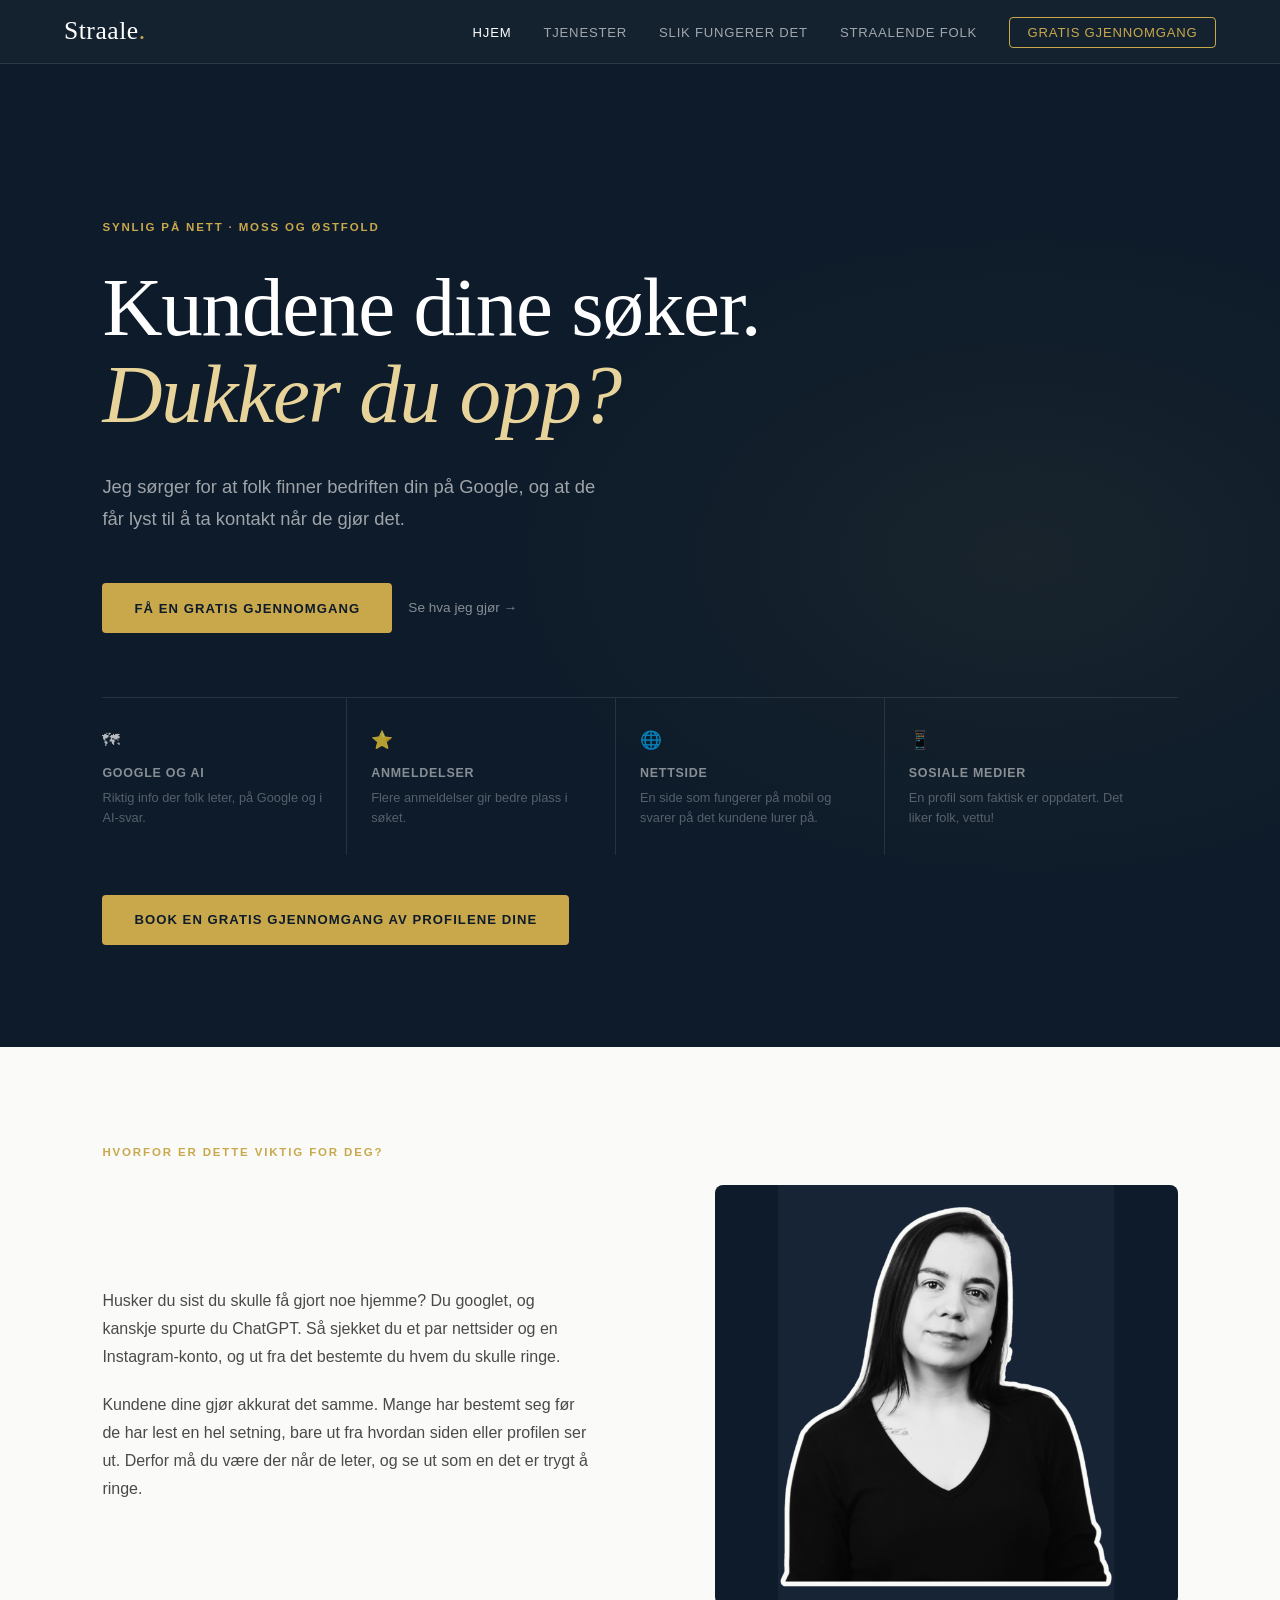
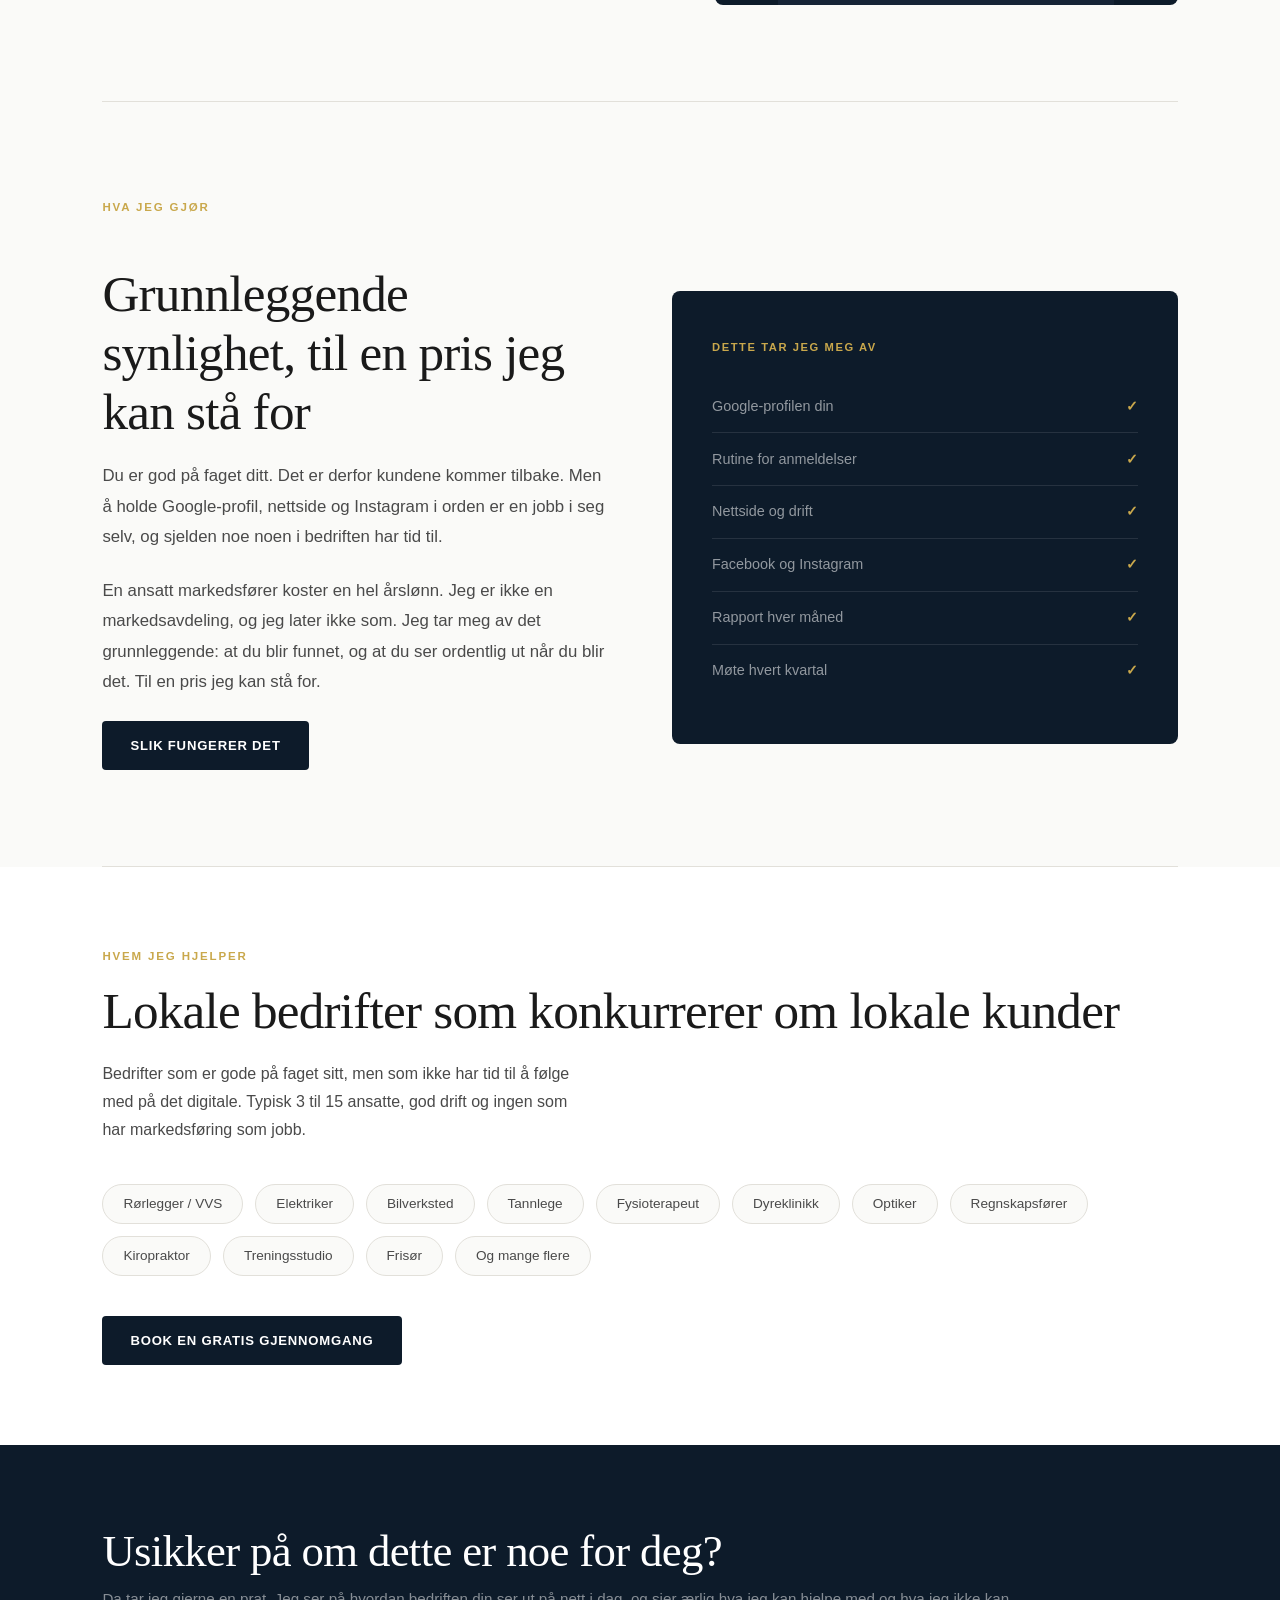
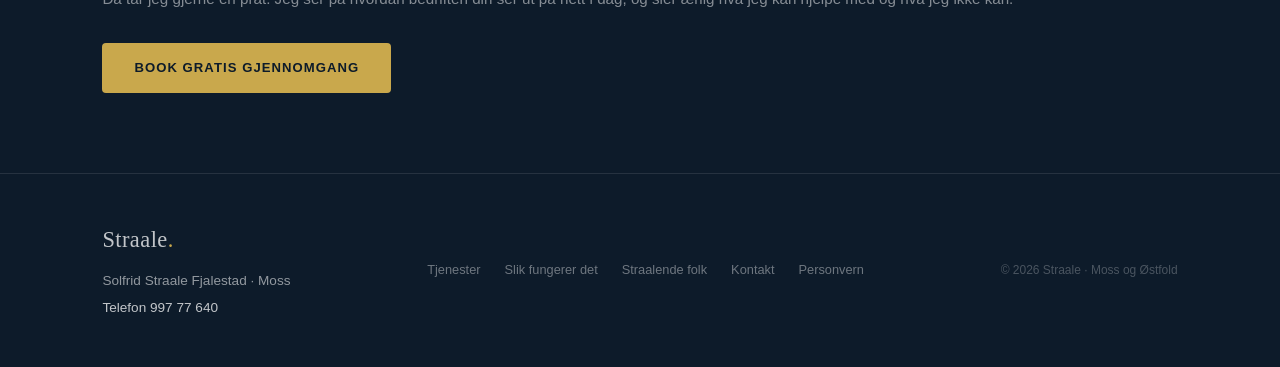
==== index.html @ 72c2cf80 "Ny tekst på hele nettsiden - Jeg-form, ingen tankestreker, klisjeer fjernet - Priser og pakker tatt " ====
<!DOCTYPE html>
<html lang="no">
<head>
  <meta charset="UTF-8" />
  <meta name="viewport" content="width=device-width, initial-scale=1.0" />
  <title>Straale | Google-profil, nettside og sosiale medier for bedrifter i Moss og Østfold</title>
  <meta name="description" content="Jeg hjelper lokale bedrifter i Moss og Østfold med å bli funnet på Google, få flere anmeldelser og se ordentlige ut på nett. Book en gratis gjennomgang." />
  <link rel="preconnect" href="https://fonts.googleapis.com" />
  <link rel="preconnect" href="https://fonts.gstatic.com" crossorigin />
  <link rel="stylesheet" href="css/styles.css" />
</head>
<body class="page-body">

  <nav class="site-nav">
    <a class="nav-logo" href="index.html">Straale<span class="dot">.</span></a>
    <ul class="nav-links" id="navLinks">
      <li><a href="index.html" class="active">Hjem</a></li>
      <li><a href="tjenester.html">Tjenester</a></li>
      <li><a href="slik-fungerer-det.html">Slik fungerer det</a></li>
      <li><a href="straalende-folk.html">Straalende folk</a></li>
      <li><a href="kontakt.html" class="nav-cta">Gratis gjennomgang</a></li>
    </ul>
    <button class="nav-hamburger" id="hamburger" aria-label="Meny">
      <span></span><span></span><span></span>
    </button>
  </nav>

  <!-- HERO -->
  <div class="dark-hero home-hero">
    <div class="hero-inner">
      <p class="hero-eyebrow">Synlig på nett · Moss og Østfold</p>
      <h1 class="hero-title">
        Kundene dine søker.<br><em>Dukker du opp?</em>
      </h1>
      <p class="hero-sub">Jeg sørger for at folk finner bedriften din på Google, og at de får lyst til å ta kontakt når de gjør det.</p>
      <div class="hero-actions">
        <a class="btn-gold" href="kontakt.html">Få en gratis gjennomgang</a>
        <a class="btn-ghost-light" href="tjenester.html">Se hva jeg gjør →</a>
      </div>

      <div class="services-strip">
        <div class="strip-item">
          <div class="strip-icon">🗺</div>
          <h3>Google og AI</h3>
          <p>Riktig info der folk leter, på Google og i AI-svar.</p>
        </div>
        <div class="strip-item">
          <div class="strip-icon">⭐</div>
          <h3>Anmeldelser</h3>
          <p>Flere anmeldelser gir bedre plass i søket.</p>
        </div>
        <div class="strip-item">
          <div class="strip-icon">🌐</div>
          <h3>Nettside</h3>
          <p>En side som fungerer på mobil og svarer på det kundene lurer på.</p>
        </div>
        <div class="strip-item">
          <div class="strip-icon">📱</div>
          <h3>Sosiale medier</h3>
          <p>En profil som faktisk er oppdatert. Det liker folk, vettu!</p>
        </div>
      </div>

      <div class="hero-actions" style="margin-top:2.5rem">
        <a class="btn-gold" href="kontakt.html">Book en gratis gjennomgang av profilene dine</a>
      </div>
    </div>
  </div>

  <!-- WHY -->
  <section class="light-section">
    <div class="light-section-inner">
      <p class="section-label">Hvorfor er dette viktig for deg?</p>
      <div class="why-grid">
        <div class="why-text">
          <p class="section-body">Husker du sist du skulle få gjort noe hjemme? Du googlet, og kanskje spurte du ChatGPT. Så sjekket du et par nettsider og en Instagram-konto, og ut fra det bestemte du hvem du skulle ringe.</p>
          <p class="section-body">Kundene dine gjør akkurat det samme. Mange har bestemt seg før de har lest en hel setning, bare ut fra hvordan siden eller profilen ser ut. Derfor må du være der når de leter, og se ut som en det er trygt å ringe.</p>
        </div>
        <div class="why-image">
          <img src="bilder/profilbilde-sticker.png" alt="Solfrid fra Straale ser opp med et smil" loading="lazy" />
        </div>
      </div>
    </div>
  </section>

  <hr class="divider" />

  <!-- PROMISE -->
  <section class="light-section">
    <div class="light-section-inner">
      <p class="section-label">Hva jeg gjør</p>
      <div class="promise-grid">
        <div class="promise-text">
          <h2 class="section-heading">Grunnleggende synlighet, til en pris jeg kan stå for</h2>
          <p>Du er god på faget ditt. Det er derfor kundene kommer tilbake. Men å holde Google-profil, nettside og Instagram i orden er en jobb i seg selv, og sjelden noe noen i bedriften har tid til.</p>
          <p>En ansatt markedsfører koster en hel årslønn. Jeg er ikke en markedsavdeling, og jeg later ikke som. Jeg tar meg av det grunnleggende: at du blir funnet, og at du ser ordentlig ut når du blir det. Til en pris jeg kan stå for.</p>
          <a class="btn-primary-dark" href="slik-fungerer-det.html">Slik fungerer det</a>
        </div>
        <div class="promise-visual">
          <p class="pv-label">Dette tar jeg meg av</p>
          <div class="pv-row"><span class="pv-item">Google-profilen din</span><span class="pv-check">✓</span></div>
          <div class="pv-row"><span class="pv-item">Rutine for anmeldelser</span><span class="pv-check">✓</span></div>
          <div class="pv-row"><span class="pv-item">Nettside og drift</span><span class="pv-check">✓</span></div>
          <div class="pv-row"><span class="pv-item">Facebook og Instagram</span><span class="pv-check">✓</span></div>
          <div class="pv-row"><span class="pv-item">Rapport hver måned</span><span class="pv-check">✓</span></div>
          <div class="pv-row"><span class="pv-item">Møte hvert kvartal</span><span class="pv-check">✓</span></div>
        </div>
      </div>
    </div>
  </section>

  <hr class="divider" />

  <!-- INDUSTRIES -->
  <div class="industries">
    <div class="industries-inner">
      <p class="section-label">Hvem jeg hjelper</p>
      <h2 class="section-heading">Lokale bedrifter som konkurrerer om lokale kunder</h2>
      <p class="section-body">Bedrifter som er gode på faget sitt, men som ikke har tid til å følge med på det digitale. Typisk 3 til 15 ansatte, god drift og ingen som har markedsføring som jobb.</p>
      <div class="industry-tags">
        <span class="tag">Rørlegger / VVS</span>
        <span class="tag">Elektriker</span>
        <span class="tag">Bilverksted</span>
        <span class="tag">Tannlege</span>
        <span class="tag">Fysioterapeut</span>
        <span class="tag">Dyreklinikk</span>
        <span class="tag">Optiker</span>
        <span class="tag">Regnskapsfører</span>
        <span class="tag">Kiropraktor</span>
        <span class="tag">Treningsstudio</span>
        <span class="tag">Frisør</span>
        <span class="tag">Og mange flere</span>
      </div>

      <div class="hero-actions" style="margin-top:2.5rem">
        <a class="btn-primary-dark" href="kontakt.html">Book en gratis gjennomgang</a>
      </div>
    </div>
  </div>

  <!-- PRISSEKSJON: legges inn igjen når pakkene er bygget om -->

  <!-- CTA -->
  <div class="cta-band">
    <div class="cta-band-inner">
      <div>
        <h2>Usikker på om dette er noe for deg?</h2>
        <p>Da tar jeg gjerne en prat. Jeg ser på hvordan bedriften din ser ut på nett i dag, og sier ærlig hva jeg kan hjelpe med og hva jeg ikke kan.</p>
      </div>
      <a class="btn-gold" href="kontakt.html">Book gratis gjennomgang</a>
    </div>
  </div>

  <footer class="site-footer">
    <div class="footer-inner">
      <div class="footer-contact">
        <a class="footer-logo" href="index.html">Straale<span class="dot">.</span></a>
        <p>Solfrid Straale Fjalestad · Moss</p>
        <p><a href="tel:+4799777640">Telefon 997 77 640</a></p>
        <!-- Straale-e-post legges inn her når den er satt opp -->
      </div>
      <nav class="footer-links">
        <a href="tjenester.html">Tjenester</a>
        <a href="slik-fungerer-det.html">Slik fungerer det</a>
        <a href="straalende-folk.html">Straalende folk</a>
        <a href="kontakt.html">Kontakt</a>
        <a href="personvern.html">Personvern</a>
      </nav>
      <p class="footer-copy">© 2026 Straale · Moss og Østfold</p>
    </div>
  </footer>
  <script src="js/nav.js"></script>
</body>
</html>
---- css/styles.css ----
*, *::before, *::after { box-sizing: border-box; margin: 0; padding: 0; }

@import url('https://fonts.googleapis.com/css2?family=Fraunces:opsz,wght@9..144,340;9..144,400;9..144,500&family=Schibsted+Grotesk:wght@400;500;600;700&display=swap');

/* ══════════════════════════════════════════════════════════════
   TILPASNING FOR NY KUNDE
   Dette er stedet du endrer farger og fonter når du bygger en
   nettside for en ny kunde. Resten av filen trenger du normalt
   ikke røre.
   ══════════════════════════════════════════════════════════════ */
:root {
  /* Merkevarefarger — bytt disse fire for ny kunde */
  --brand-dark: #0d1b2a;      /* Hovedfarge, mørk (hero, nav, footer) */
  --brand-dark-soft: #162436; /* Litt lysere variant av hovedfargen */
  --brand-accent: #c9a84c;    /* Aksentfarge (knapper, ikoner, detaljer) */
  --brand-accent-light: #e8d49a; /* Lysere aksent (uthevet tekst i overskrifter) */

  /* Fonter — bytt disse to for ny kunde (må også byttes i @import over) */
  --font-heading: 'Fraunces', serif;
  --font-body: 'Schibsted Grotesk', sans-serif;

  /* Nøytrale farger — disse fungerer som regel med de fleste paletter,
     men kan justeres om ny kundes merkevare krever det */
  --paper: #fafaf8;
  --white: #ffffff;
  --ink: #1a1a1a;
  --ink-soft: #4a4a4a;
  --ink-muted: #888;
  --rule: #e2e0da;
  --rule-dark: rgba(255,255,255,0.1);
  --green: #1a6b3c;
}
/* ══════════════════════ SLUTT PÅ TILPASNING ══════════════════════ */

html { scroll-behavior: smooth; }

body {
  font-family: var(--font-body);
  background: var(--paper);
  color: var(--ink);
  font-size: 16px;
  line-height: 1.6;
  -webkit-font-smoothing: antialiased;
}

/* ─── NAV ─── */
.site-nav {
  position: fixed;
  top: 0; left: 0; right: 0;
  z-index: 200;
  height: 64px;
  display: flex;
  align-items: center;
  justify-content: space-between;
  padding: 0 clamp(1.5rem, 5vw, 4rem);
  background: color-mix(in srgb, var(--brand-dark) 97%, transparent);
  backdrop-filter: blur(12px);
  border-bottom: 1px solid var(--rule-dark);
}

.nav-logo {
  font-family: var(--font-heading);
  font-size: 1.6rem;
  font-weight: 500;
  color: var(--white);
  text-decoration: none;
  letter-spacing: 0.02em;
}
.nav-logo .dot { color: var(--brand-accent); }

.nav-links {
  display: flex;
  align-items: center;
  gap: 2rem;
  list-style: none;
}

.nav-links a {
  font-family: var(--font-body);
  font-size: 0.82rem;
  font-weight: 500;
  letter-spacing: 0.06em;
  text-transform: uppercase;
  color: rgba(255,255,255,0.6);
  text-decoration: none;
  transition: color 0.15s;
}
.nav-links a:hover,
.nav-links a.active { color: var(--white); }

.nav-cta {
  font-size: 0.82rem;
  font-weight: 600;
  letter-spacing: 0.06em;
  text-transform: uppercase;
  color: var(--brand-accent) !important;
  border: 1px solid var(--brand-accent);
  padding: 0.45rem 1.1rem;
  border-radius: 4px;
  transition: background 0.15s, color 0.15s !important;
}
.nav-cta:hover {
  background: var(--brand-accent) !important;
  color: var(--brand-dark) !important;
}

.nav-hamburger {
  display: none;
  flex-direction: column;
  gap: 5px;
  cursor: pointer;
  background: none;
  border: none;
  padding: 4px;
}
.nav-hamburger span {
  display: block;
  width: 22px;
  height: 1.5px;
  background: rgba(255,255,255,0.7);
  border-radius: 2px;
  transition: opacity 0.15s;
}

@media (max-width: 720px) {
  .nav-links { display: none; }
  .nav-hamburger { display: flex; }
  .nav-links.open {
    display: flex;
    flex-direction: column;
    position: fixed;
    top: 64px; left: 0; right: 0;
    background: var(--brand-dark);
    padding: 2rem;
    gap: 1.5rem;
    border-bottom: 1px solid var(--rule-dark);
  }
}

/* ─── PAGE SHELL ─── */
.page-body { padding-top: 64px; }

/* ─── DARK HERO BASE ─── */
.dark-hero {
  background: var(--brand-dark);
  color: var(--white);
  padding: clamp(5rem, 12vw, 10rem) clamp(1.5rem, 8vw, 8rem) clamp(4rem, 8vw, 7rem);
  position: relative;
  overflow: hidden;
}

.dark-hero::before {
  content: '';
  position: absolute;
  inset: 0;
  background: radial-gradient(ellipse 60% 50% at 80% 50%, color-mix(in srgb, var(--brand-accent) 6%, transparent) 0%, transparent 70%);
  pointer-events: none;
}

.hero-inner { max-width: 1100px; margin: 0 auto; position: relative; }

.hero-eyebrow {
  font-family: var(--font-body);
  font-size: 0.72rem;
  font-weight: 600;
  letter-spacing: 0.16em;
  text-transform: uppercase;
  color: var(--brand-accent);
  margin-bottom: 1.75rem;
}

.hero-title {
  font-family: var(--font-heading);
  font-weight: 340;
  font-size: clamp(2.7rem, 6.5vw, 5.5rem);
  line-height: 1.05;
  letter-spacing: -0.015em;
  color: var(--white);
  margin-bottom: 2rem;
}

.hero-title em {
  font-style: italic;
  color: var(--brand-accent-light);
}

.hero-sub {
  font-family: var(--font-body);
  font-size: clamp(1rem, 1.5vw, 1.15rem);
  color: rgba(255,255,255,0.6);
  max-width: 50ch;
  line-height: 1.75;
  margin-bottom: 3rem;
}

.hero-actions { display: flex; gap: 1rem; flex-wrap: wrap; align-items: center; }

.btn-gold {
  background: var(--brand-accent);
  color: var(--brand-dark);
  font-family: var(--font-body);
  font-size: 0.82rem;
  font-weight: 600;
  letter-spacing: 0.08em;
  text-transform: uppercase;
  padding: 0.9rem 2rem;
  border-radius: 4px;
  text-decoration: none;
  transition: opacity 0.15s, transform 0.12s;
  display: inline-block;
  border: none;
}
.btn-gold:hover { opacity: 0.88; transform: translateY(-1px); }

.btn-ghost-light {
  font-family: var(--font-body);
  color: rgba(255,255,255,0.5);
  font-size: 0.85rem;
  text-decoration: none;
  transition: color 0.15s;
}
.btn-ghost-light:hover { color: var(--white); }

/* ─── LIGHT SECTIONS ─── */
.light-section {
  padding: 6rem clamp(1.5rem, 8vw, 8rem);
}
.light-section-inner { max-width: 1100px; margin: 0 auto; }

.section-label {
  font-family: var(--font-body);
  font-size: 0.72rem;
  font-weight: 600;
  letter-spacing: 0.16em;
  text-transform: uppercase;
  color: var(--brand-accent);
  margin-bottom: 1rem;
}

.section-heading {
  font-family: var(--font-heading);
  font-weight: 340;
  font-size: clamp(2rem, 4vw, 3.3rem);
  line-height: 1.15;
  letter-spacing: -0.015em;
  color: var(--ink);
  margin-bottom: 1.25rem;
}

.section-body {
  font-family: var(--font-body);
  font-size: 1rem;
  color: var(--ink-soft);
  max-width: 55ch;
  line-height: 1.75;
}
.section-body + .section-body { margin-top: 1.25rem; }

.why-grid {
  display: grid;
  grid-template-columns: 1.1fr 0.9fr;
  gap: 3rem;
  align-items: center;
  margin-top: 1.5rem;
}
@media (max-width: 700px) { .why-grid { grid-template-columns: 1fr; gap: 1.75rem; } }

.why-image {
  background: var(--brand-dark);
  border-radius: 8px;
  overflow: hidden;
  display: flex;
  justify-content: center;
}
.why-image img {
  width: 100%;
  height: 100%;
  max-height: 420px;
  object-fit: contain;
  display: block;
}
@media (max-width: 700px) { .why-image img { max-height: 320px; } }

hr.divider {
  border: none;
  border-top: 1px solid var(--rule);
  margin: 0 clamp(1.5rem, 8vw, 8rem);
}

/* ─── CARDS ─── */
.card {
  background: var(--white);
  border: 1px solid var(--rule);
  border-radius: 8px;
  padding: 2rem;
  transition: box-shadow 0.2s, transform 0.2s;
}
.card:hover {
  box-shadow: 0 8px 32px rgba(13,27,42,0.08);
  transform: translateY(-2px);
}

/* ─── GRID UTILITIES ─── */
.grid-2 { display: grid; grid-template-columns: 1fr 1fr; gap: 1.5rem; }
.grid-3 { display: grid; grid-template-columns: repeat(3,1fr); gap: 1.5rem; }

@media (max-width: 860px) { .grid-3 { grid-template-columns: 1fr 1fr; } }
@media (max-width: 600px) {
  .grid-2, .grid-3 { grid-template-columns: 1fr; }
}

/* ─── BUTTONS ─── */
.btn-primary-dark {
  background: var(--brand-dark);
  color: var(--white);
  font-family: var(--font-body);
  font-size: 0.82rem;
  font-weight: 600;
  letter-spacing: 0.06em;
  text-transform: uppercase;
  padding: 0.875rem 1.75rem;
  border-radius: 4px;
  text-decoration: none;
  display: inline-block;
  transition: background 0.15s, transform 0.12s;
}
.btn-primary-dark:hover { background: var(--brand-dark-soft); transform: translateY(-1px); }

.btn-outline-dark {
  border: 1px solid var(--ink);
  color: var(--ink);
  font-family: var(--font-body);
  font-size: 0.82rem;
  font-weight: 600;
  letter-spacing: 0.06em;
  text-transform: uppercase;
  padding: 0.875rem 1.75rem;
  border-radius: 4px;
  text-decoration: none;
  display: inline-block;
  transition: background 0.15s;
}
.btn-outline-dark:hover { background: rgba(13,27,42,0.05); }

/* ─── CTA BAND ─── */
.cta-band {
  background: var(--brand-dark);
  padding: 5rem clamp(1.5rem, 8vw, 8rem);
}
.cta-band-inner {
  max-width: 1100px;
  margin: 0 auto;
  display: flex;
  align-items: center;
  justify-content: space-between;
  gap: 2rem;
  flex-wrap: wrap;
}
.cta-band h2 {
  font-family: var(--font-heading);
  font-weight: 340;
  font-size: clamp(1.8rem, 3.5vw, 2.8rem);
  color: var(--white);
  letter-spacing: -0.015em;
  line-height: 1.2;
  margin-bottom: 0.5rem;
}
.cta-band p { font-family: var(--font-body); color: rgba(255,255,255,0.5); font-size: 0.95rem; }

/* ─── FOOTER ─── */
.site-footer {
  background: var(--brand-dark);
  border-top: 1px solid var(--rule-dark);
  padding: 3rem clamp(1.5rem, 8vw, 8rem);
}
.footer-inner {
  max-width: 1100px;
  margin: 0 auto;
  display: flex;
  align-items: center;
  justify-content: space-between;
  flex-wrap: wrap;
  gap: 1.5rem;
}
.footer-logo {
  font-family: var(--font-heading);
  font-size: 1.4rem;
  font-weight: 500;
  color: var(--white);
  text-decoration: none;
  letter-spacing: 0.02em;
}
.footer-logo .dot { color: var(--brand-accent); }
.footer-links { display: flex; gap: 1.5rem; flex-wrap: wrap; }
.footer-links a {
  font-family: var(--font-body);
  font-size: 0.8rem;
  color: rgba(255,255,255,0.4);
  text-decoration: none;
  transition: color 0.15s;
}
.footer-links a:hover { color: rgba(255,255,255,0.8); }
.footer-copy { font-family: var(--font-body); font-size: 0.75rem; color: rgba(255,255,255,0.25); }

/* ─── FORM ─── */
.form-group { display: flex; flex-direction: column; gap: 0.4rem; margin-bottom: 1rem; }
.form-group label { font-family: var(--font-body); font-size: 0.78rem; font-weight: 600; letter-spacing: 0.06em; text-transform: uppercase; color: var(--ink-muted); }
.form-group input,
.form-group select,
.form-group textarea {
  background: var(--white);
  border: 1px solid var(--rule);
  border-radius: 4px;
  padding: 0.8rem 1rem;
  font-size: 0.9rem;
  color: var(--ink);
  font-family: var(--font-body);
  outline: none;
  transition: border-color 0.15s, box-shadow 0.15s;
}
.form-group input:focus,
.form-group select:focus,
.form-group textarea:focus {
  border-color: var(--brand-accent);
  box-shadow: 0 0 0 3px color-mix(in srgb, var(--brand-accent) 12%, transparent);
}
.form-group textarea { resize: vertical; min-height: 110px; }
.form-row { display: grid; grid-template-columns: 1fr 1fr; gap: 1rem; }
@media (max-width: 500px) { .form-row { grid-template-columns: 1fr; } }

.btn-submit {
  background: var(--brand-accent);
  color: var(--brand-dark);
  border: none;
  border-radius: 4px;
  padding: 1rem 2rem;
  font-family: var(--font-body);
  font-size: 0.82rem;
  font-weight: 600;
  letter-spacing: 0.08em;
  text-transform: uppercase;
  cursor: pointer;
  transition: opacity 0.15s, transform 0.12s;
  width: 100%;
}
.btn-submit:hover { opacity: 0.88; transform: translateY(-1px); }

/* ─── STAT ROW ─── */
.stat-row {
  display: flex;
  gap: 3rem;
  flex-wrap: wrap;
  padding-top: 3rem;
  margin-top: 3rem;
  border-top: 1px solid var(--rule-dark);
}
.stat-num {
  font-family: var(--font-heading);
  font-size: 3rem;
  font-weight: 340;
  color: var(--white);
  line-height: 1;
  letter-spacing: -0.02em;
}
.stat-label { font-family: var(--font-body); font-size: 0.78rem; color: rgba(255,255,255,0.4); margin-top: 0.3rem; letter-spacing: 0.04em; }

/* ─── CHECK LIST ─── */
.check-list { list-style: none; display: flex; flex-direction: column; gap: 0.75rem; }
.check-list li { font-family: var(--font-body); display: flex; gap: 0.75rem; font-size: 0.9rem; color: var(--ink-soft); align-items: flex-start; }
.check-list li::before { content: '✓'; color: var(--green); font-weight: 700; flex-shrink: 0; margin-top: 1px; }

/* ═══ SIDE-SPESIFIKKE STILER ═══ */

/* Hjem: services strip */
.services-strip {
  display: grid;
  grid-template-columns: repeat(4, 1fr);
  border-top: 1px solid var(--rule-dark);
  margin-top: 4rem;
}
@media (max-width: 760px) { .services-strip { grid-template-columns: 1fr 1fr; } }
@media (max-width: 440px) { .services-strip { grid-template-columns: 1fr; } }

.strip-item {
  padding: 1.75rem 0;
  border-right: 1px solid var(--rule-dark);
  padding-right: 1.5rem;
  margin-right: 1.5rem;
}
.strip-item:last-child { border-right: none; }
.strip-item .strip-icon { font-size: 1.1rem; margin-bottom: 0.6rem; opacity: 0.7; }
.strip-item h3 { font-family: var(--font-body); font-size: 0.78rem; font-weight: 600; letter-spacing: 0.06em; text-transform: uppercase; color: rgba(255,255,255,0.5); margin-bottom: 0.3rem; }
.strip-item p { font-family: var(--font-body); font-size: 0.8rem; color: rgba(255,255,255,0.3); line-height: 1.5; }

.home-hero { min-height: 92vh; display: flex; flex-direction: column; justify-content: flex-end; }

.promise-grid {
  display: grid;
  grid-template-columns: 1fr 1fr;
  gap: 4rem;
  align-items: center;
  margin-top: 3rem;
}
@media (max-width: 700px) { .promise-grid { grid-template-columns: 1fr; gap: 2rem; } }

.promise-text p { font-family: var(--font-body); font-size: 1.05rem; color: var(--ink-soft); line-height: 1.8; margin-bottom: 1.5rem; }

.promise-visual {
  background: var(--brand-dark);
  border-radius: 8px;
  padding: 3rem 2.5rem;
  color: var(--white);
}
.promise-visual .pv-label {
  font-family: var(--font-body);
  font-size: 0.7rem;
  font-weight: 600;
  letter-spacing: 0.14em;
  text-transform: uppercase;
  color: var(--brand-accent);
  margin-bottom: 1.5rem;
}
.pv-row {
  display: flex;
  justify-content: space-between;
  align-items: baseline;
  padding: 0.9rem 0;
  border-bottom: 1px solid var(--rule-dark);
  font-family: var(--font-body);
  font-size: 0.9rem;
}
.pv-row:last-child { border-bottom: none; }
.pv-row .pv-item { color: rgba(255,255,255,0.55); }
.pv-row .pv-check { color: var(--brand-accent); font-weight: 600; }

.industries { background: var(--white); padding: 5rem clamp(1.5rem, 8vw, 8rem); }
.industries-inner { max-width: 1100px; margin: 0 auto; }
.industry-tags { display: flex; flex-wrap: wrap; gap: 0.75rem; margin-top: 2.5rem; }
.tag {
  font-family: var(--font-body);
  border: 1px solid var(--rule);
  border-radius: 100px;
  padding: 0.5rem 1.25rem;
  font-size: 0.85rem;
  color: var(--ink-soft);
  background: var(--paper);
  transition: border-color 0.15s, color 0.15s;
}
.tag:hover { border-color: var(--brand-accent); color: var(--ink); }

.price-preview { display: grid; grid-template-columns: 1fr 1fr; gap: 1.5rem; margin-top: 3rem; }
@media (max-width: 600px) { .price-preview { grid-template-columns: 1fr; } }

.price-card-sm { border: 1px solid var(--rule); border-radius: 8px; padding: 2rem; background: var(--white); }
.price-card-sm.gold-border { border-color: var(--brand-accent); }

.pc-label { font-family: var(--font-body); font-size: 0.7rem; font-weight: 600; letter-spacing: 0.12em; text-transform: uppercase; color: var(--ink-muted); margin-bottom: 0.75rem; }
.pc-amount {
  font-family: var(--font-heading);
  font-size: 2.8rem;
  font-weight: 340;
  color: var(--ink);
  letter-spacing: -0.02em;
  line-height: 1;
  margin-bottom: 0.3rem;
}
.pc-amount sub { font-size: 1rem; font-family: var(--font-body); font-weight: 400; color: var(--ink-muted); }
.pc-desc { font-family: var(--font-body); font-size: 0.82rem; color: var(--ink-muted); margin-bottom: 1.25rem; padding-bottom: 1.25rem; border-bottom: 1px solid var(--rule); }
.pc-link { font-family: var(--font-body); font-size: 0.82rem; font-weight: 600; color: var(--brand-dark); text-decoration: none; letter-spacing: 0.04em; }
.pc-link:hover { text-decoration: underline; }

.price-etablering {
  border: 1px solid var(--rule);
  border-radius: 8px;
  padding: 1.75rem 2rem;
  background: var(--white);
  margin-top: 3rem;
  display: flex;
  align-items: baseline;
  gap: 1.5rem;
  flex-wrap: wrap;
}
.price-etablering .pc-amount { font-size: 1.8rem; }
@media (max-width: 600px) { .price-etablering { flex-direction: column; align-items: flex-start; gap: 0.5rem; } }

.package-grid { display: grid; grid-template-columns: 1fr 1fr; gap: 1.5rem; margin-top: 1.5rem; }
@media (max-width: 600px) { .package-grid { grid-template-columns: 1fr; } }

.package-card { border: 1px solid var(--rule); border-radius: 8px; padding: 2rem; background: var(--white); }
.package-card.gold-border { border-color: var(--brand-accent); }
.package-pitch { font-family: var(--font-body); font-size: 0.95rem; color: var(--ink); font-weight: 500; margin: 1rem 0 1rem; }
.package-leveranse { font-family: var(--font-body); font-size: 0.85rem; color: var(--ink-soft); line-height: 1.7; margin-bottom: 1.5rem; padding-bottom: 1.5rem; border-bottom: 1px solid var(--rule); }

/* Tjenester */
.page-hero { padding: clamp(5rem, 10vw, 8rem) clamp(1.5rem, 8vw, 8rem) 4rem; background: var(--brand-dark); }
.page-hero-inner { max-width: 1100px; margin: 0 auto; }

.service-block {
  display: grid;
  grid-template-columns: 1fr 1.6fr;
  gap: 4rem;
  align-items: start;
  padding: 5rem 0;
  border-bottom: 1px solid var(--rule);
}
.service-block:last-child { border-bottom: none; }
@media (max-width: 700px) { .service-block { grid-template-columns: 1fr; gap: 2rem; padding: 3rem 0; } }

.sb-icon { font-size: 2rem; margin-bottom: 1rem; }
.sb-tag { font-family: var(--font-body); font-size: 0.7rem; font-weight: 600; letter-spacing: 0.12em; text-transform: uppercase; color: var(--brand-accent); margin-bottom: 0.75rem; }
.sb-title {
  font-family: var(--font-heading);
  font-weight: 340;
  font-size: 2rem;
  letter-spacing: -0.015em;
  line-height: 1.15;
  color: var(--ink);
  margin-bottom: 0.75rem;
}
.sb-why { font-family: var(--font-body); font-size: 0.82rem; color: var(--ink-muted); font-style: italic; line-height: 1.5; }

.sb-content p { font-family: var(--font-body); font-size: 0.95rem; color: var(--ink-soft); line-height: 1.75; margin-bottom: 1.5rem; }
.sb-content h4 { font-family: var(--font-body); font-size: 0.78rem; font-weight: 600; letter-spacing: 0.08em; text-transform: uppercase; color: var(--ink-muted); margin-bottom: 0.75rem; }

.pricing-full { background: var(--brand-dark); border-radius: 8px; padding: 3rem; margin-top: 2rem; }
.pf-title { font-family: var(--font-body); font-size: 0.7rem; font-weight: 600; letter-spacing: 0.14em; text-transform: uppercase; color: var(--brand-accent); margin-bottom: 2rem; }
.pf-row { display: flex; justify-content: space-between; align-items: flex-start; padding: 1rem 0; border-bottom: 1px solid var(--rule-dark); gap: 1rem; }
.pf-row:last-child { border-bottom: none; padding-bottom: 0; }
.pf-name { font-family: var(--font-body); font-size: 0.9rem; color: rgba(255,255,255,0.75); flex: 1; }
.pf-included { font-family: var(--font-body); font-size: 0.85rem; color: var(--brand-accent); font-weight: 600; white-space: nowrap; }

.addon-box { border: 1px solid var(--rule); border-radius: 8px; padding: 2rem; background: var(--white); margin-top: 3rem; }
.addon-box h3 { font-family: var(--font-heading); font-size: 1.5rem; font-weight: 340; margin-bottom: 0.5rem; letter-spacing: -0.01em; }
.addon-box .addon-price { font-family: var(--font-body); font-size: 1.1rem; font-weight: 600; color: var(--ink); margin-bottom: 0.5rem; }
.addon-box p { font-family: var(--font-body); font-size: 0.875rem; color: var(--ink-soft); line-height: 1.65; }

/* Slik fungerer det */
.timeline { position: relative; margin-top: 4rem; padding-left: 2.5rem; border-left: 1px solid var(--rule); }
.tl-item { position: relative; padding-bottom: 3.5rem; }
.tl-item:last-child { padding-bottom: 0; }
.tl-dot { position: absolute; left: -2.5rem; top: 0; width: 10px; height: 10px; border-radius: 50%; background: var(--brand-accent); transform: translateX(-4.5px); margin-top: 6px; }
.tl-meta { font-family: var(--font-body); font-size: 0.72rem; font-weight: 600; letter-spacing: 0.12em; text-transform: uppercase; color: var(--brand-accent); margin-bottom: 0.5rem; }
.tl-title { font-family: var(--font-heading); font-size: 1.6rem; font-weight: 340; letter-spacing: -0.015em; color: var(--ink); margin-bottom: 0.75rem; }
.tl-body { font-family: var(--font-body); font-size: 0.9rem; color: var(--ink-soft); line-height: 1.75; max-width: 55ch; }

.two-col { display: grid; grid-template-columns: 1fr 1fr; gap: 5rem; align-items: start; }
@media (max-width: 720px) { .two-col { grid-template-columns: 1fr; gap: 2.5rem; } }

.rhythm-grid { display: grid; grid-template-columns: repeat(2, 1fr); gap: 1.25rem; margin-top: 3rem; }
@media (max-width: 560px) { .rhythm-grid { grid-template-columns: 1fr; } }

.rhythm-card { background: var(--white); border: 1px solid var(--rule); border-radius: 8px; padding: 1.75rem; }
.rc-freq { font-family: var(--font-body); font-size: 0.68rem; font-weight: 700; letter-spacing: 0.14em; text-transform: uppercase; color: var(--brand-accent); margin-bottom: 0.5rem; }
.rc-title { font-family: var(--font-body); font-size: 0.95rem; font-weight: 600; color: var(--ink); margin-bottom: 0.5rem; }
.rc-body { font-family: var(--font-body); font-size: 0.82rem; color: var(--ink-soft); line-height: 1.6; }

.faq-list { margin-top: 3rem; }
.faq-item { border-bottom: 1px solid var(--rule); padding: 1.5rem 0; }
.faq-q {
  font-family: var(--font-body);
  font-size: 0.95rem;
  font-weight: 600;
  color: var(--ink);
  cursor: pointer;
  display: flex;
  justify-content: space-between;
  align-items: center;
  gap: 1rem;
  user-select: none;
}
.faq-q .faq-icon { color: var(--brand-accent); font-size: 1.2rem; flex-shrink: 0; transition: transform 0.2s; }
.faq-item.open .faq-icon { transform: rotate(45deg); }
.faq-a {
  font-family: var(--font-body);
  font-size: 0.88rem;
  color: var(--ink-soft);
  line-height: 1.75;
  max-height: 0;
  overflow: hidden;
  transition: max-height 0.3s ease, padding 0.2s;
}
.faq-item.open .faq-a { max-height: 300px; padding-top: 1rem; }

/* Om oss */
.about-intro { display: grid; grid-template-columns: 1.1fr 1fr; gap: 5rem; align-items: start; margin-top: 3rem; }
@media (max-width: 720px) { .about-intro { grid-template-columns: 1fr; gap: 2.5rem; } }

.about-text p { font-family: var(--font-body); font-size: 1.05rem; color: var(--ink-soft); line-height: 1.85; margin-bottom: 1.5rem; }
.about-text p strong { color: var(--ink); font-weight: 600; }

.profile-card {
  background: var(--brand-dark);
  border-radius: 8px;
  padding: 2.5rem;
  position: sticky;
  top: 88px;
  color: var(--white);
}
.profile-avatar {
  width: 72px;
  height: 72px;
  border-radius: 50%;
  background: linear-gradient(135deg, var(--brand-dark-soft) 0%, var(--brand-dark) 100%);
  border: 2px solid color-mix(in srgb, var(--brand-accent) 40%, transparent);
  display: flex;
  align-items: center;
  justify-content: center;
  font-family: var(--font-heading);
  font-size: 1.8rem;
  color: var(--brand-accent-light);
  margin-bottom: 1.25rem;
  font-weight: 400;
}
.profile-name {
  font-family: var(--font-heading);
  font-size: 1.5rem;
  font-weight: 340;
  color: var(--white);
  letter-spacing: -0.01em;
  margin-bottom: 0.25rem;
}
.profile-role {
  font-family: var(--font-body);
  font-size: 0.75rem;
  font-weight: 600;
  letter-spacing: 0.1em;
  text-transform: uppercase;
  color: var(--brand-accent);
  margin-bottom: 1.5rem;
}
.profile-bio {
  font-family: var(--font-body);
  font-size: 0.875rem;
  color: rgba(255,255,255,0.55);
  line-height: 1.7;
  margin-bottom: 1.75rem;
  padding-bottom: 1.75rem;
  border-bottom: 1px solid var(--rule-dark);
}
.profile-tags { display: flex; flex-wrap: wrap; gap: 0.5rem; }
.profile-tag {
  font-family: var(--font-body);
  font-size: 0.72rem;
  font-weight: 600;
  letter-spacing: 0.06em;
  border: 1px solid color-mix(in srgb, var(--brand-accent) 30%, transparent);
  color: color-mix(in srgb, var(--brand-accent) 80%, white);
  padding: 0.3rem 0.75rem;
  border-radius: 100px;
}

.values-grid { display: grid; grid-template-columns: repeat(3, 1fr); gap: 1.5rem; margin-top: 3rem; }
@media (max-width: 760px) { .values-grid { grid-template-columns: 1fr 1fr; } }
@media (max-width: 500px) { .values-grid { grid-template-columns: 1fr; } }

.value-card { border: 1px solid var(--rule); border-radius: 8px; padding: 1.75rem; background: var(--white); }
.value-num { font-family: var(--font-heading); font-size: 2.5rem; font-weight: 340; color: var(--rule); line-height: 1; margin-bottom: 0.75rem; }
.value-title { font-family: var(--font-body); font-size: 0.9rem; font-weight: 600; color: var(--ink); margin-bottom: 0.5rem; }
.value-body { font-family: var(--font-body); font-size: 0.82rem; color: var(--ink-soft); line-height: 1.65; }

/* Kontakt */
.contact-layout { display: grid; grid-template-columns: 1fr 1.3fr; gap: 6rem; align-items: start; margin-top: 4rem; }
@media (max-width: 760px) { .contact-layout { grid-template-columns: 1fr; gap: 3rem; } }

.contact-left p { font-family: var(--font-body); font-size: 0.95rem; color: var(--ink-soft); line-height: 1.8; margin-bottom: 1.25rem; }

.what-happens { background: var(--white); border: 1px solid var(--rule); border-radius: 8px; padding: 2rem; margin-top: 2.5rem; }
.wh-title { font-family: var(--font-body); font-size: 0.7rem; font-weight: 700; letter-spacing: 0.14em; text-transform: uppercase; color: var(--brand-accent); margin-bottom: 1.25rem; }
.wh-step { display: flex; gap: 1rem; padding: 0.75rem 0; border-bottom: 1px solid var(--rule); align-items: flex-start; }
.wh-step:last-child { border-bottom: none; padding-bottom: 0; }
.wh-step-num { font-family: var(--font-heading); font-size: 1.2rem; color: var(--rule); min-width: 1.5rem; line-height: 1.2; margin-top: 1px; }
.wh-step-text { font-family: var(--font-body); font-size: 0.85rem; color: var(--ink-soft); line-height: 1.6; }
.wh-step-text strong { color: var(--ink); font-weight: 600; }

.form-card { background: var(--white); border: 1px solid var(--rule); border-radius: 8px; padding: 2.5rem; }
.form-card-title { font-family: var(--font-heading); font-size: 1.6rem; font-weight: 340; letter-spacing: -0.01em; color: var(--ink); margin-bottom: 0.35rem; }
.form-card-sub { font-family: var(--font-body); font-size: 0.85rem; color: var(--ink-muted); margin-bottom: 2rem; padding-bottom: 2rem; border-bottom: 1px solid var(--rule); }

.success-state { display: none; text-align: center; padding: 2rem 0; }
.success-icon { font-size: 3rem; margin-bottom: 1rem; }
.success-title { font-family: var(--font-heading); font-size: 1.8rem; font-weight: 340; color: var(--ink); margin-bottom: 0.5rem; }
.success-body { font-family: var(--font-body); font-size: 0.9rem; color: var(--ink-soft); line-height: 1.7; }

@media (prefers-reduced-motion: reduce) {
  *, *::before, *::after { transition: none !important; animation: none !important; }
}

/* ─── KONTAKTINFO I FOOTER ─── */
.footer-contact { display: flex; flex-direction: column; gap: 0.35rem; }
.footer-contact p { font-family: var(--font-body); font-size: 0.85rem; color: rgba(255,255,255,0.55); }
.footer-contact a { color: rgba(255,255,255,0.75); text-decoration: none; }
.footer-contact a:hover { color: var(--brand-accent-light); }
.footer-contact .footer-logo { margin-bottom: 0.4rem; }

/* ─── PROFILBILDE ─── */
.profile-photo {
  display: block;
  width: 100%;
  height: auto;
  border-radius: 6px;
  margin-bottom: 1.5rem;
}

/* ─── DIREKTE KONTAKT PÅ KONTAKTSIDEN ─── */
.contact-direct { margin: 2rem 0; }
.contact-direct a {
  font-family: var(--font-heading);
  font-size: 1.4rem;
  color: var(--ink);
  text-decoration: none;
}
.contact-direct a:hover { color: var(--brand-accent); }
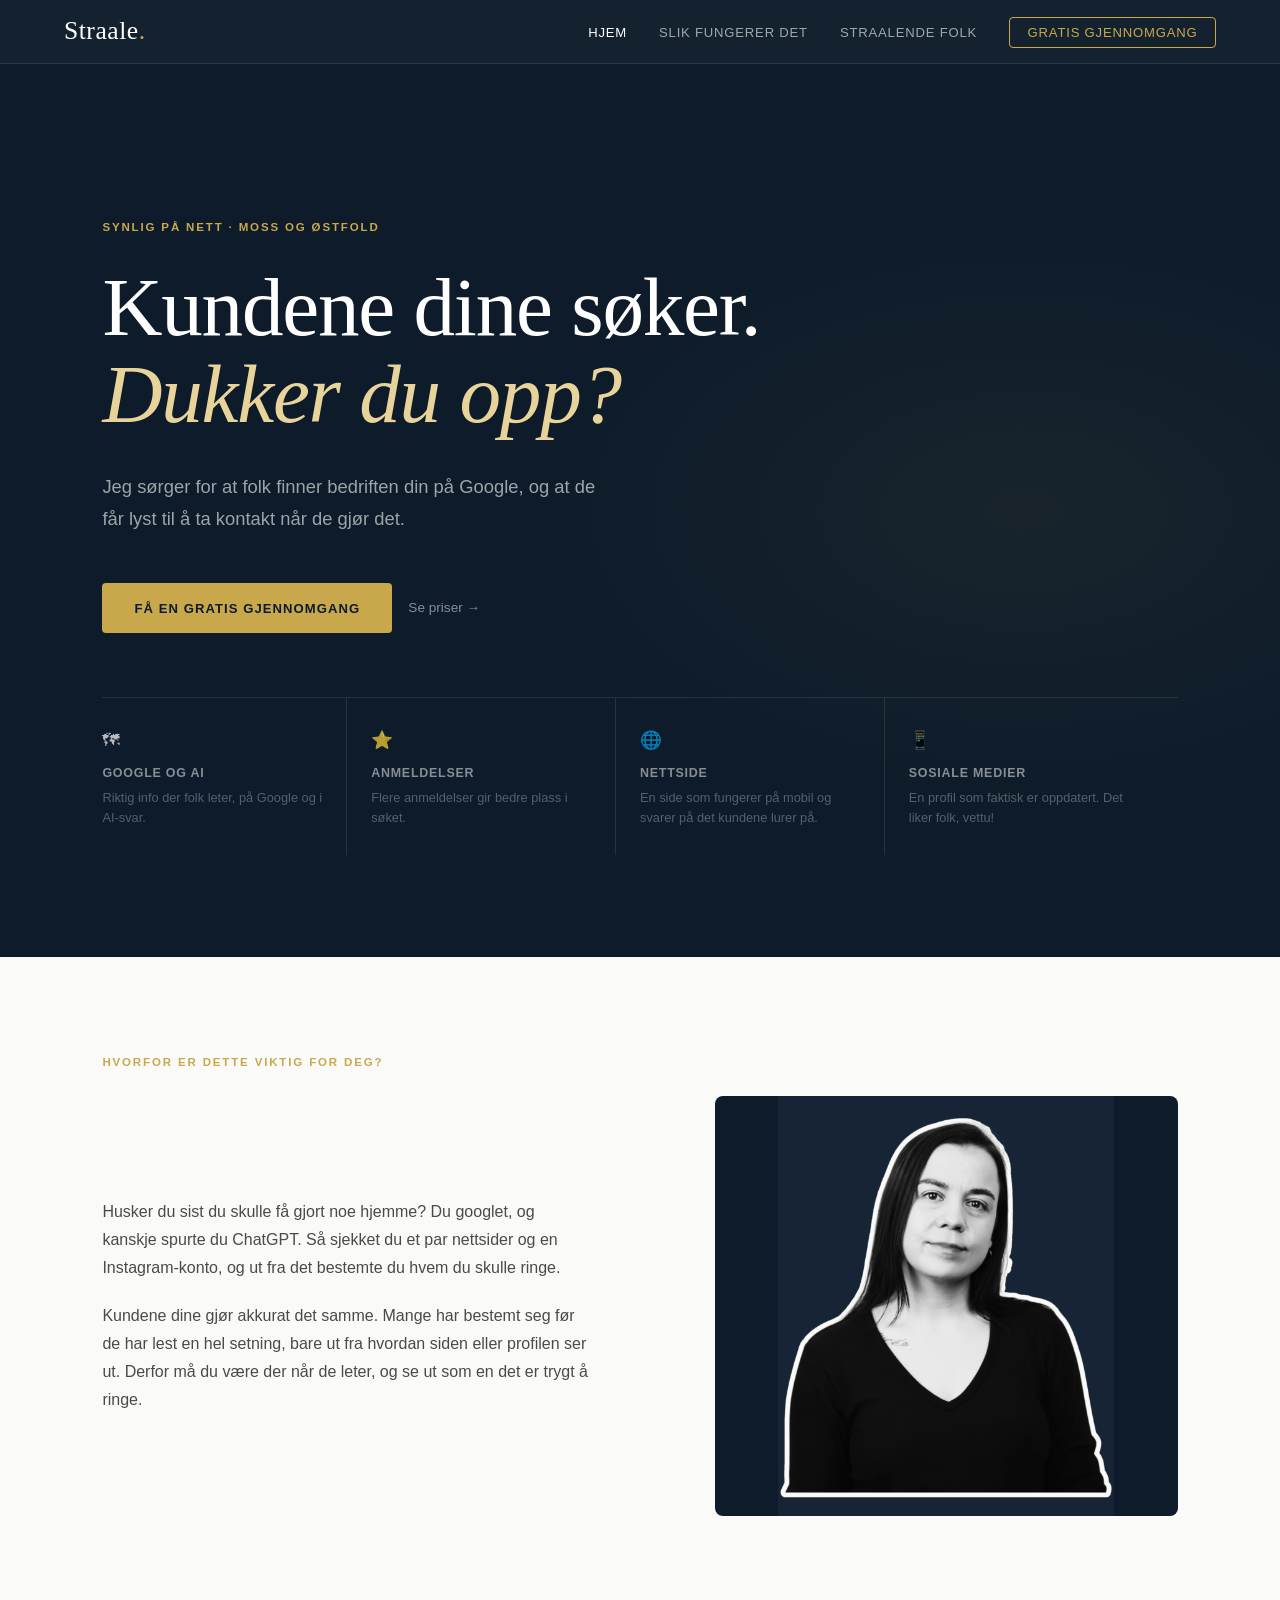
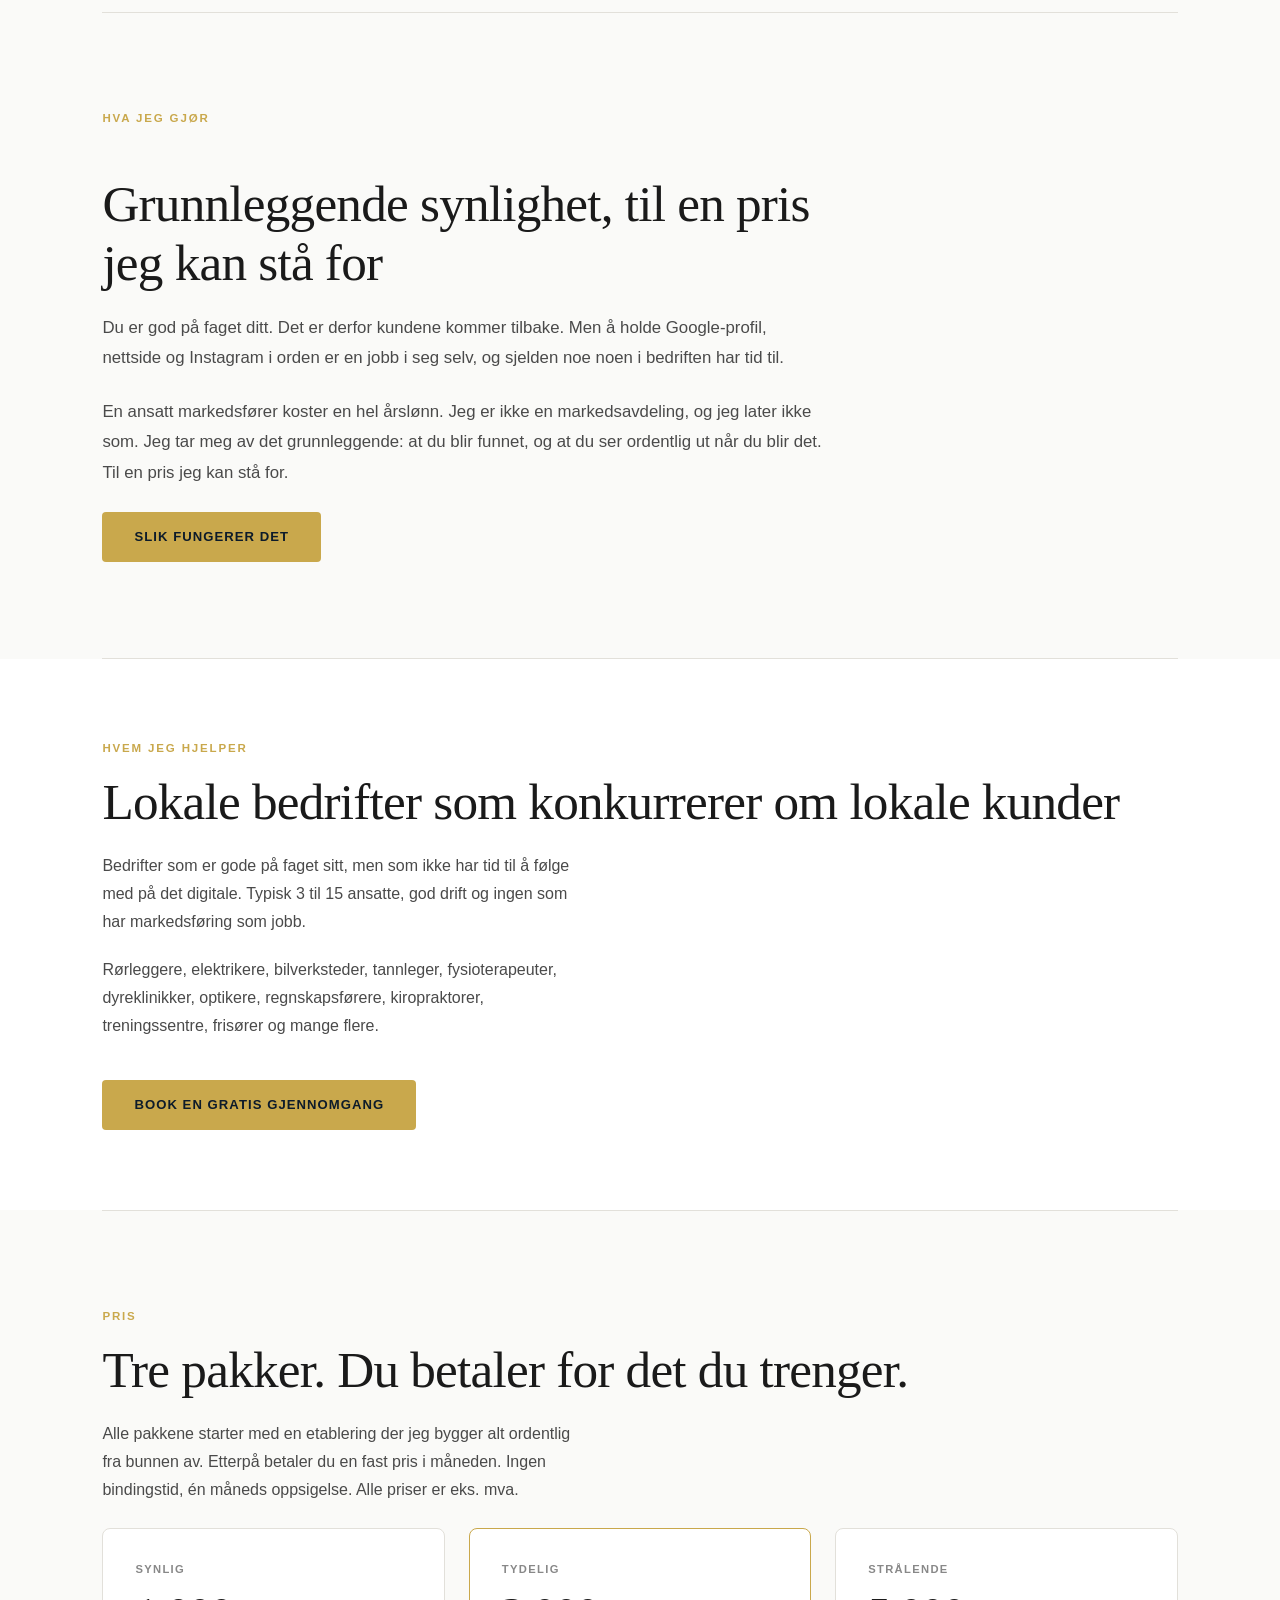
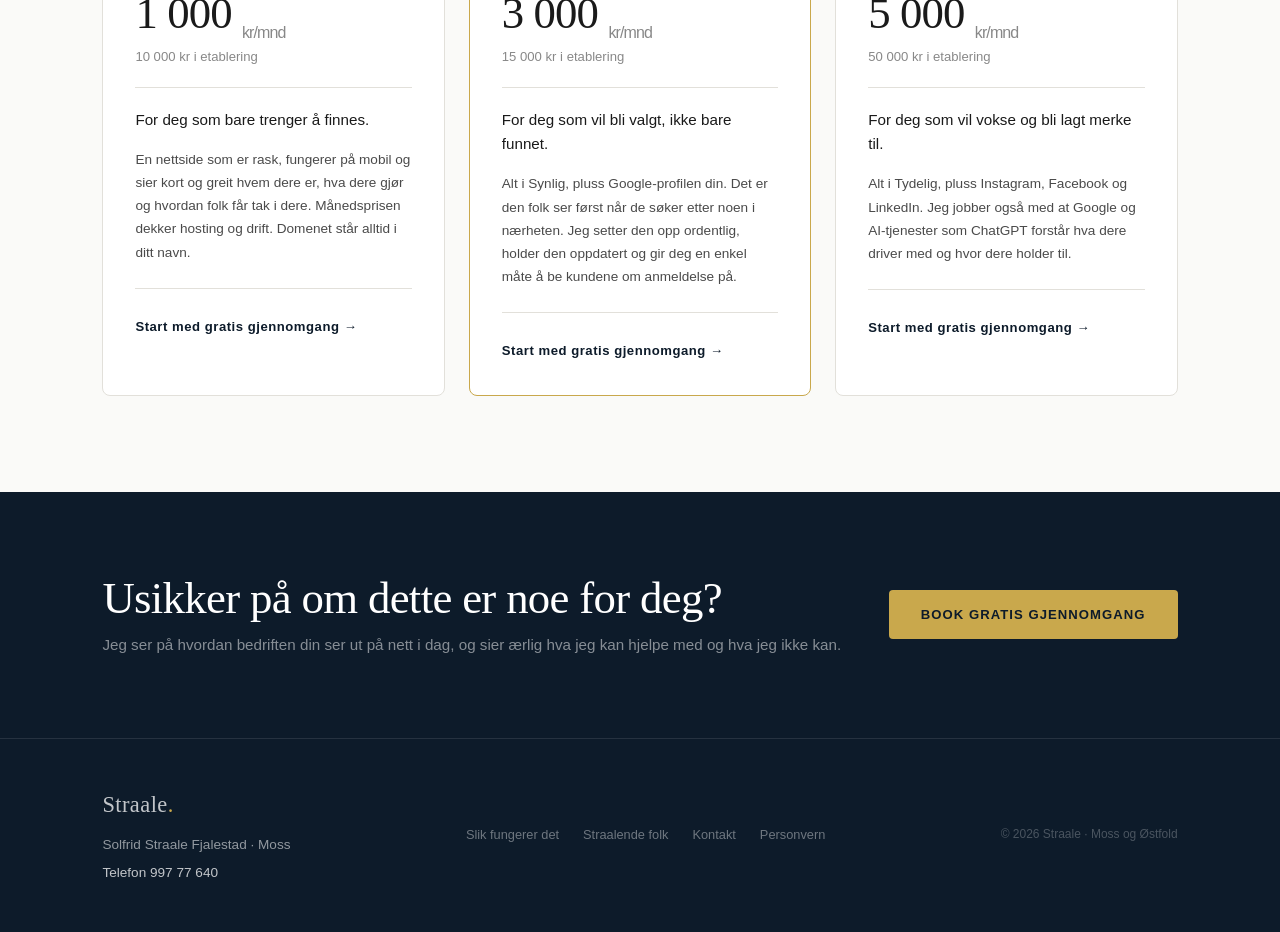
==== commit 9d8c4892: "Forside: priser fra Notion, Tjenester-siden fjernet - Tjenester-siden fjernet fra meny og footer, /t" ====
--- a/index.html
+++ b/index.html
@@ -15,7 +15,6 @@
     <a class="nav-logo" href="index.html">Straale<span class="dot">.</span></a>
     <ul class="nav-links" id="navLinks">
       <li><a href="index.html" class="active">Hjem</a></li>
-      <li><a href="tjenester.html">Tjenester</a></li>
       <li><a href="slik-fungerer-det.html">Slik fungerer det</a></li>
       <li><a href="straalende-folk.html">Straalende folk</a></li>
       <li><a href="kontakt.html" class="nav-cta">Gratis gjennomgang</a></li>
@@ -35,7 +34,7 @@
       <p class="hero-sub">Jeg sørger for at folk finner bedriften din på Google, og at de får lyst til å ta kontakt når de gjør det.</p>
       <div class="hero-actions">
         <a class="btn-gold" href="kontakt.html">Få en gratis gjennomgang</a>
-        <a class="btn-ghost-light" href="tjenester.html">Se hva jeg gjør →</a>
+        <a class="btn-ghost-light" href="#pris">Se priser →</a>
       </div>
 
       <div class="services-strip">
@@ -61,9 +60,6 @@
         </div>
       </div>
 
-      <div class="hero-actions" style="margin-top:2.5rem">
-        <a class="btn-gold" href="kontakt.html">Book en gratis gjennomgang av profilene dine</a>
-      </div>
     </div>
   </div>
 
@@ -89,21 +85,12 @@
   <section class="light-section">
     <div class="light-section-inner">
       <p class="section-label">Hva jeg gjør</p>
-      <div class="promise-grid">
+      <div class="promise-grid promise-single">
         <div class="promise-text">
           <h2 class="section-heading">Grunnleggende synlighet, til en pris jeg kan stå for</h2>
           <p>Du er god på faget ditt. Det er derfor kundene kommer tilbake. Men å holde Google-profil, nettside og Instagram i orden er en jobb i seg selv, og sjelden noe noen i bedriften har tid til.</p>
           <p>En ansatt markedsfører koster en hel årslønn. Jeg er ikke en markedsavdeling, og jeg later ikke som. Jeg tar meg av det grunnleggende: at du blir funnet, og at du ser ordentlig ut når du blir det. Til en pris jeg kan stå for.</p>
-          <a class="btn-primary-dark" href="slik-fungerer-det.html">Slik fungerer det</a>
-        </div>
-        <div class="promise-visual">
-          <p class="pv-label">Dette tar jeg meg av</p>
-          <div class="pv-row"><span class="pv-item">Google-profilen din</span><span class="pv-check">✓</span></div>
-          <div class="pv-row"><span class="pv-item">Rutine for anmeldelser</span><span class="pv-check">✓</span></div>
-          <div class="pv-row"><span class="pv-item">Nettside og drift</span><span class="pv-check">✓</span></div>
-          <div class="pv-row"><span class="pv-item">Facebook og Instagram</span><span class="pv-check">✓</span></div>
-          <div class="pv-row"><span class="pv-item">Rapport hver måned</span><span class="pv-check">✓</span></div>
-          <div class="pv-row"><span class="pv-item">Møte hvert kvartal</span><span class="pv-check">✓</span></div>
+          <a class="btn-gold" href="slik-fungerer-det.html">Slik fungerer det</a>
         </div>
       </div>
     </div>
@@ -117,35 +104,57 @@
       <p class="section-label">Hvem jeg hjelper</p>
       <h2 class="section-heading">Lokale bedrifter som konkurrerer om lokale kunder</h2>
       <p class="section-body">Bedrifter som er gode på faget sitt, men som ikke har tid til å følge med på det digitale. Typisk 3 til 15 ansatte, god drift og ingen som har markedsføring som jobb.</p>
-      <div class="industry-tags">
-        <span class="tag">Rørlegger / VVS</span>
-        <span class="tag">Elektriker</span>
-        <span class="tag">Bilverksted</span>
-        <span class="tag">Tannlege</span>
-        <span class="tag">Fysioterapeut</span>
-        <span class="tag">Dyreklinikk</span>
-        <span class="tag">Optiker</span>
-        <span class="tag">Regnskapsfører</span>
-        <span class="tag">Kiropraktor</span>
-        <span class="tag">Treningsstudio</span>
-        <span class="tag">Frisør</span>
-        <span class="tag">Og mange flere</span>
-      </div>
-
+      <p class="section-body">Rørleggere, elektrikere, bilverksteder, tannleger, fysioterapeuter, dyreklinikker, optikere, regnskapsførere, kiropraktorer, treningssentre, frisører og mange flere.</p>
       <div class="hero-actions" style="margin-top:2.5rem">
-        <a class="btn-primary-dark" href="kontakt.html">Book en gratis gjennomgang</a>
+        <a class="btn-gold" href="kontakt.html">Book en gratis gjennomgang</a>
       </div>
     </div>
   </div>
 
-  <!-- PRISSEKSJON: legges inn igjen når pakkene er bygget om -->
+  <hr class="divider" />
+
+  <!-- PRIS -->
+  <section class="light-section" id="pris">
+    <div class="light-section-inner">
+      <p class="section-label">Pris</p>
+      <h2 class="section-heading">Tre pakker. Du betaler for det du trenger.</h2>
+      <p class="section-body">Alle pakkene starter med en etablering der jeg bygger alt ordentlig fra bunnen av. Etterpå betaler du en fast pris i måneden. Ingen bindingstid, én måneds oppsigelse. Alle priser er eks. mva.</p>
+
+      <div class="package-grid package-grid-3">
+        <div class="package-card">
+          <p class="pc-label">Synlig</p>
+          <div class="pc-amount">1 000 <sub>kr/mnd</sub></div>
+          <p class="pc-desc">10 000 kr i etablering</p>
+          <p class="package-pitch">For deg som bare trenger å finnes.</p>
+          <p class="package-leveranse">En nettside som er rask, fungerer på mobil og sier kort og greit hvem dere er, hva dere gjør og hvordan folk får tak i dere. Månedsprisen dekker hosting og drift. Domenet står alltid i ditt navn.</p>
+          <a class="pc-link" href="kontakt.html">Start med gratis gjennomgang →</a>
+        </div>
+        <div class="package-card gold-border">
+          <p class="pc-label">Tydelig</p>
+          <div class="pc-amount">3 000 <sub>kr/mnd</sub></div>
+          <p class="pc-desc">15 000 kr i etablering</p>
+          <p class="package-pitch">For deg som vil bli valgt, ikke bare funnet.</p>
+          <p class="package-leveranse">Alt i Synlig, pluss Google-profilen din. Det er den folk ser først når de søker etter noen i nærheten. Jeg setter den opp ordentlig, holder den oppdatert og gir deg en enkel måte å be kundene om anmeldelse på.</p>
+          <a class="pc-link" href="kontakt.html">Start med gratis gjennomgang →</a>
+        </div>
+        <div class="package-card">
+          <p class="pc-label">Strålende</p>
+          <div class="pc-amount">5 000 <sub>kr/mnd</sub></div>
+          <p class="pc-desc">50 000 kr i etablering</p>
+          <p class="package-pitch">For deg som vil vokse og bli lagt merke til.</p>
+          <p class="package-leveranse">Alt i Tydelig, pluss Instagram, Facebook og LinkedIn. Jeg jobber også med at Google og AI-tjenester som ChatGPT forstår hva dere driver med og hvor dere holder til.</p>
+          <a class="pc-link" href="kontakt.html">Start med gratis gjennomgang →</a>
+        </div>
+      </div>
+    </div>
+  </section>
 
   <!-- CTA -->
   <div class="cta-band">
     <div class="cta-band-inner">
       <div>
         <h2>Usikker på om dette er noe for deg?</h2>
-        <p>Da tar jeg gjerne en prat. Jeg ser på hvordan bedriften din ser ut på nett i dag, og sier ærlig hva jeg kan hjelpe med og hva jeg ikke kan.</p>
+        <p>Jeg ser på hvordan bedriften din ser ut på nett i dag, og sier ærlig hva jeg kan hjelpe med og hva jeg ikke kan.</p>
       </div>
       <a class="btn-gold" href="kontakt.html">Book gratis gjennomgang</a>
     </div>
@@ -160,7 +169,6 @@
         <!-- Straale-e-post legges inn her når den er satt opp -->
       </div>
       <nav class="footer-links">
-        <a href="tjenester.html">Tjenester</a>
         <a href="slik-fungerer-det.html">Slik fungerer det</a>
         <a href="straalende-folk.html">Straalende folk</a>
         <a href="kontakt.html">Kontakt</a>
--- a/css/styles.css
+++ b/css/styles.css
@@ -810,3 +810,8 @@
   text-decoration: none;
 }
 .contact-direct a:hover { color: var(--brand-accent); }
+
+/* ─── FORSIDE: én kolonne i "Hva jeg gjør", tre pakker ─── */
+.promise-single { grid-template-columns: 1fr; max-width: 720px; }
+.package-grid-3 { grid-template-columns: repeat(3, 1fr); }
+@media (max-width: 900px) { .package-grid-3 { grid-template-columns: 1fr; } }
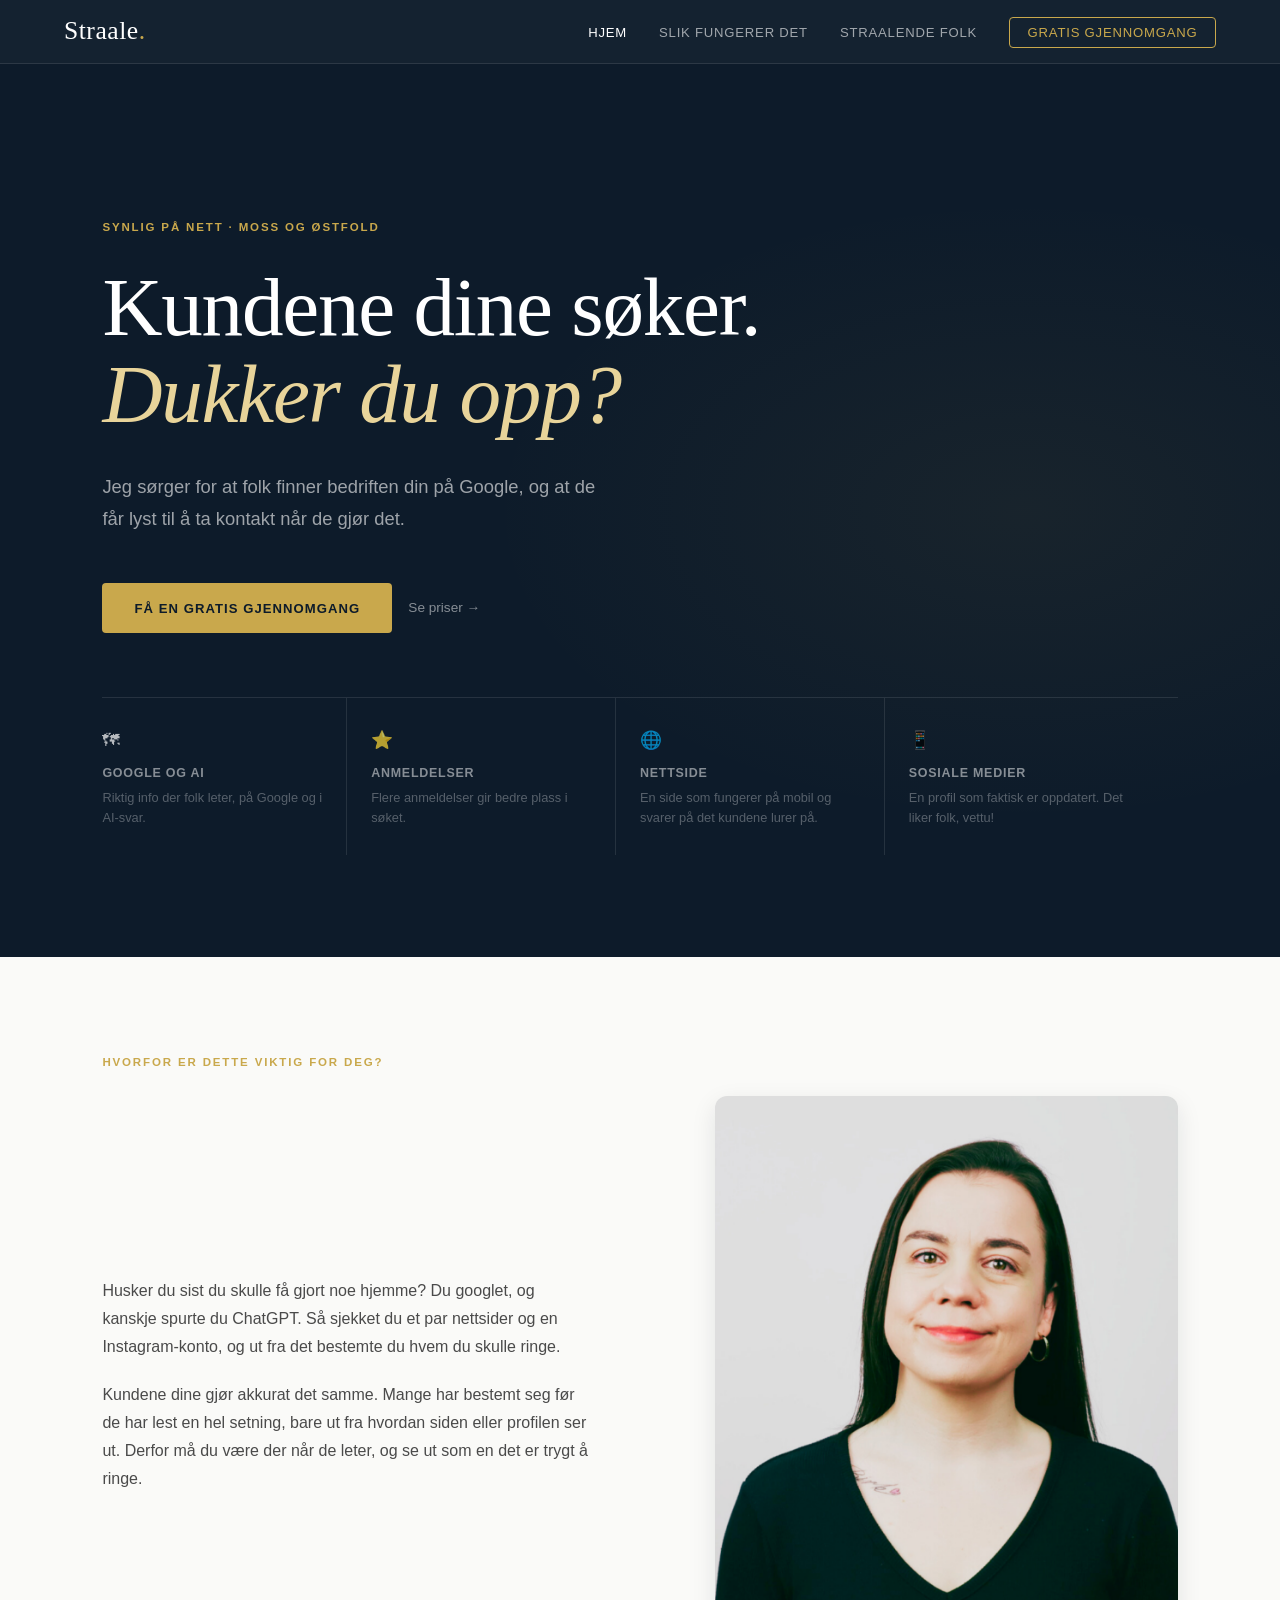
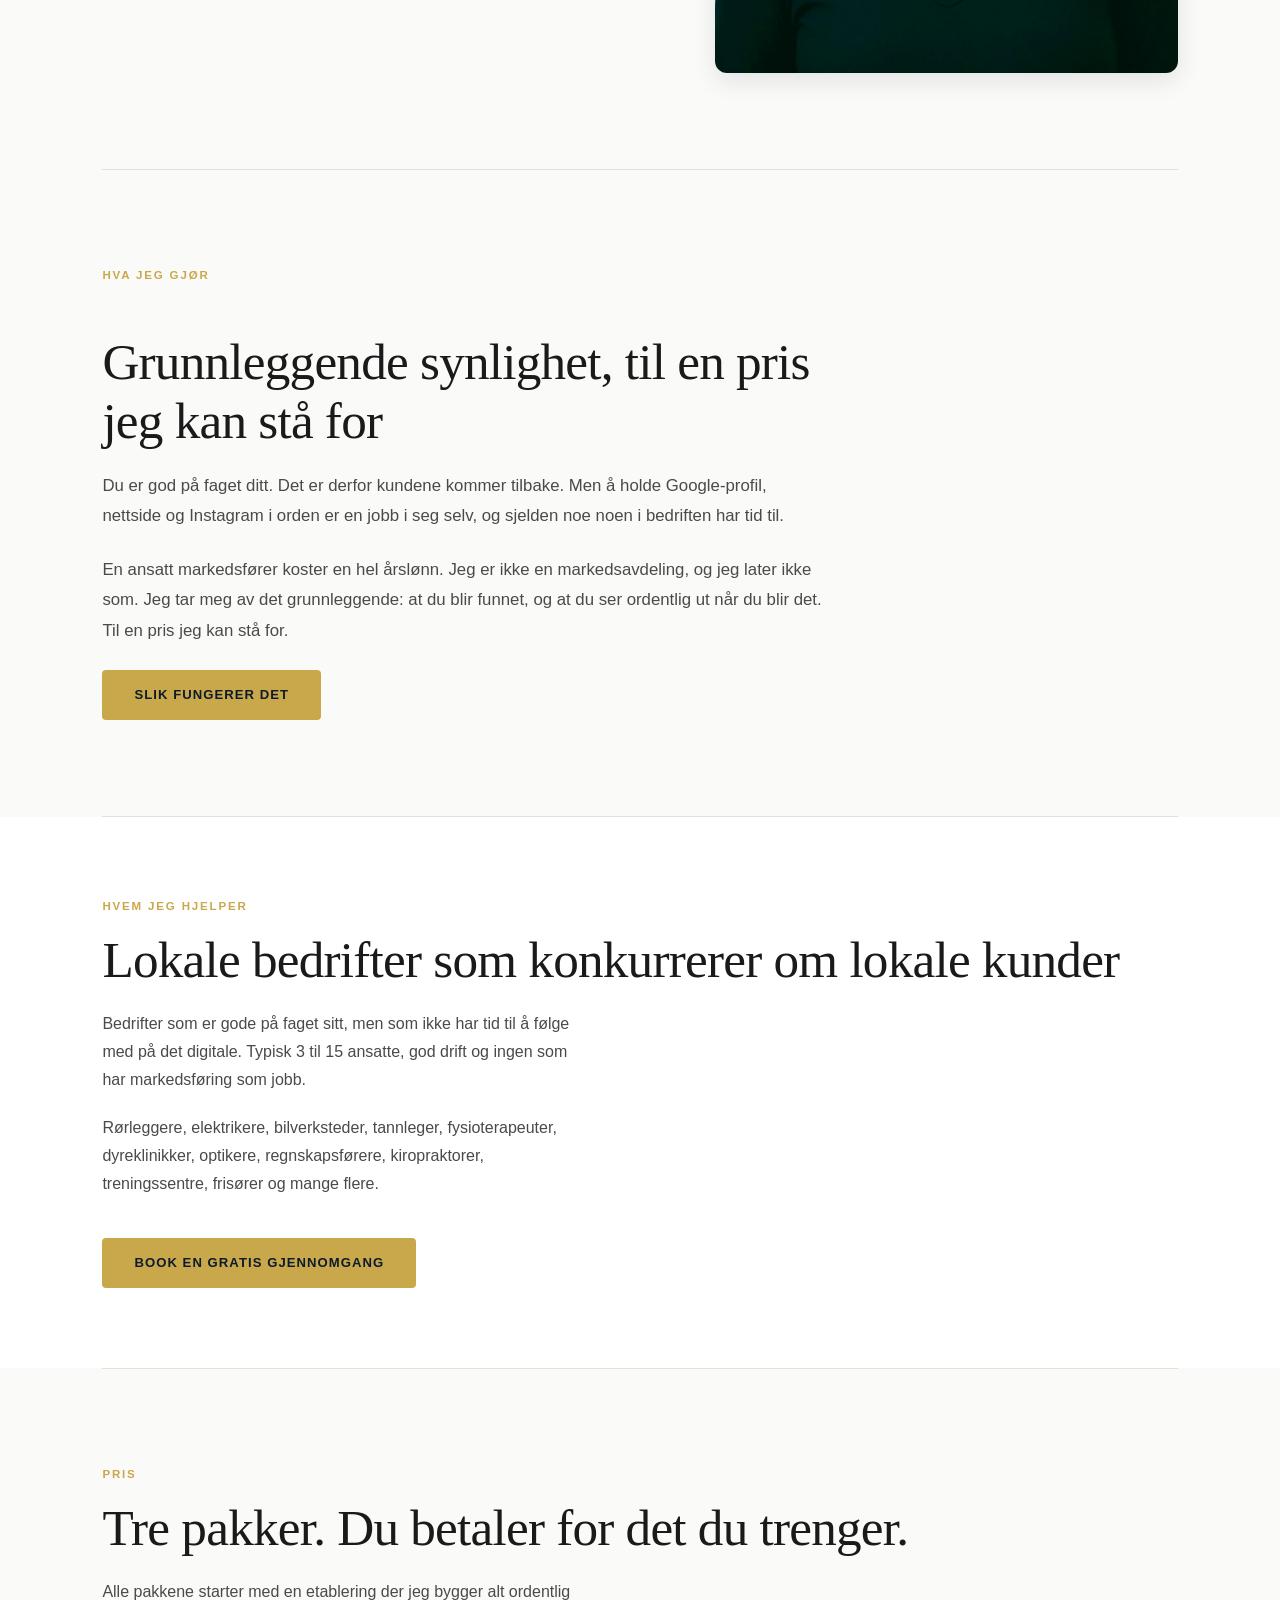
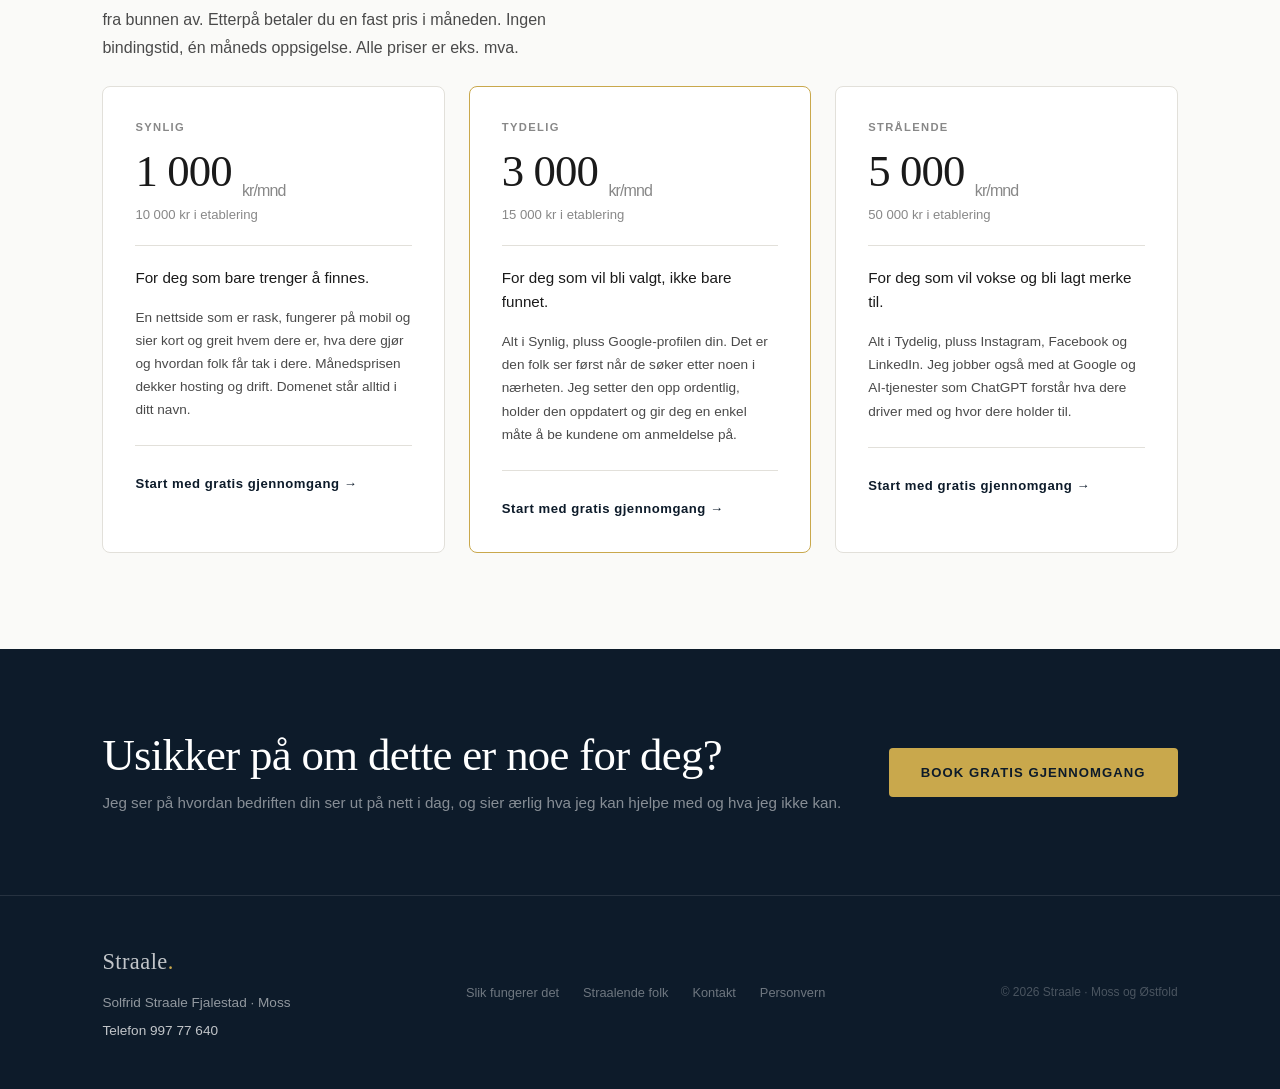
==== commit 22712d6d: "Merge branch 'ny-tekst-nettside'" ====
--- a/index.html
+++ b/index.html
@@ -73,7 +73,7 @@
           <p class="section-body">Kundene dine gjør akkurat det samme. Mange har bestemt seg før de har lest en hel setning, bare ut fra hvordan siden eller profilen ser ut. Derfor må du være der når de leter, og se ut som en det er trygt å ringe.</p>
         </div>
         <div class="why-image">
-          <img src="bilder/profilbilde-sticker.png" alt="Solfrid fra Straale ser opp med et smil" loading="lazy" />
+          <img src="bilder/valgbilde-1.png" alt="Solfrid fra Straale smiler" loading="lazy" />
         </div>
       </div>
     </div>
--- a/css/styles.css
+++ b/css/styles.css
@@ -266,20 +266,19 @@
 @media (max-width: 700px) { .why-grid { grid-template-columns: 1fr; gap: 1.75rem; } }
 
 .why-image {
-  background: var(--brand-dark);
-  border-radius: 8px;
+  border-radius: 12px;
   overflow: hidden;
-  display: flex;
-  justify-content: center;
+  aspect-ratio: 4 / 5;
+  box-shadow: 0 8px 24px rgba(13, 27, 42, 0.1);
 }
 .why-image img {
   width: 100%;
   height: 100%;
-  max-height: 420px;
-  object-fit: contain;
+  object-fit: cover;
+  object-position: top center;
   display: block;
 }
-@media (max-width: 700px) { .why-image img { max-height: 320px; } }
+@media (max-width: 700px) { .why-image { aspect-ratio: 3 / 2; } }
 
 hr.divider {
   border: none;
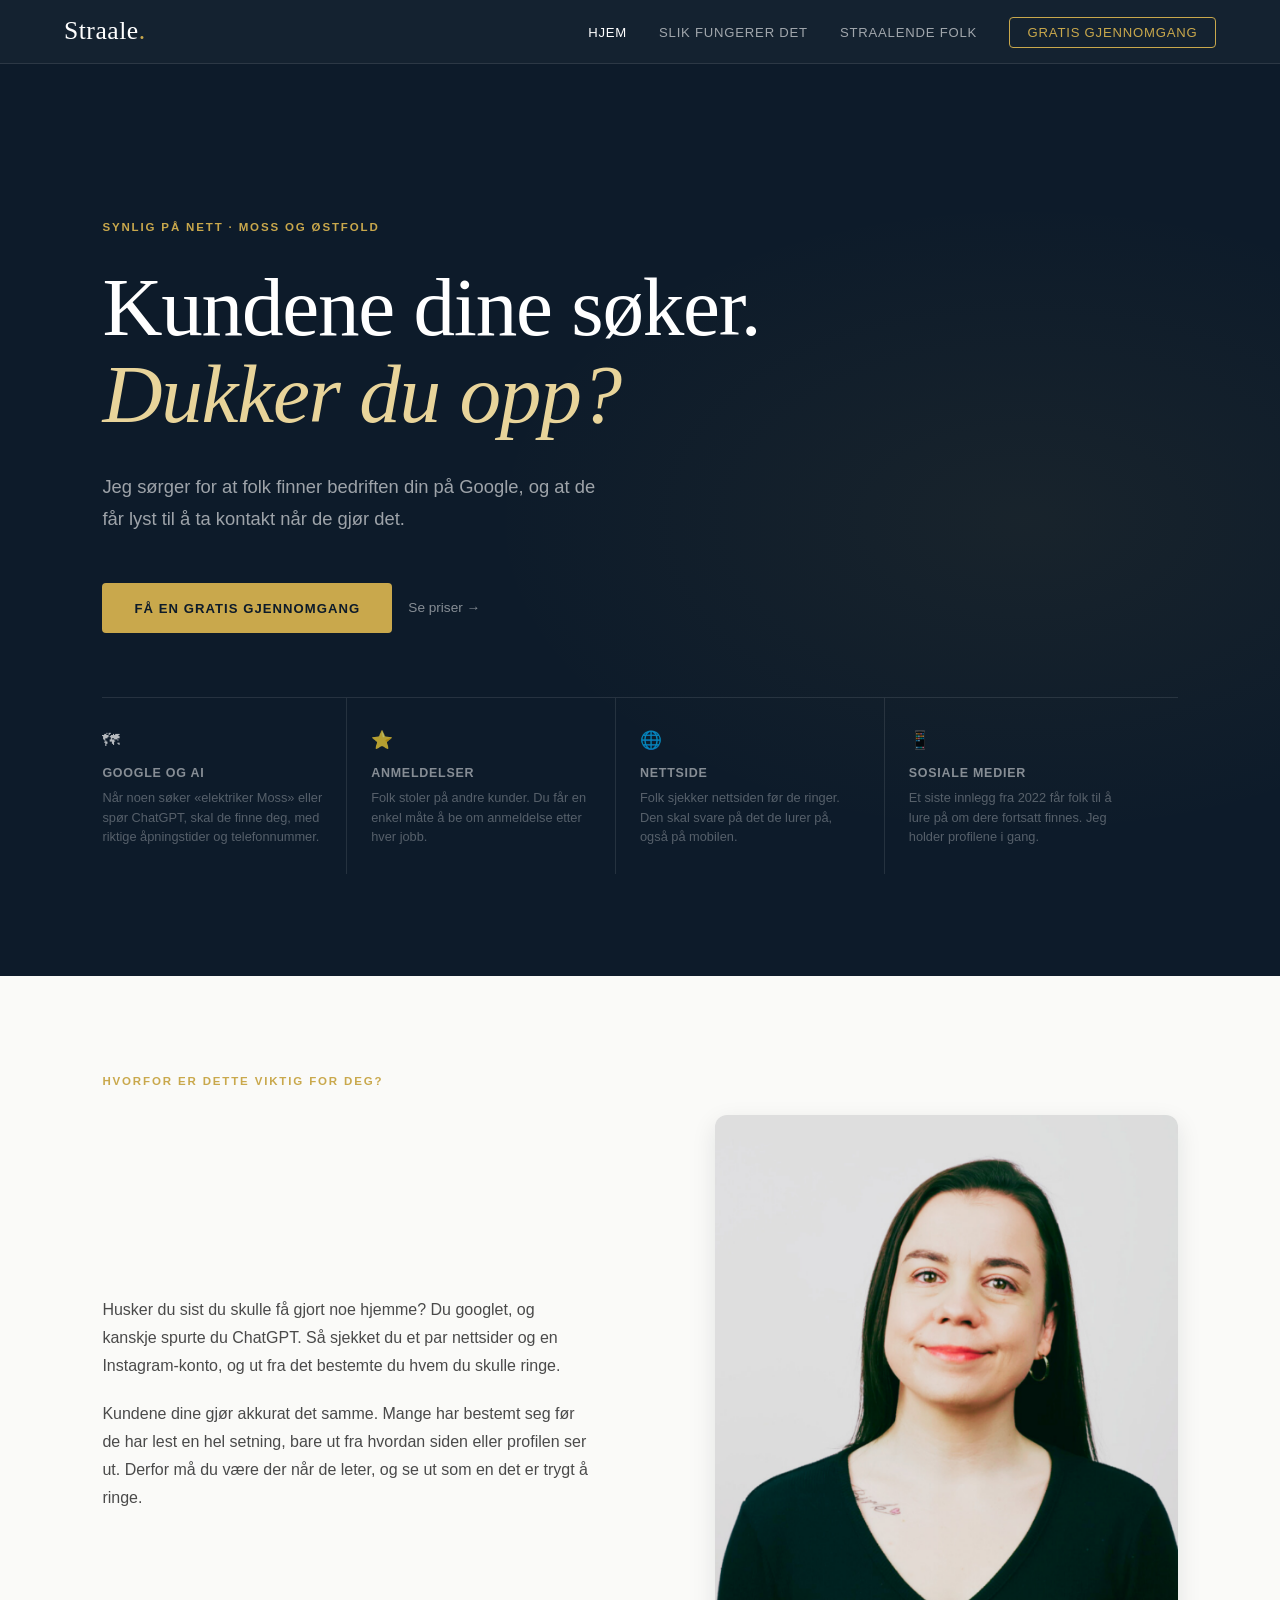
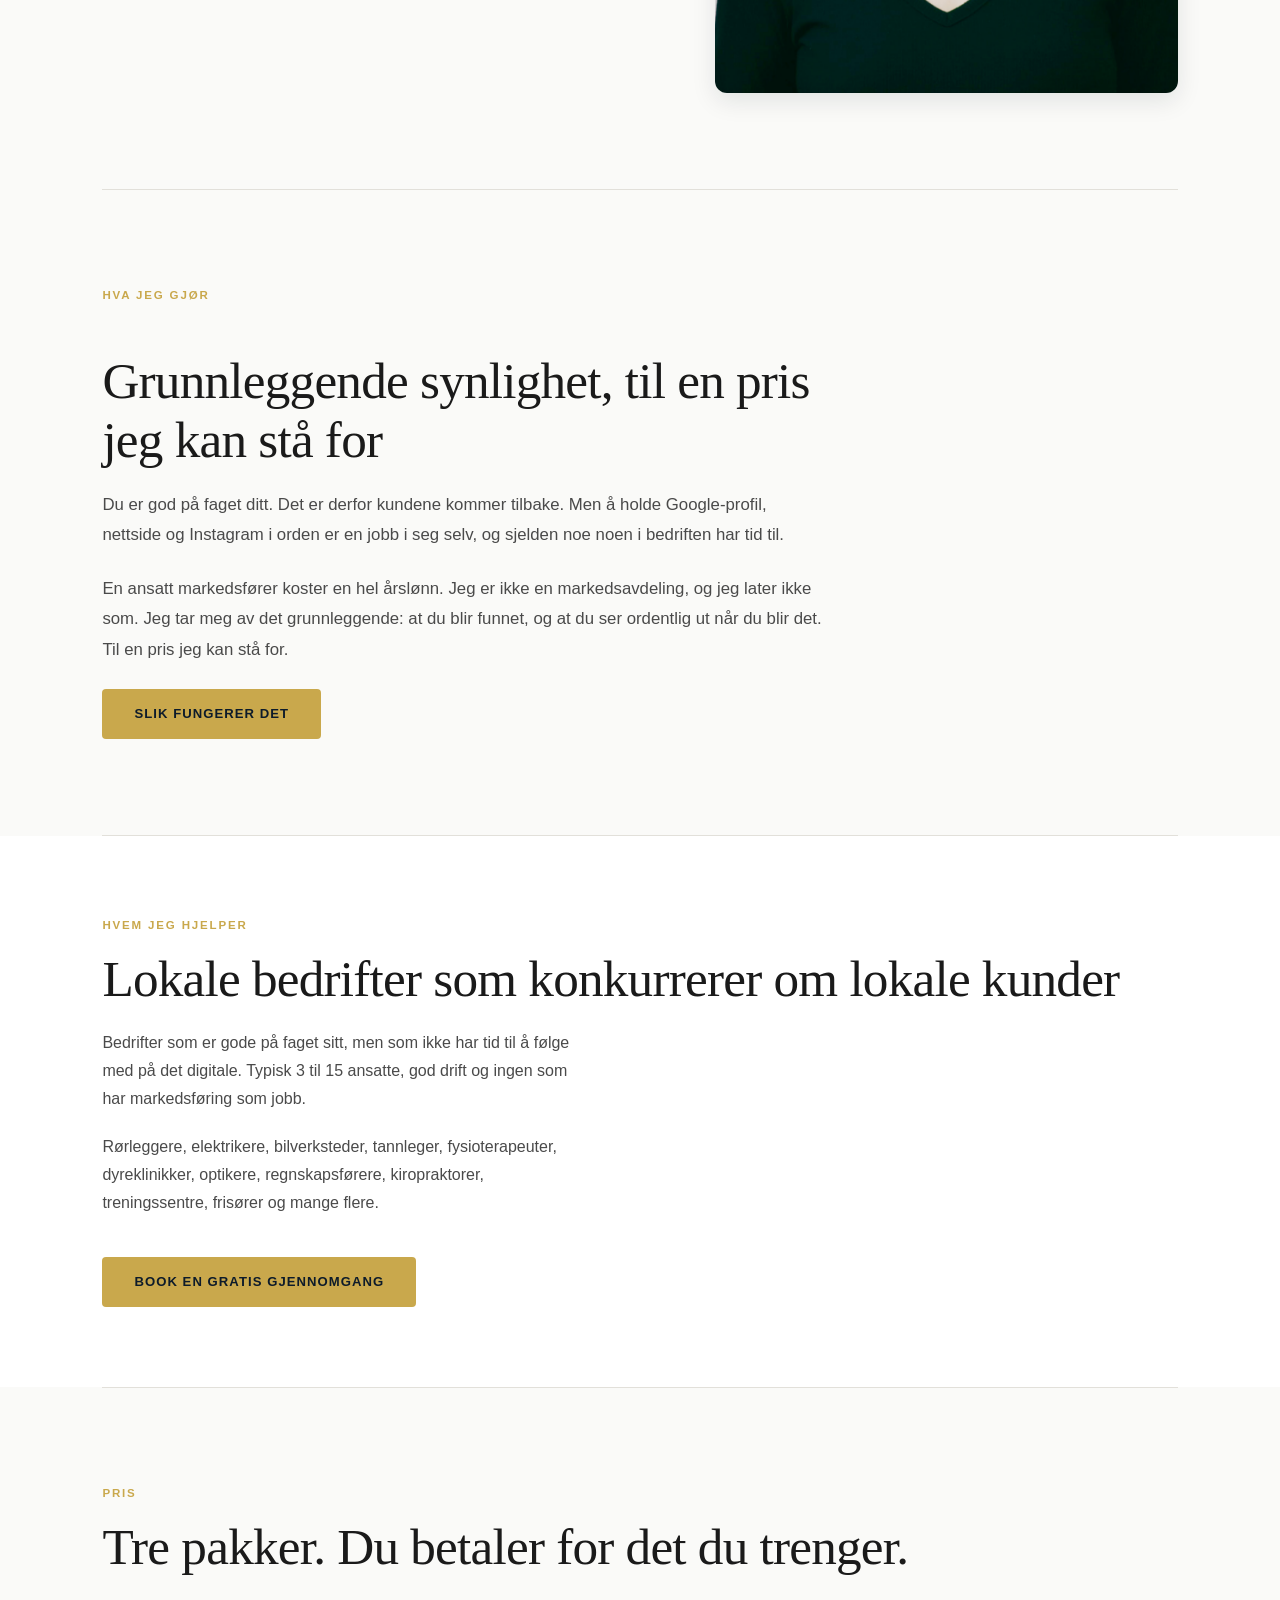
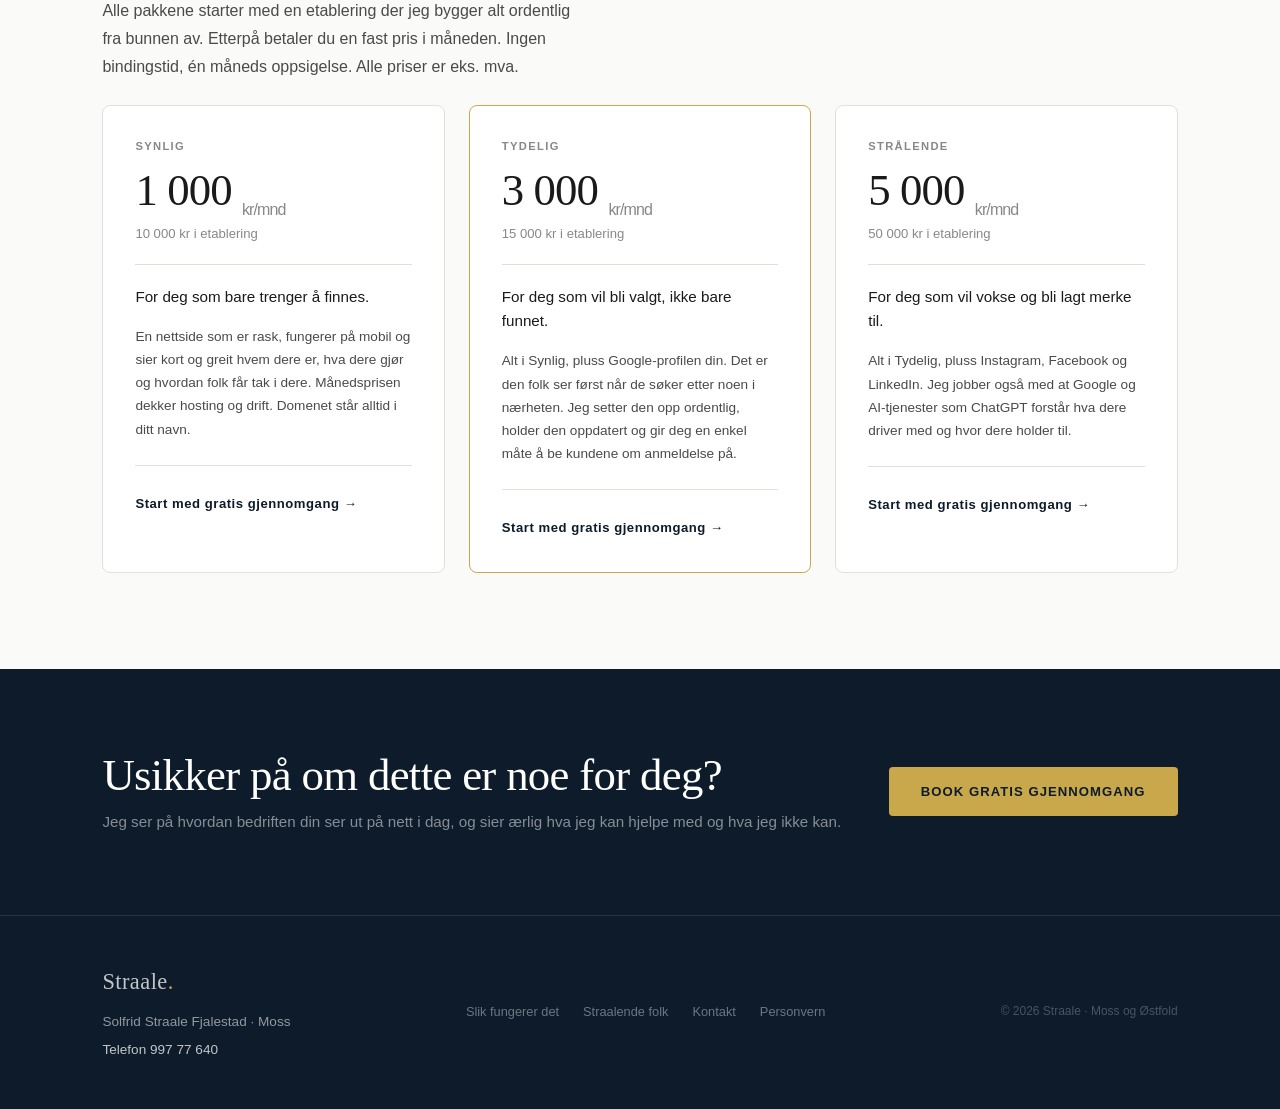
==== commit 21e43572: "Update index.html" ====
--- a/index.html
+++ b/index.html
@@ -41,22 +41,22 @@
         <div class="strip-item">
           <div class="strip-icon">🗺</div>
           <h3>Google og AI</h3>
-          <p>Riktig info der folk leter, på Google og i AI-svar.</p>
+          <p>Når noen søker «elektriker Moss» eller spør ChatGPT, skal de finne deg, med riktige åpningstider og telefonnummer.</p>
         </div>
         <div class="strip-item">
           <div class="strip-icon">⭐</div>
           <h3>Anmeldelser</h3>
-          <p>Flere anmeldelser gir bedre plass i søket.</p>
+          <p>Folk stoler på andre kunder. Du får en enkel måte å be om anmeldelse etter hver jobb.</p>
         </div>
         <div class="strip-item">
           <div class="strip-icon">🌐</div>
           <h3>Nettside</h3>
-          <p>En side som fungerer på mobil og svarer på det kundene lurer på.</p>
+          <p>Folk sjekker nettsiden før de ringer. Den skal svare på det de lurer på, også på mobilen.</p>
         </div>
         <div class="strip-item">
           <div class="strip-icon">📱</div>
           <h3>Sosiale medier</h3>
-          <p>En profil som faktisk er oppdatert. Det liker folk, vettu!</p>
+          <p>Et siste innlegg fra 2022 får folk til å lure på om dere fortsatt finnes. Jeg holder profilene i gang.</p>
         </div>
       </div>
 
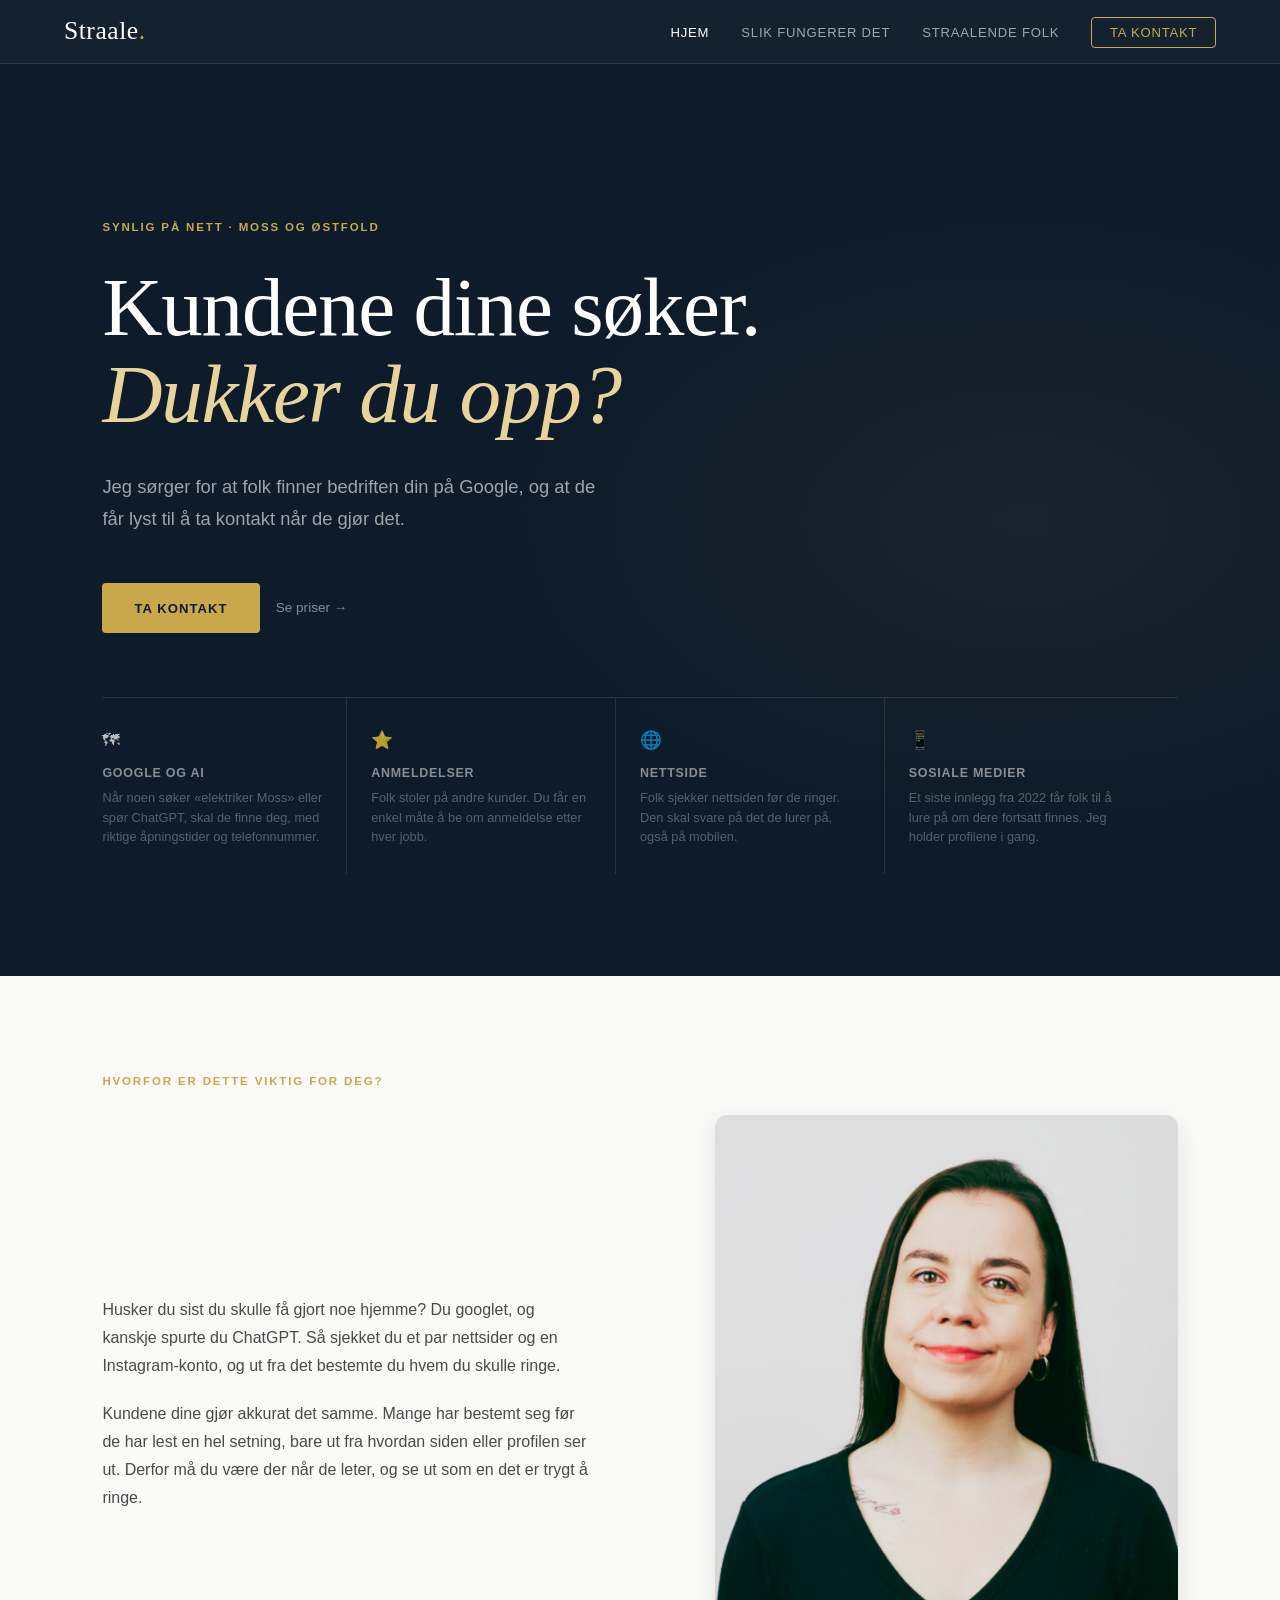
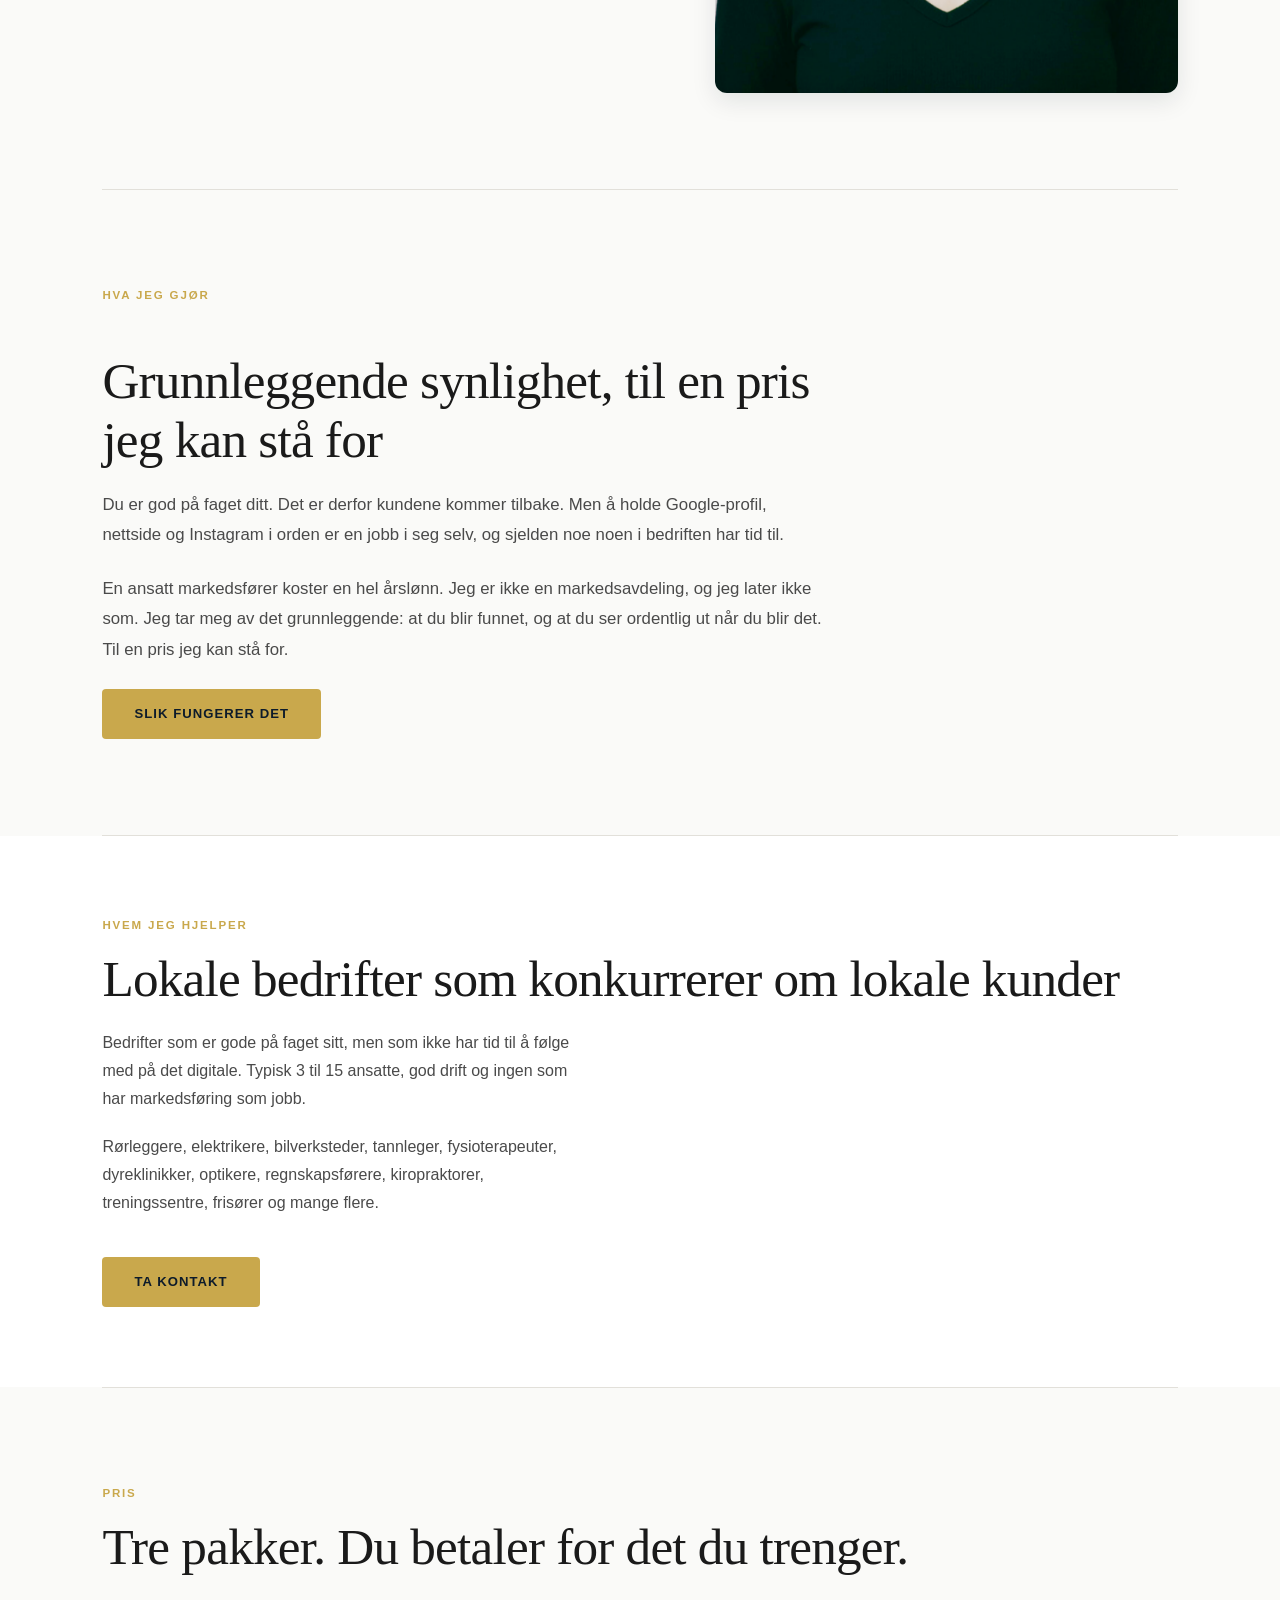
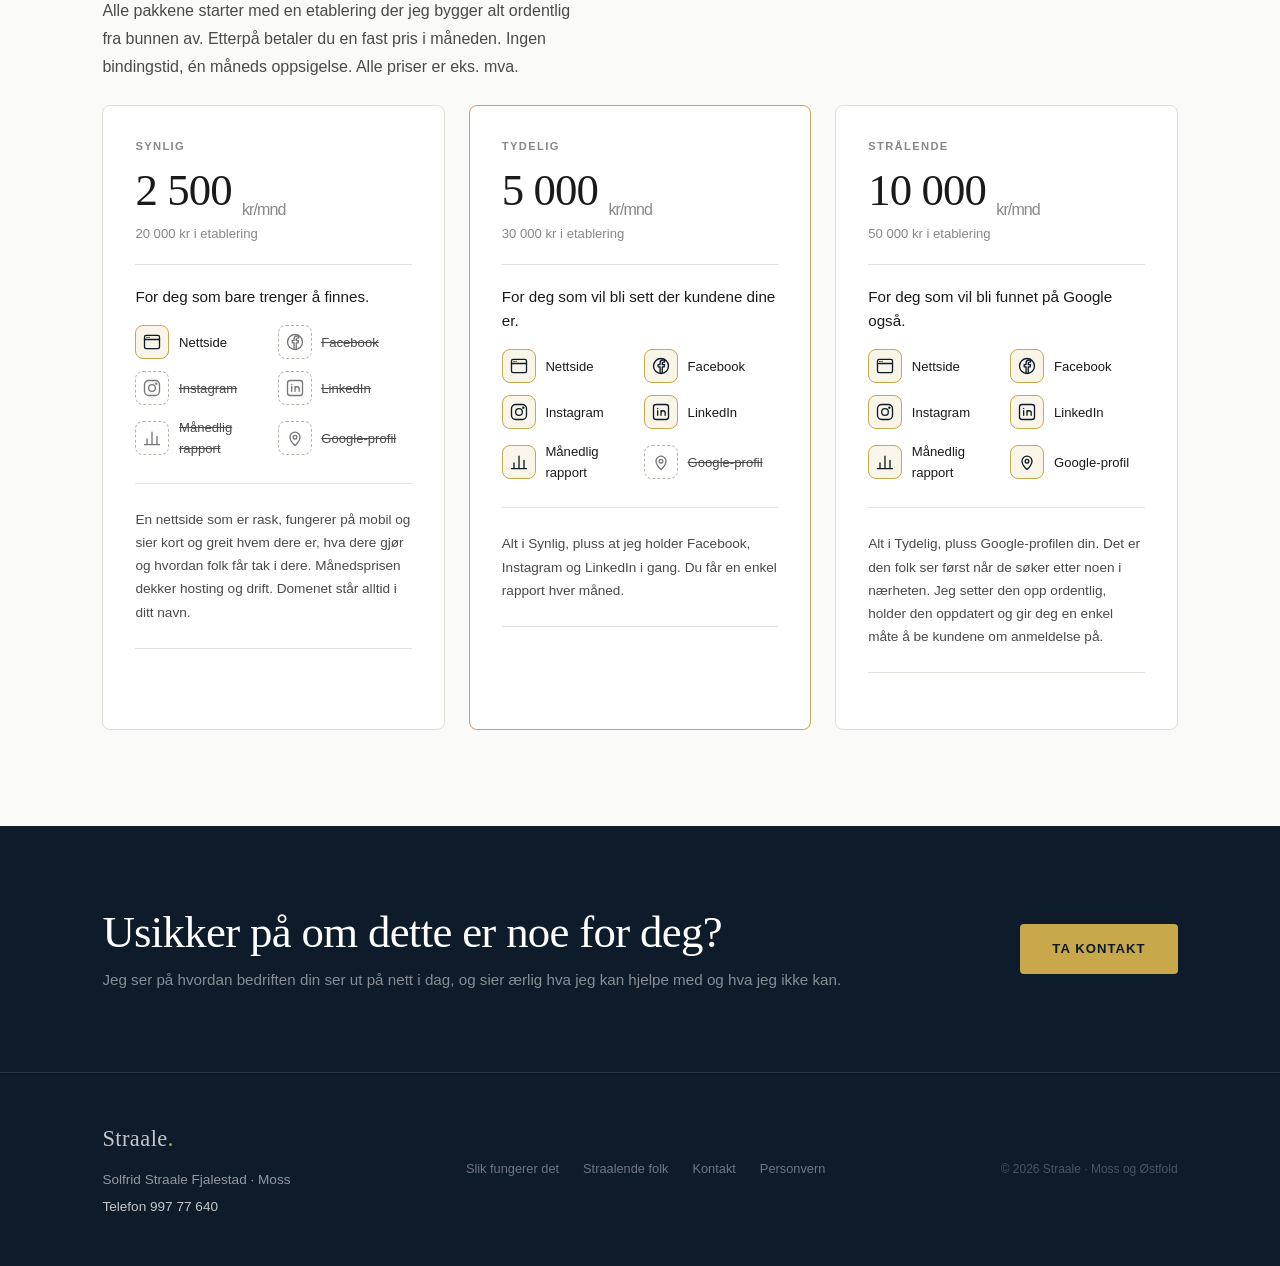
==== commit 74e67752: "pris pris" ====
--- a/index.html
+++ b/index.html
@@ -4,7 +4,7 @@
   <meta charset="UTF-8" />
   <meta name="viewport" content="width=device-width, initial-scale=1.0" />
   <title>Straale | Google-profil, nettside og sosiale medier for bedrifter i Moss og Østfold</title>
-  <meta name="description" content="Jeg hjelper lokale bedrifter i Moss og Østfold med å bli funnet på Google, få flere anmeldelser og se ordentlige ut på nett. Book en gratis gjennomgang." />
+  <meta name="description" content="Jeg hjelper lokale bedrifter i Moss og Østfold med å bli funnet på Google, få flere anmeldelser og se ordentlige ut på nett. Ta kontakt." />
   <link rel="preconnect" href="https://fonts.googleapis.com" />
   <link rel="preconnect" href="https://fonts.gstatic.com" crossorigin />
   <link rel="stylesheet" href="css/styles.css" />
@@ -17,7 +17,7 @@
       <li><a href="index.html" class="active">Hjem</a></li>
       <li><a href="slik-fungerer-det.html">Slik fungerer det</a></li>
       <li><a href="straalende-folk.html">Straalende folk</a></li>
-      <li><a href="kontakt.html" class="nav-cta">Gratis gjennomgang</a></li>
+      <li><a href="kontakt.html" class="nav-cta">Ta kontakt</a></li>
     </ul>
     <button class="nav-hamburger" id="hamburger" aria-label="Meny">
       <span></span><span></span><span></span>
@@ -33,7 +33,7 @@
       </h1>
       <p class="hero-sub">Jeg sørger for at folk finner bedriften din på Google, og at de får lyst til å ta kontakt når de gjør det.</p>
       <div class="hero-actions">
-        <a class="btn-gold" href="kontakt.html">Få en gratis gjennomgang</a>
+        <a class="btn-gold" href="kontakt.html">Ta kontakt</a>
         <a class="btn-ghost-light" href="#pris">Se priser →</a>
       </div>
 
@@ -106,7 +106,7 @@
       <p class="section-body">Bedrifter som er gode på faget sitt, men som ikke har tid til å følge med på det digitale. Typisk 3 til 15 ansatte, god drift og ingen som har markedsføring som jobb.</p>
       <p class="section-body">Rørleggere, elektrikere, bilverksteder, tannleger, fysioterapeuter, dyreklinikker, optikere, regnskapsførere, kiropraktorer, treningssentre, frisører og mange flere.</p>
       <div class="hero-actions" style="margin-top:2.5rem">
-        <a class="btn-gold" href="kontakt.html">Book en gratis gjennomgang</a>
+        <a class="btn-gold" href="kontakt.html">Ta kontakt</a>
       </div>
     </div>
   </div>
@@ -123,27 +123,48 @@
       <div class="package-grid package-grid-3">
         <div class="package-card">
           <p class="pc-label">Synlig</p>
-          <div class="pc-amount">1 000 <sub>kr/mnd</sub></div>
-          <p class="pc-desc">10 000 kr i etablering</p>
+          <div class="pc-amount">2 500 <sub>kr/mnd</sub></div>
+          <p class="pc-desc">20 000 kr i etablering</p>
           <p class="package-pitch">For deg som bare trenger å finnes.</p>
+          <ul class="pc-features" aria-label="Innhold i pakken">
+            <li class="pf-on"><svg viewBox="0 0 24 24" aria-hidden="true" focusable="false"><rect x="3" y="4" width="18" height="16" rx="2"/><path d="M3 9h18"/><path d="M6 6.5h.01M8.5 6.5h.01"/></svg><span>Nettside<span class="sr-only"> er med</span></span></li>
+            <li class="pf-off"><svg viewBox="0 0 24 24" aria-hidden="true" focusable="false"><circle cx="12" cy="12" r="9"/><path d="M13.5 20v-7h2.3l.4-2.7h-2.7V8.6c0-.8.3-1.3 1.4-1.3h1.4V4.9c-.3 0-1.1-.1-2-.1-2 0-3.4 1.2-3.4 3.4v2.1H8.6V13h2.3v7"/></svg><span>Facebook<span class="sr-only"> er ikke med</span></span></li>
+            <li class="pf-off"><svg viewBox="0 0 24 24" aria-hidden="true" focusable="false"><rect x="3" y="3" width="18" height="18" rx="5"/><circle cx="12" cy="12" r="4"/><circle cx="17.2" cy="6.8" r=".6" fill="currentColor"/></svg><span>Instagram<span class="sr-only"> er ikke med</span></span></li>
+            <li class="pf-off"><svg viewBox="0 0 24 24" aria-hidden="true" focusable="false"><rect x="3" y="3" width="18" height="18" rx="3"/><path d="M8 10.5V16M8 7.8h.01M12 16v-5.5M12 13c0-1.5 1-2.5 2.4-2.5S17 11.5 17 13v3"/></svg><span>LinkedIn<span class="sr-only"> er ikke med</span></span></li>
+            <li class="pf-off"><svg viewBox="0 0 24 24" aria-hidden="true" focusable="false"><path d="M3 20h18M6 20v-7M12 20V5M18 20v-10"/></svg><span>Månedlig rapport<span class="sr-only"> er ikke med</span></span></li>
+            <li class="pf-off"><svg viewBox="0 0 24 24" aria-hidden="true" focusable="false"><path d="M12 21s-6-5.6-6-10a6 6 0 1 1 12 0c0 4.4-6 10-6 10z"/><circle cx="12" cy="11" r="2.2"/></svg><span>Google-profil<span class="sr-only"> er ikke med</span></span></li>
+          </ul>
           <p class="package-leveranse">En nettside som er rask, fungerer på mobil og sier kort og greit hvem dere er, hva dere gjør og hvordan folk får tak i dere. Månedsprisen dekker hosting og drift. Domenet står alltid i ditt navn.</p>
-          <a class="pc-link" href="kontakt.html">Start med gratis gjennomgang →</a>
         </div>
         <div class="package-card gold-border">
           <p class="pc-label">Tydelig</p>
-          <div class="pc-amount">3 000 <sub>kr/mnd</sub></div>
-          <p class="pc-desc">15 000 kr i etablering</p>
-          <p class="package-pitch">For deg som vil bli valgt, ikke bare funnet.</p>
-          <p class="package-leveranse">Alt i Synlig, pluss Google-profilen din. Det er den folk ser først når de søker etter noen i nærheten. Jeg setter den opp ordentlig, holder den oppdatert og gir deg en enkel måte å be kundene om anmeldelse på.</p>
-          <a class="pc-link" href="kontakt.html">Start med gratis gjennomgang →</a>
+          <div class="pc-amount">5 000 <sub>kr/mnd</sub></div>
+          <p class="pc-desc">30 000 kr i etablering</p>
+          <p class="package-pitch">For deg som vil bli sett der kundene dine er.</p>
+          <ul class="pc-features" aria-label="Innhold i pakken">
+            <li class="pf-on"><svg viewBox="0 0 24 24" aria-hidden="true" focusable="false"><rect x="3" y="4" width="18" height="16" rx="2"/><path d="M3 9h18"/><path d="M6 6.5h.01M8.5 6.5h.01"/></svg><span>Nettside<span class="sr-only"> er med</span></span></li>
+            <li class="pf-on"><svg viewBox="0 0 24 24" aria-hidden="true" focusable="false"><circle cx="12" cy="12" r="9"/><path d="M13.5 20v-7h2.3l.4-2.7h-2.7V8.6c0-.8.3-1.3 1.4-1.3h1.4V4.9c-.3 0-1.1-.1-2-.1-2 0-3.4 1.2-3.4 3.4v2.1H8.6V13h2.3v7"/></svg><span>Facebook<span class="sr-only"> er med</span></span></li>
+            <li class="pf-on"><svg viewBox="0 0 24 24" aria-hidden="true" focusable="false"><rect x="3" y="3" width="18" height="18" rx="5"/><circle cx="12" cy="12" r="4"/><circle cx="17.2" cy="6.8" r=".6" fill="currentColor"/></svg><span>Instagram<span class="sr-only"> er med</span></span></li>
+            <li class="pf-on"><svg viewBox="0 0 24 24" aria-hidden="true" focusable="false"><rect x="3" y="3" width="18" height="18" rx="3"/><path d="M8 10.5V16M8 7.8h.01M12 16v-5.5M12 13c0-1.5 1-2.5 2.4-2.5S17 11.5 17 13v3"/></svg><span>LinkedIn<span class="sr-only"> er med</span></span></li>
+            <li class="pf-on"><svg viewBox="0 0 24 24" aria-hidden="true" focusable="false"><path d="M3 20h18M6 20v-7M12 20V5M18 20v-10"/></svg><span>Månedlig rapport<span class="sr-only"> er med</span></span></li>
+            <li class="pf-off"><svg viewBox="0 0 24 24" aria-hidden="true" focusable="false"><path d="M12 21s-6-5.6-6-10a6 6 0 1 1 12 0c0 4.4-6 10-6 10z"/><circle cx="12" cy="11" r="2.2"/></svg><span>Google-profil<span class="sr-only"> er ikke med</span></span></li>
+          </ul>
+          <p class="package-leveranse">Alt i Synlig, pluss at jeg holder Facebook, Instagram og LinkedIn i gang. Du får en enkel rapport hver måned.</p>
         </div>
         <div class="package-card">
           <p class="pc-label">Strålende</p>
-          <div class="pc-amount">5 000 <sub>kr/mnd</sub></div>
+          <div class="pc-amount">10 000 <sub>kr/mnd</sub></div>
           <p class="pc-desc">50 000 kr i etablering</p>
-          <p class="package-pitch">For deg som vil vokse og bli lagt merke til.</p>
-          <p class="package-leveranse">Alt i Tydelig, pluss Instagram, Facebook og LinkedIn. Jeg jobber også med at Google og AI-tjenester som ChatGPT forstår hva dere driver med og hvor dere holder til.</p>
-          <a class="pc-link" href="kontakt.html">Start med gratis gjennomgang →</a>
+          <p class="package-pitch">For deg som vil bli funnet på Google også.</p>
+          <ul class="pc-features" aria-label="Innhold i pakken">
+            <li class="pf-on"><svg viewBox="0 0 24 24" aria-hidden="true" focusable="false"><rect x="3" y="4" width="18" height="16" rx="2"/><path d="M3 9h18"/><path d="M6 6.5h.01M8.5 6.5h.01"/></svg><span>Nettside<span class="sr-only"> er med</span></span></li>
+            <li class="pf-on"><svg viewBox="0 0 24 24" aria-hidden="true" focusable="false"><circle cx="12" cy="12" r="9"/><path d="M13.5 20v-7h2.3l.4-2.7h-2.7V8.6c0-.8.3-1.3 1.4-1.3h1.4V4.9c-.3 0-1.1-.1-2-.1-2 0-3.4 1.2-3.4 3.4v2.1H8.6V13h2.3v7"/></svg><span>Facebook<span class="sr-only"> er med</span></span></li>
+            <li class="pf-on"><svg viewBox="0 0 24 24" aria-hidden="true" focusable="false"><rect x="3" y="3" width="18" height="18" rx="5"/><circle cx="12" cy="12" r="4"/><circle cx="17.2" cy="6.8" r=".6" fill="currentColor"/></svg><span>Instagram<span class="sr-only"> er med</span></span></li>
+            <li class="pf-on"><svg viewBox="0 0 24 24" aria-hidden="true" focusable="false"><rect x="3" y="3" width="18" height="18" rx="3"/><path d="M8 10.5V16M8 7.8h.01M12 16v-5.5M12 13c0-1.5 1-2.5 2.4-2.5S17 11.5 17 13v3"/></svg><span>LinkedIn<span class="sr-only"> er med</span></span></li>
+            <li class="pf-on"><svg viewBox="0 0 24 24" aria-hidden="true" focusable="false"><path d="M3 20h18M6 20v-7M12 20V5M18 20v-10"/></svg><span>Månedlig rapport<span class="sr-only"> er med</span></span></li>
+            <li class="pf-on"><svg viewBox="0 0 24 24" aria-hidden="true" focusable="false"><path d="M12 21s-6-5.6-6-10a6 6 0 1 1 12 0c0 4.4-6 10-6 10z"/><circle cx="12" cy="11" r="2.2"/></svg><span>Google-profil<span class="sr-only"> er med</span></span></li>
+          </ul>
+          <p class="package-leveranse">Alt i Tydelig, pluss Google-profilen din. Det er den folk ser først når de søker etter noen i nærheten. Jeg setter den opp ordentlig, holder den oppdatert og gir deg en enkel måte å be kundene om anmeldelse på.</p>
         </div>
       </div>
     </div>
@@ -156,7 +177,7 @@
         <h2>Usikker på om dette er noe for deg?</h2>
         <p>Jeg ser på hvordan bedriften din ser ut på nett i dag, og sier ærlig hva jeg kan hjelpe med og hva jeg ikke kan.</p>
       </div>
-      <a class="btn-gold" href="kontakt.html">Book gratis gjennomgang</a>
+      <a class="btn-gold" href="kontakt.html">Ta kontakt</a>
     </div>
   </div>
 
--- a/css/styles.css
+++ b/css/styles.css
@@ -814,3 +814,11 @@
 .promise-single { grid-template-columns: 1fr; max-width: 720px; }
 .package-grid-3 { grid-template-columns: repeat(3, 1fr); }
 @media (max-width: 900px) { .package-grid-3 { grid-template-columns: 1fr; } }
+
+/* Pakkeikoner */
+.sr-only { position: absolute; width: 1px; height: 1px; padding: 0; margin: -1px; overflow: hidden; clip: rect(0,0,0,0); white-space: nowrap; border: 0; }
+.pc-features { list-style: none; display: grid; grid-template-columns: 1fr 1fr; gap: 0.75rem 0.5rem; margin: 0 0 1.5rem; padding: 0 0 1.5rem; border-bottom: 1px solid var(--rule); }
+.pc-features li { display: flex; align-items: center; gap: 0.6rem; font-family: var(--font-body); font-size: 0.82rem; color: var(--ink); }
+.pc-features svg { width: 34px; height: 34px; flex: none; padding: 6px; border-radius: 8px; border: 1px solid var(--brand-accent); background: rgba(201,168,76,0.12); color: var(--brand-dark); fill: none; stroke: currentColor; stroke-width: 1.6; stroke-linecap: round; stroke-linejoin: round; }
+.pc-features .pf-off { color: var(--ink-soft); text-decoration: line-through; }
+.pc-features .pf-off svg { border: 1px dashed #b5b2a8; background: none; color: #767676; }
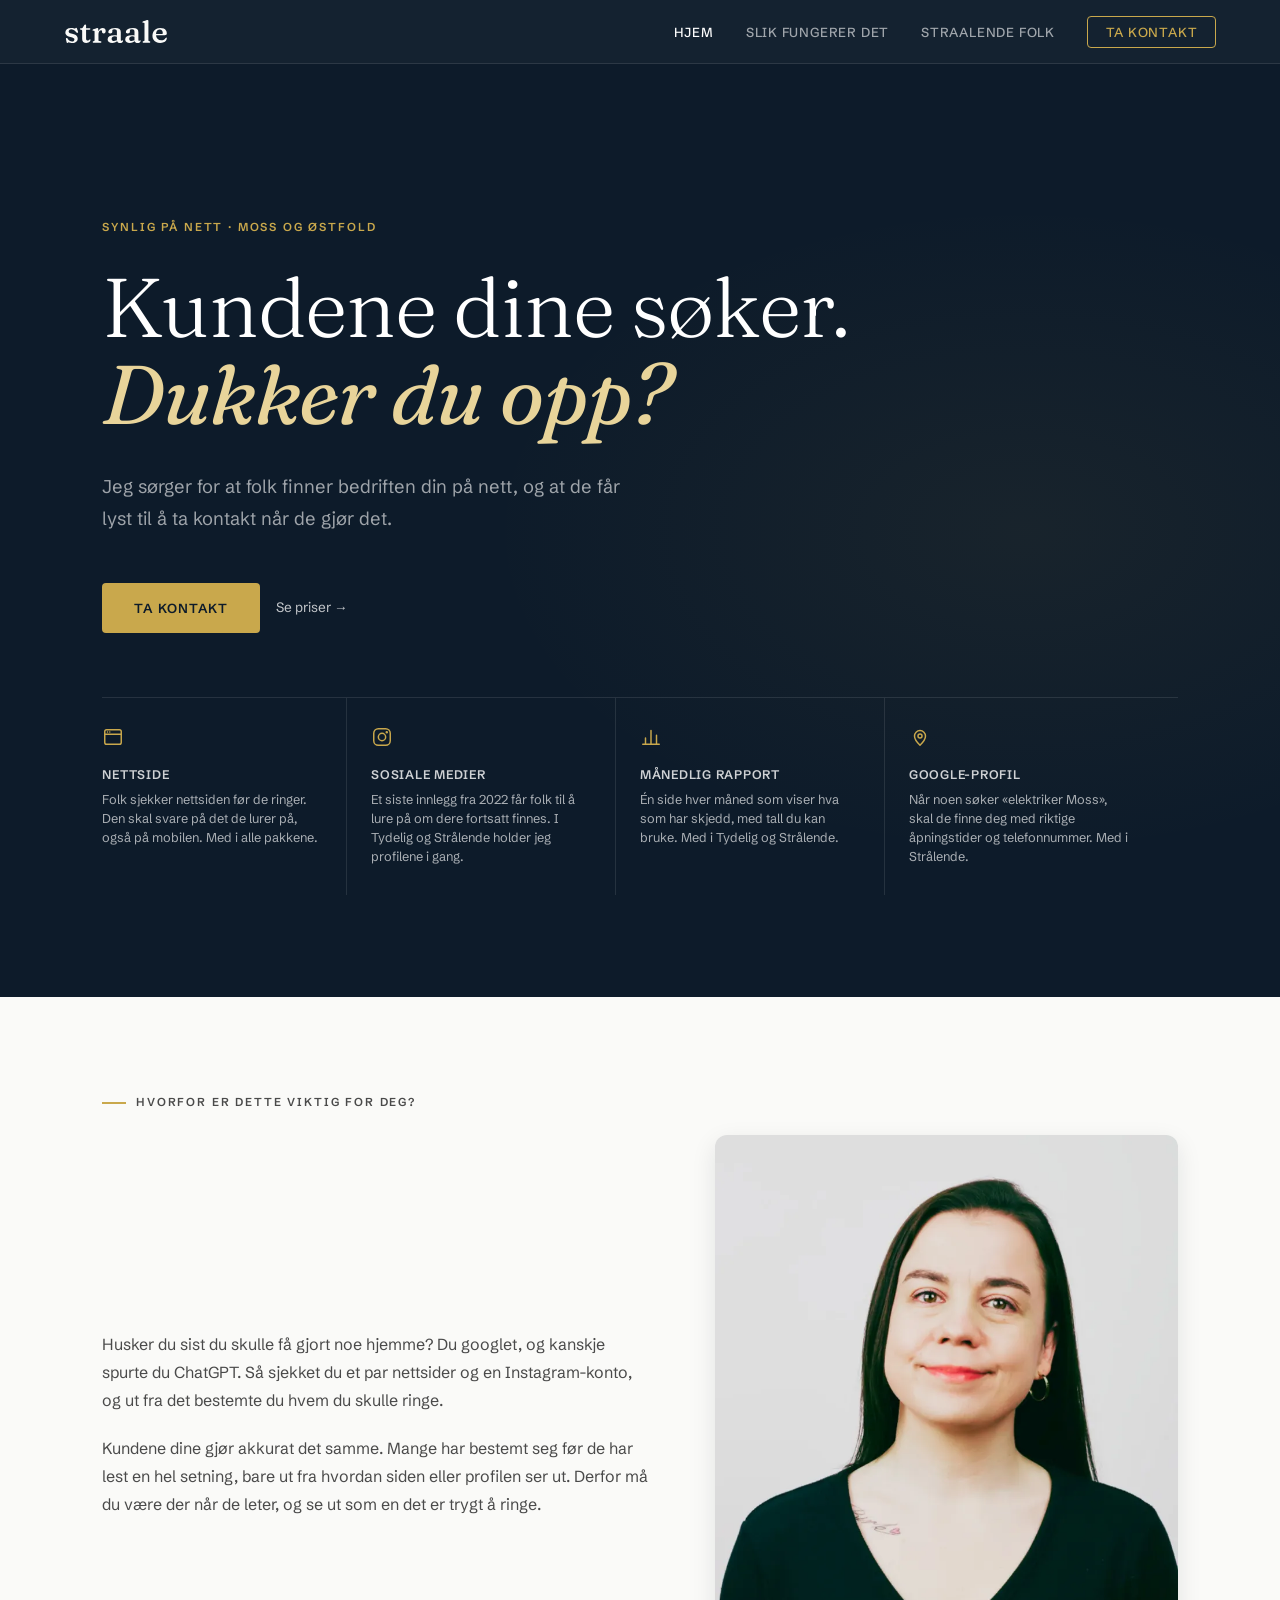
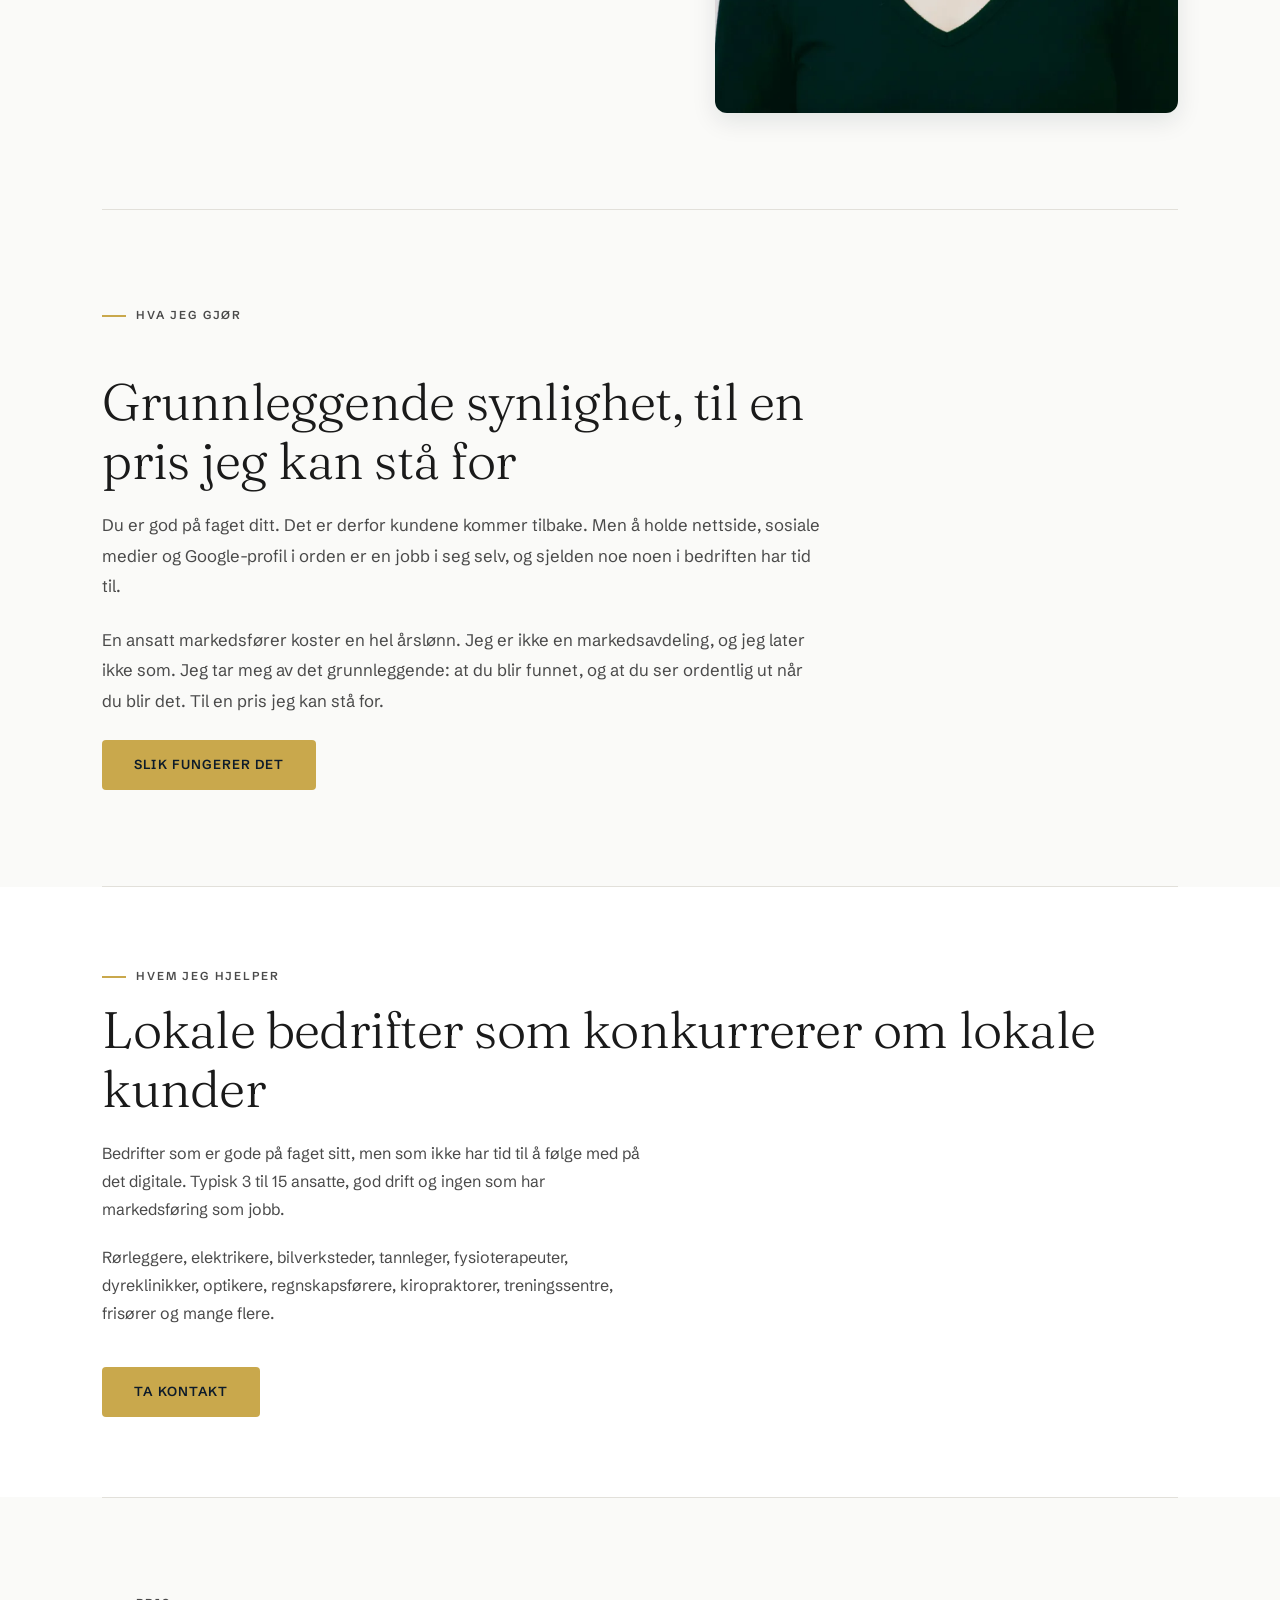
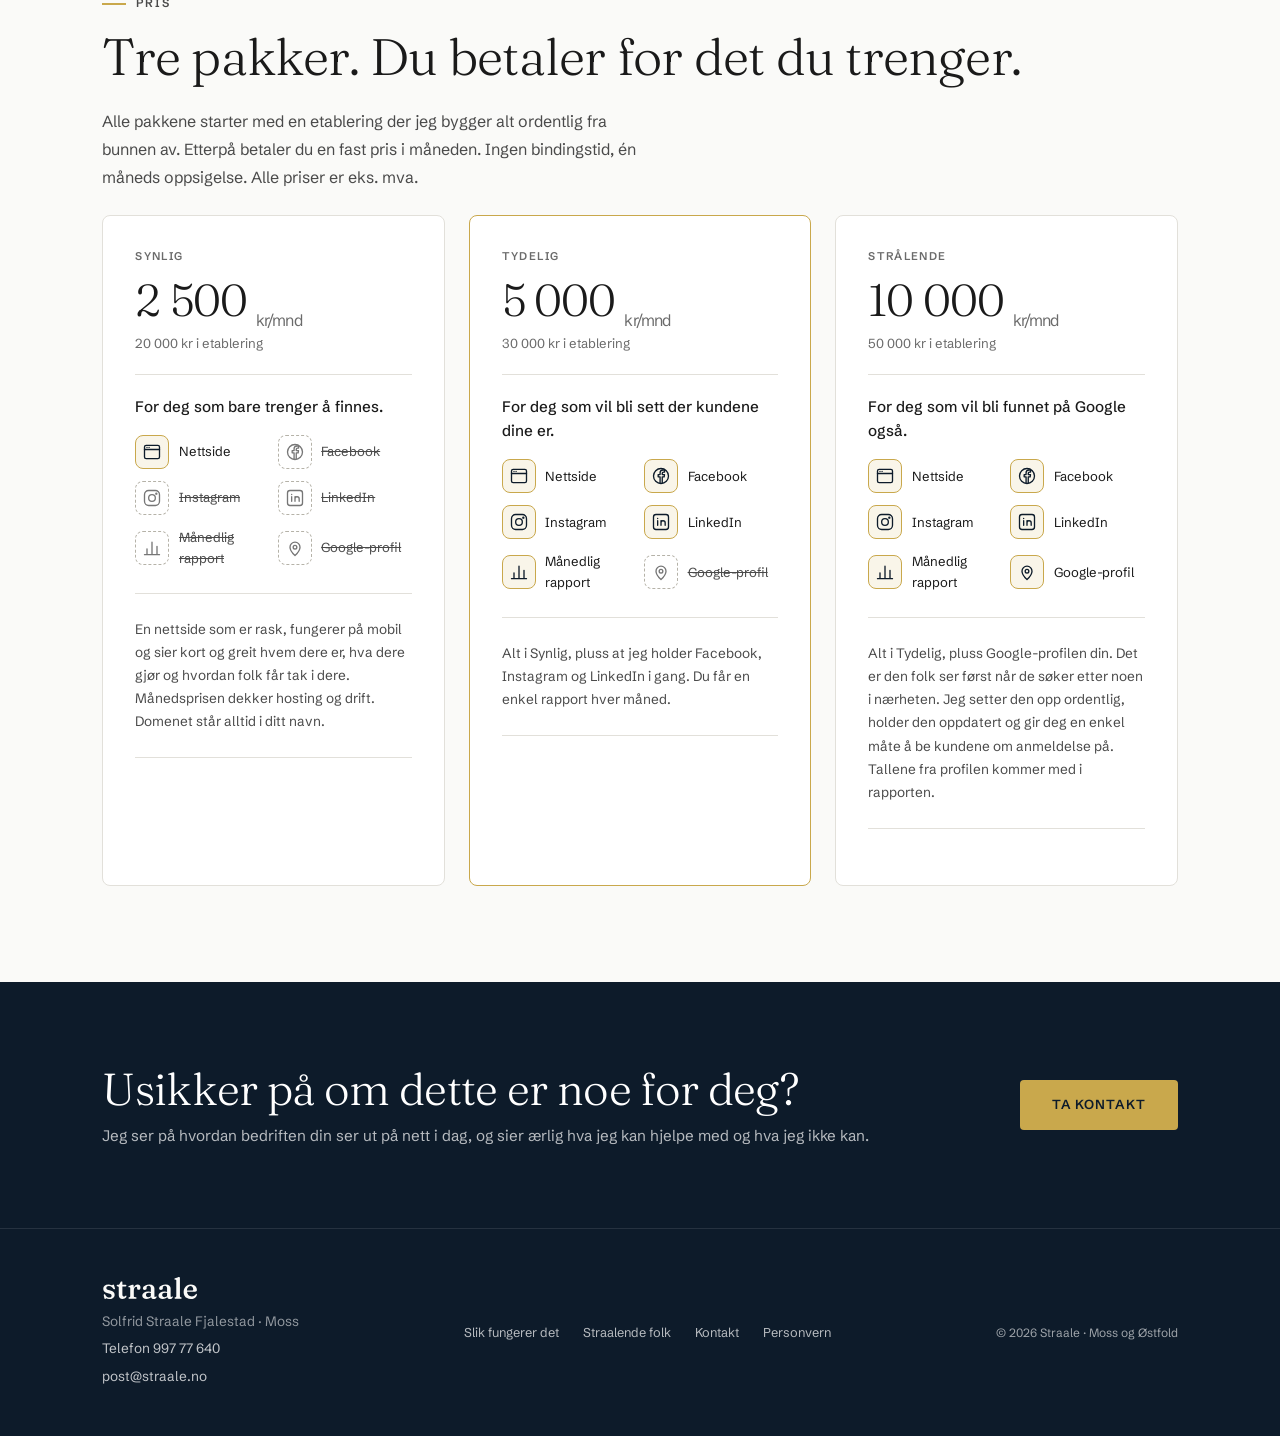
==== commit f3a7a5ef: "stor oppdatering med Wibeke Web stor oppdatering med Wibeke Web" ====
--- a/index.html
+++ b/index.html
@@ -1,28 +1,228 @@
 <!DOCTYPE html>
-<html lang="no">
+<html lang="nb">
 <head>
   <meta charset="UTF-8" />
   <meta name="viewport" content="width=device-width, initial-scale=1.0" />
-  <title>Straale | Google-profil, nettside og sosiale medier for bedrifter i Moss og Østfold</title>
-  <meta name="description" content="Jeg hjelper lokale bedrifter i Moss og Østfold med å bli funnet på Google, få flere anmeldelser og se ordentlige ut på nett. Ta kontakt." />
-  <link rel="preconnect" href="https://fonts.googleapis.com" />
-  <link rel="preconnect" href="https://fonts.gstatic.com" crossorigin />
-  <link rel="stylesheet" href="css/styles.css" />
+  <title>Straale | Nettside, sosiale medier og Google-profil for bedrifter i Moss og Østfold</title>
+  <meta name="description" content="Nettside, sosiale medier og Google-profil for lokale bedrifter i Moss og Østfold. Tre pakker med fast månedspris og ingen bindingstid." />
+  <link rel="canonical" href="https://straale.no/" />
+  <meta name="theme-color" content="#0D1B2A" />
+  <link rel="icon" href="/favicon.ico" sizes="48x48" />
+  <link rel="icon" href="/favicon.svg" type="image/svg+xml" />
+  <link rel="apple-touch-icon" href="/apple-touch-icon.png" />
+  <link rel="manifest" href="/site.webmanifest" />
+  <meta property="og:type" content="website" />
+  <meta property="og:locale" content="nb_NO" />
+  <meta property="og:site_name" content="Straale" />
+  <meta property="og:title" content="Straale | Nettside, sosiale medier og Google-profil for bedrifter i Moss og Østfold" />
+  <meta property="og:description" content="Nettside, sosiale medier og Google-profil for lokale bedrifter i Moss og Østfold. Tre pakker med fast månedspris og ingen bindingstid." />
+  <meta property="og:url" content="https://straale.no/" />
+  <meta property="og:image" content="https://straale.no/bilder/og-straale.jpg" />
+  <meta property="og:image:width" content="1200" />
+  <meta property="og:image:height" content="630" />
+  <meta property="og:image:alt" content="Ordmerket straale på midnattsblå bakgrunn" />
+  <meta name="twitter:card" content="summary_large_image" />
+  <link rel="preload" href="/css/fonter/schibsted-grotesk-latin-400-normal.woff2" as="font" type="font/woff2" crossorigin />
+  <link rel="preload" href="/css/fonter/fraunces-latin-300-normal.woff2" as="font" type="font/woff2" crossorigin />
+  <link rel="stylesheet" href="/css/styles.css" />
+  <script type="application/ld+json">
+  {
+    "@context": "https://schema.org",
+    "@graph": [
+      {
+        "@type": [
+          "ProfessionalService",
+          "Organization"
+        ],
+        "@id": "https://straale.no/#bedrift",
+        "name": "Straale",
+        "url": "https://straale.no/",
+        "logo": "https://straale.no/bilder/logo/android-512.png",
+        "image": "https://straale.no/bilder/og-straale.jpg",
+        "description": "Straale lager og drifter nettside, sosiale medier og Google-profil for etablerte lokale bedrifter i Moss og Østfold. Fast månedspris, ingen bindingstid.",
+        "telephone": "+47 997 77 640",
+        "email": "post@straale.no",
+        "address": {
+          "@type": "PostalAddress",
+          "addressLocality": "Moss",
+          "addressRegion": "Østfold",
+          "addressCountry": "NO"
+        },
+        "areaServed": [
+          {
+            "@type": "City",
+            "name": "Moss"
+          },
+          {
+            "@type": "AdministrativeArea",
+            "name": "Østfold"
+          }
+        ],
+        "founder": {
+          "@id": "https://straale.no/straalende-folk#solfrid"
+        },
+        "knowsLanguage": "nb",
+        "priceRange": "2 500 til 10 000 kr per måned eks. mva.",
+        "hasOfferCatalog": {
+          "@type": "OfferCatalog",
+          "name": "Pakker",
+          "itemListElement": [
+            {
+              "@type": "Offer",
+              "name": "Synlig",
+              "description": "Nettside med hosting og drift.",
+              "url": "https://straale.no/#pris",
+              "priceCurrency": "NOK",
+              "price": 2500,
+              "priceSpecification": [
+                {
+                  "@type": "UnitPriceSpecification",
+                  "price": 2500,
+                  "priceCurrency": "NOK",
+                  "unitText": "per måned",
+                  "unitCode": "MON",
+                  "valueAddedTaxIncluded": false
+                },
+                {
+                  "@type": "UnitPriceSpecification",
+                  "price": 20000,
+                  "priceCurrency": "NOK",
+                  "name": "Etablering, engangsbeløp",
+                  "valueAddedTaxIncluded": false
+                }
+              ],
+              "itemOffered": {
+                "@type": "Service",
+                "name": "Synlig",
+                "provider": {
+                  "@id": "https://straale.no/#bedrift"
+                },
+                "areaServed": {
+                  "@type": "AdministrativeArea",
+                  "name": "Østfold"
+                }
+              }
+            },
+            {
+              "@type": "Offer",
+              "name": "Tydelig",
+              "description": "Nettside, Facebook, Instagram, LinkedIn og månedlig rapport.",
+              "url": "https://straale.no/#pris",
+              "priceCurrency": "NOK",
+              "price": 5000,
+              "priceSpecification": [
+                {
+                  "@type": "UnitPriceSpecification",
+                  "price": 5000,
+                  "priceCurrency": "NOK",
+                  "unitText": "per måned",
+                  "unitCode": "MON",
+                  "valueAddedTaxIncluded": false
+                },
+                {
+                  "@type": "UnitPriceSpecification",
+                  "price": 30000,
+                  "priceCurrency": "NOK",
+                  "name": "Etablering, engangsbeløp",
+                  "valueAddedTaxIncluded": false
+                }
+              ],
+              "itemOffered": {
+                "@type": "Service",
+                "name": "Tydelig",
+                "provider": {
+                  "@id": "https://straale.no/#bedrift"
+                },
+                "areaServed": {
+                  "@type": "AdministrativeArea",
+                  "name": "Østfold"
+                }
+              }
+            },
+            {
+              "@type": "Offer",
+              "name": "Strålende",
+              "description": "Alt i Tydelig, pluss Google-profil (Google Business Profile).",
+              "url": "https://straale.no/#pris",
+              "priceCurrency": "NOK",
+              "price": 10000,
+              "priceSpecification": [
+                {
+                  "@type": "UnitPriceSpecification",
+                  "price": 10000,
+                  "priceCurrency": "NOK",
+                  "unitText": "per måned",
+                  "unitCode": "MON",
+                  "valueAddedTaxIncluded": false
+                },
+                {
+                  "@type": "UnitPriceSpecification",
+                  "price": 50000,
+                  "priceCurrency": "NOK",
+                  "name": "Etablering, engangsbeløp",
+                  "valueAddedTaxIncluded": false
+                }
+              ],
+              "itemOffered": {
+                "@type": "Service",
+                "name": "Strålende",
+                "provider": {
+                  "@id": "https://straale.no/#bedrift"
+                },
+                "areaServed": {
+                  "@type": "AdministrativeArea",
+                  "name": "Østfold"
+                }
+              }
+            }
+          ]
+        }
+      },
+      {
+        "@type": "WebSite",
+        "@id": "https://straale.no/#nettsted",
+        "url": "https://straale.no/",
+        "name": "Straale",
+        "inLanguage": "nb",
+        "publisher": {
+          "@id": "https://straale.no/#bedrift"
+        }
+      },
+      {
+        "@type": "WebPage",
+        "@id": "https://straale.no/#side",
+        "url": "https://straale.no/",
+        "name": "Straale | Nettside, sosiale medier og Google-profil for bedrifter i Moss og Østfold",
+        "description": "Nettside, sosiale medier og Google-profil for lokale bedrifter i Moss og Østfold. Tre pakker med fast månedspris og ingen bindingstid.",
+        "inLanguage": "nb",
+        "isPartOf": {
+          "@id": "https://straale.no/#nettsted"
+        },
+        "about": {
+          "@id": "https://straale.no/#bedrift"
+        }
+      }
+    ]
+  }
+  </script>
 </head>
 <body class="page-body">
-
-  <nav class="site-nav">
-    <a class="nav-logo" href="index.html">Straale<span class="dot">.</span></a>
+  <a class="skip-link" href="#innhold">Hopp til innholdet</a>
+
+  <nav class="site-nav" aria-label="Hovedmeny">
+    <a class="nav-logo" href="/"><img src="/bilder/logo/straale-ordmerke-negativ.svg" alt="Straale, til forsiden" width="104" height="24" /></a>
     <ul class="nav-links" id="navLinks">
-      <li><a href="index.html" class="active">Hjem</a></li>
-      <li><a href="slik-fungerer-det.html">Slik fungerer det</a></li>
-      <li><a href="straalende-folk.html">Straalende folk</a></li>
-      <li><a href="kontakt.html" class="nav-cta">Ta kontakt</a></li>
+      <li><a href="/" class="active" aria-current="page">Hjem</a></li>
+      <li><a href="/slik-fungerer-det">Slik fungerer det</a></li>
+      <li><a href="/straalende-folk">Straalende folk</a></li>
+      <li><a href="/kontakt" class="nav-cta">Ta kontakt</a></li>
     </ul>
-    <button class="nav-hamburger" id="hamburger" aria-label="Meny">
-      <span></span><span></span><span></span>
+    <button class="nav-hamburger" id="hamburger" type="button" aria-label="Meny" aria-expanded="false" aria-controls="navLinks">
+      <span aria-hidden="true"></span><span aria-hidden="true"></span><span aria-hidden="true"></span>
     </button>
   </nav>
+
+  <main id="innhold" tabindex="-1">
 
   <!-- HERO -->
   <div class="dark-hero home-hero">
@@ -31,34 +231,34 @@
       <h1 class="hero-title">
         Kundene dine søker.<br><em>Dukker du opp?</em>
       </h1>
-      <p class="hero-sub">Jeg sørger for at folk finner bedriften din på Google, og at de får lyst til å ta kontakt når de gjør det.</p>
+      <p class="hero-sub">Jeg sørger for at folk finner bedriften din på nett, og at de får lyst til å ta kontakt når de gjør det.</p>
       <div class="hero-actions">
-        <a class="btn-gold" href="kontakt.html">Ta kontakt</a>
-        <a class="btn-ghost-light" href="#pris">Se priser →</a>
-      </div>
-
-      <div class="services-strip">
-        <div class="strip-item">
-          <div class="strip-icon">🗺</div>
-          <h3>Google og AI</h3>
-          <p>Når noen søker «elektriker Moss» eller spør ChatGPT, skal de finne deg, med riktige åpningstider og telefonnummer.</p>
-        </div>
-        <div class="strip-item">
-          <div class="strip-icon">⭐</div>
-          <h3>Anmeldelser</h3>
-          <p>Folk stoler på andre kunder. Du får en enkel måte å be om anmeldelse etter hver jobb.</p>
-        </div>
-        <div class="strip-item">
-          <div class="strip-icon">🌐</div>
-          <h3>Nettside</h3>
-          <p>Folk sjekker nettsiden før de ringer. Den skal svare på det de lurer på, også på mobilen.</p>
-        </div>
-        <div class="strip-item">
-          <div class="strip-icon">📱</div>
-          <h3>Sosiale medier</h3>
-          <p>Et siste innlegg fra 2022 får folk til å lure på om dere fortsatt finnes. Jeg holder profilene i gang.</p>
-        </div>
-      </div>
+        <a class="btn-gold" href="/kontakt">Ta kontakt</a>
+        <a class="btn-ghost-light" href="#pris">Se priser <span aria-hidden="true">→</span></a>
+      </div>
+
+      <ul class="services-strip" aria-label="Det jeg tar meg av">
+        <li class="strip-item">
+          <svg class="strip-icon" viewBox="0 0 24 24" aria-hidden="true" focusable="false"><rect x="3" y="4" width="18" height="16" rx="2"/><path d="M3 9h18"/><path d="M6 6.5h.01M8.5 6.5h.01"/></svg>
+          <h2>Nettside</h2>
+          <p>Folk sjekker nettsiden før de ringer. Den skal svare på det de lurer på, også på mobilen. Med i alle pakkene.</p>
+        </li>
+        <li class="strip-item">
+          <svg class="strip-icon" viewBox="0 0 24 24" aria-hidden="true" focusable="false"><rect x="3" y="3" width="18" height="18" rx="5"/><circle cx="12" cy="12" r="4"/><circle cx="17.2" cy="6.8" r=".6" fill="currentColor"/></svg>
+          <h2>Sosiale medier</h2>
+          <p>Et siste innlegg fra 2022 får folk til å lure på om dere fortsatt finnes. I Tydelig og Strålende holder jeg profilene i gang.</p>
+        </li>
+        <li class="strip-item">
+          <svg class="strip-icon" viewBox="0 0 24 24" aria-hidden="true" focusable="false"><path d="M3 20h18M6 20v-7M12 20V5M18 20v-10"/></svg>
+          <h2>Månedlig rapport</h2>
+          <p>Én side hver måned som viser hva som har skjedd, med tall du kan bruke. Med i Tydelig og Strålende.</p>
+        </li>
+        <li class="strip-item">
+          <svg class="strip-icon" viewBox="0 0 24 24" aria-hidden="true" focusable="false"><path d="M12 21s-6-5.6-6-10a6 6 0 1 1 12 0c0 4.4-6 10-6 10z"/><circle cx="12" cy="11" r="2.2"/></svg>
+          <h2>Google-profil</h2>
+          <p>Når noen søker «elektriker Moss», skal de finne deg med riktige åpningstider og telefonnummer. Med i Strålende.</p>
+        </li>
+      </ul>
 
     </div>
   </div>
@@ -73,7 +273,7 @@
           <p class="section-body">Kundene dine gjør akkurat det samme. Mange har bestemt seg før de har lest en hel setning, bare ut fra hvordan siden eller profilen ser ut. Derfor må du være der når de leter, og se ut som en det er trygt å ringe.</p>
         </div>
         <div class="why-image">
-          <img src="bilder/valgbilde-1.png" alt="Solfrid fra Straale smiler" loading="lazy" />
+          <img src="/bilder/valgbilde-1-800.webp" srcset="/bilder/valgbilde-1-400.webp 400w, /bilder/valgbilde-1-800.webp 800w, /bilder/valgbilde-1-1080.webp 1080w" sizes="(max-width: 700px) 90vw, 45vw" width="1080" height="1350" alt="Solfrid Straale Fjalestad, som driver Straale, smiler til kamera" loading="lazy" decoding="async" />
         </div>
       </div>
     </div>
@@ -88,9 +288,9 @@
       <div class="promise-grid promise-single">
         <div class="promise-text">
           <h2 class="section-heading">Grunnleggende synlighet, til en pris jeg kan stå for</h2>
-          <p>Du er god på faget ditt. Det er derfor kundene kommer tilbake. Men å holde Google-profil, nettside og Instagram i orden er en jobb i seg selv, og sjelden noe noen i bedriften har tid til.</p>
+          <p>Du er god på faget ditt. Det er derfor kundene kommer tilbake. Men å holde nettside, sosiale medier og Google-profil i orden er en jobb i seg selv, og sjelden noe noen i bedriften har tid til.</p>
           <p>En ansatt markedsfører koster en hel årslønn. Jeg er ikke en markedsavdeling, og jeg later ikke som. Jeg tar meg av det grunnleggende: at du blir funnet, og at du ser ordentlig ut når du blir det. Til en pris jeg kan stå for.</p>
-          <a class="btn-gold" href="slik-fungerer-det.html">Slik fungerer det</a>
+          <a class="btn-gold" href="/slik-fungerer-det">Slik fungerer det</a>
         </div>
       </div>
     </div>
@@ -106,7 +306,7 @@
       <p class="section-body">Bedrifter som er gode på faget sitt, men som ikke har tid til å følge med på det digitale. Typisk 3 til 15 ansatte, god drift og ingen som har markedsføring som jobb.</p>
       <p class="section-body">Rørleggere, elektrikere, bilverksteder, tannleger, fysioterapeuter, dyreklinikker, optikere, regnskapsførere, kiropraktorer, treningssentre, frisører og mange flere.</p>
       <div class="hero-actions" style="margin-top:2.5rem">
-        <a class="btn-gold" href="kontakt.html">Ta kontakt</a>
+        <a class="btn-gold" href="/kontakt">Ta kontakt</a>
       </div>
     </div>
   </div>
@@ -164,7 +364,7 @@
             <li class="pf-on"><svg viewBox="0 0 24 24" aria-hidden="true" focusable="false"><path d="M3 20h18M6 20v-7M12 20V5M18 20v-10"/></svg><span>Månedlig rapport<span class="sr-only"> er med</span></span></li>
             <li class="pf-on"><svg viewBox="0 0 24 24" aria-hidden="true" focusable="false"><path d="M12 21s-6-5.6-6-10a6 6 0 1 1 12 0c0 4.4-6 10-6 10z"/><circle cx="12" cy="11" r="2.2"/></svg><span>Google-profil<span class="sr-only"> er med</span></span></li>
           </ul>
-          <p class="package-leveranse">Alt i Tydelig, pluss Google-profilen din. Det er den folk ser først når de søker etter noen i nærheten. Jeg setter den opp ordentlig, holder den oppdatert og gir deg en enkel måte å be kundene om anmeldelse på.</p>
+          <p class="package-leveranse">Alt i Tydelig, pluss Google-profilen din. Det er den folk ser først når de søker etter noen i nærheten. Jeg setter den opp ordentlig, holder den oppdatert og gir deg en enkel måte å be kundene om anmeldelse på. Tallene fra profilen kommer med i rapporten.</p>
         </div>
       </div>
     </div>
@@ -177,23 +377,25 @@
         <h2>Usikker på om dette er noe for deg?</h2>
         <p>Jeg ser på hvordan bedriften din ser ut på nett i dag, og sier ærlig hva jeg kan hjelpe med og hva jeg ikke kan.</p>
       </div>
-      <a class="btn-gold" href="kontakt.html">Ta kontakt</a>
+      <a class="btn-gold" href="/kontakt">Ta kontakt</a>
     </div>
   </div>
+
+  </main>
 
   <footer class="site-footer">
     <div class="footer-inner">
       <div class="footer-contact">
-        <a class="footer-logo" href="index.html">Straale<span class="dot">.</span></a>
+        <a class="footer-logo" href="/"><img src="/bilder/logo/straale-ordmerke-negativ.svg" alt="Straale, til forsiden" width="96" height="22" loading="lazy" /></a>
         <p>Solfrid Straale Fjalestad · Moss</p>
         <p><a href="tel:+4799777640">Telefon 997 77 640</a></p>
-        <!-- Straale-e-post legges inn her når den er satt opp -->
-      </div>
-      <nav class="footer-links">
-        <a href="slik-fungerer-det.html">Slik fungerer det</a>
-        <a href="straalende-folk.html">Straalende folk</a>
-        <a href="kontakt.html">Kontakt</a>
-        <a href="personvern.html">Personvern</a>
+        <p><a href="mailto:post@straale.no">post@straale.no</a></p>
+      </div>
+      <nav class="footer-links" aria-label="Bunnmeny">
+        <a href="/slik-fungerer-det">Slik fungerer det</a>
+        <a href="/straalende-folk">Straalende folk</a>
+        <a href="/kontakt">Kontakt</a>
+        <a href="/personvern">Personvern</a>
       </nav>
       <p class="footer-copy">© 2026 Straale · Moss og Østfold</p>
     </div>
--- a/css/styles.css
+++ b/css/styles.css
@@ -1,6 +1,15 @@
 *, *::before, *::after { box-sizing: border-box; margin: 0; padding: 0; }
 
-@import url('https://fonts.googleapis.com/css2?family=Fraunces:opsz,wght@9..144,340;9..144,400;9..144,500&family=Schibsted+Grotesk:wght@400;500;600;700&display=swap');
+/* ─── FONTER (selvhostet, ingen kall til Google) ───
+   Filene ligger i css/fonter/. Lisens: SIL Open Font License, se LISENS-filene. */
+@font-face { font-family: 'Fraunces'; font-style: normal; font-weight: 300; font-display: swap; src: url('fonter/fraunces-latin-300-normal.woff2') format('woff2'); }
+@font-face { font-family: 'Fraunces'; font-style: normal; font-weight: 400; font-display: swap; src: url('fonter/fraunces-latin-400-normal.woff2') format('woff2'); }
+@font-face { font-family: 'Fraunces'; font-style: normal; font-weight: 500; font-display: swap; src: url('fonter/fraunces-latin-500-normal.woff2') format('woff2'); }
+@font-face { font-family: 'Fraunces'; font-style: italic; font-weight: 400; font-display: swap; src: url('fonter/fraunces-latin-400-italic.woff2') format('woff2'); }
+@font-face { font-family: 'Schibsted Grotesk'; font-style: normal; font-weight: 400; font-display: swap; src: url('fonter/schibsted-grotesk-latin-400-normal.woff2') format('woff2'); }
+@font-face { font-family: 'Schibsted Grotesk'; font-style: normal; font-weight: 500; font-display: swap; src: url('fonter/schibsted-grotesk-latin-500-normal.woff2') format('woff2'); }
+@font-face { font-family: 'Schibsted Grotesk'; font-style: normal; font-weight: 600; font-display: swap; src: url('fonter/schibsted-grotesk-latin-600-normal.woff2') format('woff2'); }
+@font-face { font-family: 'Schibsted Grotesk'; font-style: normal; font-weight: 700; font-display: swap; src: url('fonter/schibsted-grotesk-latin-700-normal.woff2') format('woff2'); }
 
 /* ══════════════════════════════════════════════════════════════
    TILPASNING FOR NY KUNDE
@@ -9,23 +18,23 @@
    ikke røre.
    ══════════════════════════════════════════════════════════════ */
 :root {
-  /* Merkevarefarger — bytt disse fire for ny kunde */
+  /* Merkevarefarger: bytt disse fire for ny kunde */
   --brand-dark: #0d1b2a;      /* Hovedfarge, mørk (hero, nav, footer) */
   --brand-dark-soft: #162436; /* Litt lysere variant av hovedfargen */
   --brand-accent: #c9a84c;    /* Aksentfarge (knapper, ikoner, detaljer) */
   --brand-accent-light: #e8d49a; /* Lysere aksent (uthevet tekst i overskrifter) */
 
-  /* Fonter — bytt disse to for ny kunde (må også byttes i @import over) */
+  /* Fonter: bytt disse to for ny kunde (må også byttes i @font-face-blokken over) */
   --font-heading: 'Fraunces', serif;
   --font-body: 'Schibsted Grotesk', sans-serif;
 
-  /* Nøytrale farger — disse fungerer som regel med de fleste paletter,
+  /* Nøytrale farger: disse fungerer som regel med de fleste paletter,
      men kan justeres om ny kundes merkevare krever det */
   --paper: #fafaf8;
   --white: #ffffff;
   --ink: #1a1a1a;
   --ink-soft: #4a4a4a;
-  --ink-muted: #888;
+  --ink-muted: #6b6b6b;      /* 5,1:1 mot off-white, holder WCAG AA */
   --rule: #e2e0da;
   --rule-dark: rgba(255,255,255,0.1);
   --green: #1a6b3c;
@@ -58,15 +67,8 @@
   border-bottom: 1px solid var(--rule-dark);
 }
 
-.nav-logo {
-  font-family: var(--font-heading);
-  font-size: 1.6rem;
-  font-weight: 500;
-  color: var(--white);
-  text-decoration: none;
-  letter-spacing: 0.02em;
-}
-.nav-logo .dot { color: var(--brand-accent); }
+.nav-logo { display: inline-flex; align-items: center; padding: 8px 0; }
+.nav-logo img { display: block; width: 104px; height: auto; }
 
 .nav-links {
   display: flex;
@@ -214,7 +216,7 @@
 
 .btn-ghost-light {
   font-family: var(--font-body);
-  color: rgba(255,255,255,0.5);
+  color: rgba(255,255,255,0.75);
   font-size: 0.85rem;
   text-decoration: none;
   transition: color 0.15s;
@@ -364,7 +366,7 @@
   line-height: 1.2;
   margin-bottom: 0.5rem;
 }
-.cta-band p { font-family: var(--font-body); color: rgba(255,255,255,0.5); font-size: 0.95rem; }
+.cta-band p { font-family: var(--font-body); color: rgba(255,255,255,0.7); font-size: 0.95rem; }
 
 /* ─── FOOTER ─── */
 .site-footer {
@@ -381,25 +383,18 @@
   flex-wrap: wrap;
   gap: 1.5rem;
 }
-.footer-logo {
-  font-family: var(--font-heading);
-  font-size: 1.4rem;
-  font-weight: 500;
-  color: var(--white);
-  text-decoration: none;
-  letter-spacing: 0.02em;
-}
-.footer-logo .dot { color: var(--brand-accent); }
+.footer-logo { display: inline-block; }
+.footer-logo img { display: block; width: 96px; height: auto; }
 .footer-links { display: flex; gap: 1.5rem; flex-wrap: wrap; }
 .footer-links a {
   font-family: var(--font-body);
   font-size: 0.8rem;
-  color: rgba(255,255,255,0.4);
+  color: rgba(255,255,255,0.7);
   text-decoration: none;
   transition: color 0.15s;
 }
 .footer-links a:hover { color: rgba(255,255,255,0.8); }
-.footer-copy { font-family: var(--font-body); font-size: 0.75rem; color: rgba(255,255,255,0.25); }
+.footer-copy { font-family: var(--font-body); font-size: 0.75rem; color: rgba(255,255,255,0.6); }
 
 /* ─── FORM ─── */
 .form-group { display: flex; flex-direction: column; gap: 0.4rem; margin-bottom: 1rem; }
@@ -487,9 +482,10 @@
   margin-right: 1.5rem;
 }
 .strip-item:last-child { border-right: none; }
-.strip-item .strip-icon { font-size: 1.1rem; margin-bottom: 0.6rem; opacity: 0.7; }
-.strip-item h3 { font-family: var(--font-body); font-size: 0.78rem; font-weight: 600; letter-spacing: 0.06em; text-transform: uppercase; color: rgba(255,255,255,0.5); margin-bottom: 0.3rem; }
-.strip-item p { font-family: var(--font-body); font-size: 0.8rem; color: rgba(255,255,255,0.3); line-height: 1.5; }
+.services-strip { list-style: none; }
+.strip-item .strip-icon { width: 22px; height: 22px; margin-bottom: 0.6rem; fill: none; stroke: var(--brand-accent); stroke-width: 1.6; stroke-linecap: round; stroke-linejoin: round; }
+.strip-item h2 { font-family: var(--font-body); font-size: 0.78rem; font-weight: 600; letter-spacing: 0.06em; text-transform: uppercase; color: rgba(255,255,255,0.8); margin-bottom: 0.3rem; }
+.strip-item p { font-family: var(--font-body); font-size: 0.8rem; color: rgba(255,255,255,0.65); line-height: 1.5; }
 
 .home-hero { min-height: 92vh; display: flex; flex-direction: column; justify-content: flex-end; }
 
@@ -667,18 +663,19 @@
   gap: 1rem;
   user-select: none;
 }
-.faq-q .faq-icon { color: var(--brand-accent); font-size: 1.2rem; flex-shrink: 0; transition: transform 0.2s; }
-.faq-item.open .faq-icon { transform: rotate(45deg); }
+.faq-q .faq-icon { color: var(--ink); font-size: 1.2rem; flex-shrink: 0; transition: transform 0.2s; }
+.faq-item[open] .faq-icon { transform: rotate(45deg); }
 .faq-a {
   font-family: var(--font-body);
   font-size: 0.88rem;
   color: var(--ink-soft);
   line-height: 1.75;
-  max-height: 0;
-  overflow: hidden;
-  transition: max-height 0.3s ease, padding 0.2s;
-}
-.faq-item.open .faq-a { max-height: 300px; padding-top: 1rem; }
+  padding-top: 1rem;
+  max-width: 65ch;
+}
+.faq-q { list-style: none; }
+.faq-q::-webkit-details-marker { display: none; }
+.faq-q-text { font: inherit; color: inherit; margin: 0; }
 
 /* Om oss */
 .about-intro { display: grid; grid-template-columns: 1.1fr 1fr; gap: 5rem; align-items: start; margin-top: 3rem; }
@@ -822,3 +819,75 @@
 .pc-features svg { width: 34px; height: 34px; flex: none; padding: 6px; border-radius: 8px; border: 1px solid var(--brand-accent); background: rgba(201,168,76,0.12); color: var(--brand-dark); fill: none; stroke: currentColor; stroke-width: 1.6; stroke-linecap: round; stroke-linejoin: round; }
 .pc-features .pf-off { color: var(--ink-soft); text-decoration: line-through; }
 .pc-features .pf-off svg { border: 1px dashed #b5b2a8; background: none; color: #767676; }
+
+/* ─── TILGJENGELIGHET ─── */
+.skip-link {
+  position: absolute;
+  left: 1rem;
+  top: -100px;
+  z-index: 300;
+  background: var(--brand-accent);
+  color: var(--brand-dark);
+  font-family: var(--font-body);
+  font-weight: 600;
+  padding: 0.75rem 1.25rem;
+  border-radius: 4px;
+  text-decoration: none;
+}
+.skip-link:focus { top: 0.75rem; }
+main:focus { outline: none; }
+
+/* Tydelig fokusmarkering for tastatur, på lys og mørk bakgrunn */
+a:focus-visible,
+button:focus-visible,
+summary:focus-visible,
+input:focus-visible,
+select:focus-visible,
+textarea:focus-visible {
+  outline: 3px solid var(--brand-dark);
+  outline-offset: 3px;
+}
+.site-nav a:focus-visible,
+.site-nav button:focus-visible,
+.dark-hero a:focus-visible,
+.cta-band a:focus-visible,
+.site-footer a:focus-visible,
+.profile-card a:focus-visible {
+  outline-color: var(--brand-accent-light);
+}
+
+/* Etiketter på lys bakgrunn: gull holder ikke som tekst (2,2:1), så teksten er mørk og gullet er en strek foran */
+.light-section .section-label,
+.industries .section-label,
+.tl-meta,
+.rc-freq,
+.wh-title {
+  color: var(--ink-soft);
+}
+.light-section .section-label::before,
+.industries .section-label::before {
+  content: '';
+  display: inline-block;
+  width: 1.5rem;
+  height: 2px;
+  background: var(--brand-accent);
+  vertical-align: middle;
+  margin-right: 0.6rem;
+}
+
+/* Overskriftselementer som før var avsnitt */
+h2.wh-title, h3.rc-title, h3.value-title, h2.success-title { margin-top: 0; }
+
+/* Skjema */
+.form-group label .req { font-weight: 400; text-transform: none; letter-spacing: 0; color: var(--ink-muted); }
+.form-consent { font-size: 0.8rem; color: var(--ink-muted); margin-top: 0.75rem; }
+.form-error {
+  margin-top: 1rem;
+  padding: 0.75rem 1rem;
+  border: 1px solid #a12a2a;
+  border-radius: 4px;
+  background: #fbeeee;
+  color: #7a1f1f;
+  font-size: 0.85rem;
+}
+.form-error a { color: inherit; }
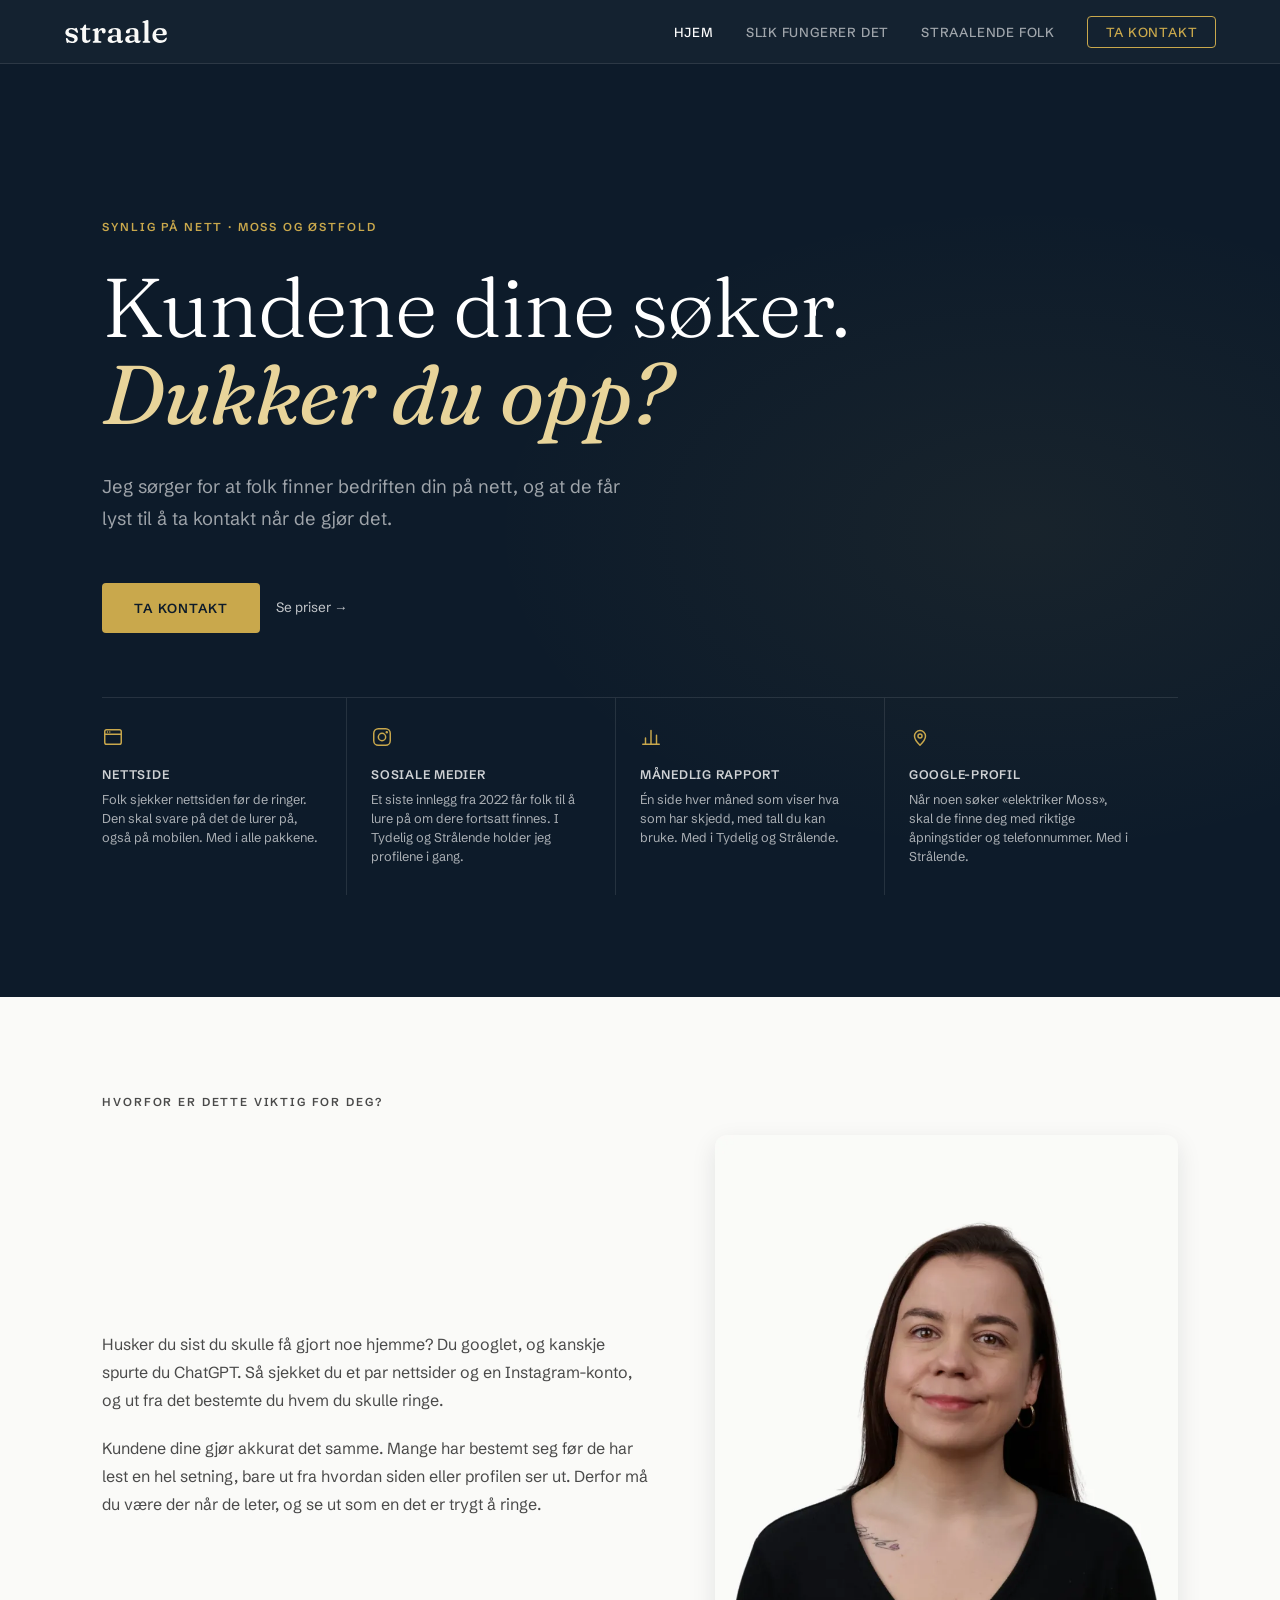
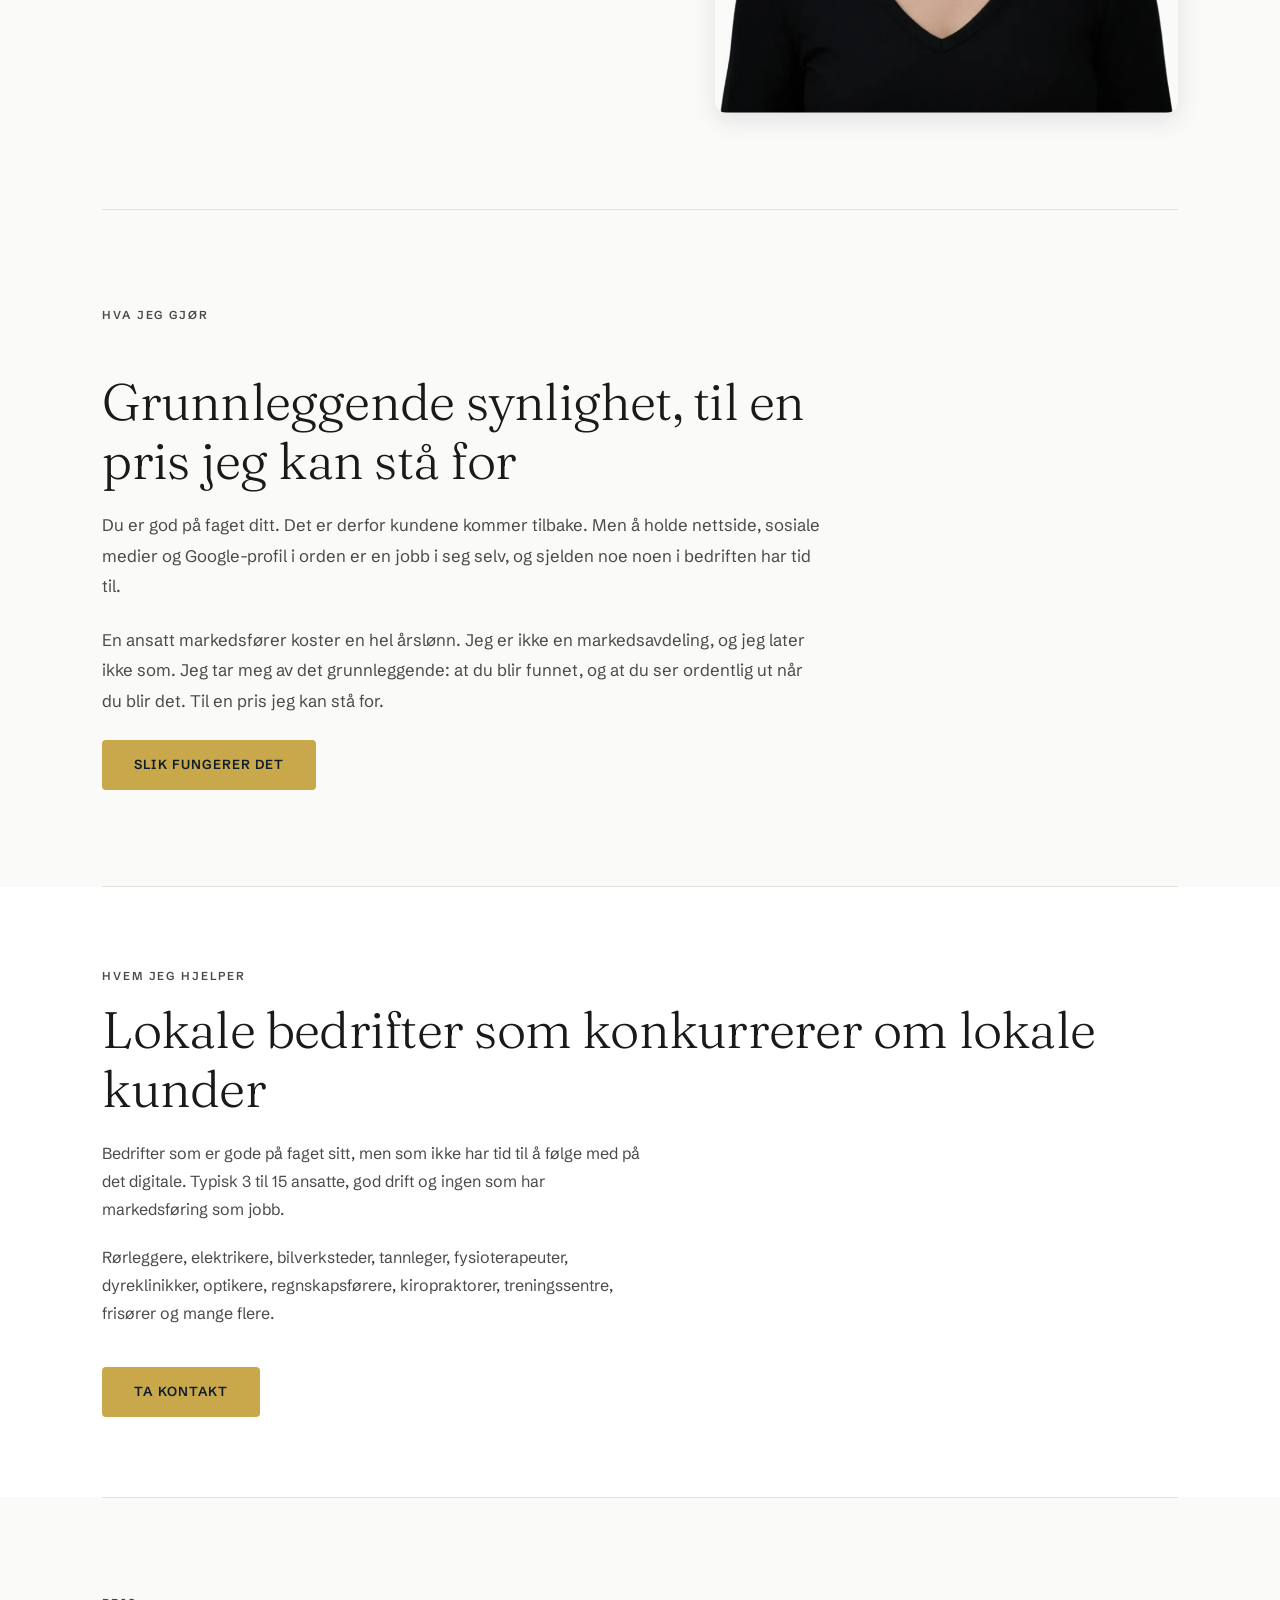
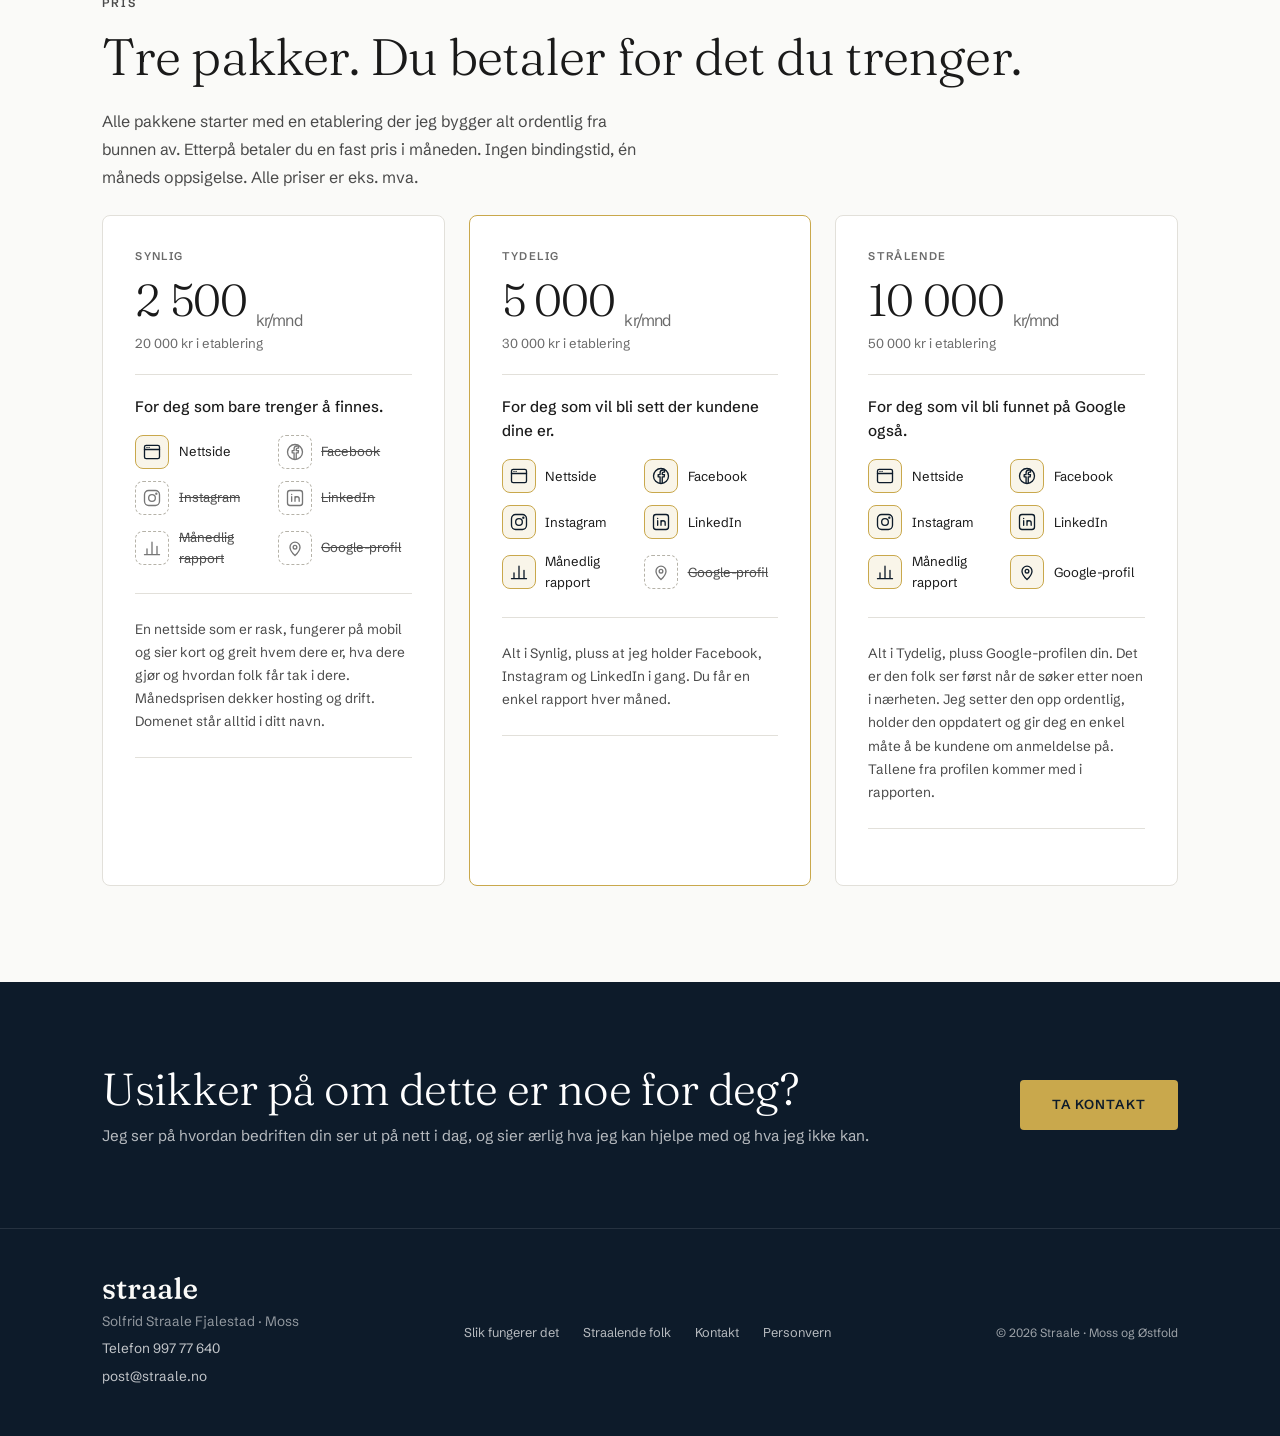
==== commit 5736f97b: "wibeke oppdatering personevrn wibeke oppdatering personevrn" ====
--- a/index.html
+++ b/index.html
@@ -273,7 +273,7 @@
           <p class="section-body">Kundene dine gjør akkurat det samme. Mange har bestemt seg før de har lest en hel setning, bare ut fra hvordan siden eller profilen ser ut. Derfor må du være der når de leter, og se ut som en det er trygt å ringe.</p>
         </div>
         <div class="why-image">
-          <img src="/bilder/valgbilde-1-800.webp" srcset="/bilder/valgbilde-1-400.webp 400w, /bilder/valgbilde-1-800.webp 800w, /bilder/valgbilde-1-1080.webp 1080w" sizes="(max-width: 700px) 90vw, 45vw" width="1080" height="1350" alt="Solfrid Straale Fjalestad, som driver Straale, smiler til kamera" loading="lazy" decoding="async" />
+          <img src="/bilder/solfrid-anbefalt-800.webp" srcset="/bilder/solfrid-anbefalt-400.webp 400w, /bilder/solfrid-anbefalt-800.webp 800w, /bilder/solfrid-anbefalt-1080.webp 1080w" sizes="(max-width: 700px) 90vw, 45vw" width="1080" height="1350" alt="Solfrid Straale Fjalestad, som driver Straale, smiler til kamera" loading="lazy" decoding="async" />
         </div>
       </div>
     </div>
--- a/css/styles.css
+++ b/css/styles.css
@@ -856,23 +856,13 @@
   outline-color: var(--brand-accent-light);
 }
 
-/* Etiketter på lys bakgrunn: gull holder ikke som tekst (2,2:1), så teksten er mørk og gullet er en strek foran */
+/* Etiketter på lys bakgrunn: gull holder ikke som tekst (2,2:1), så teksten er mørk. Ingen strek som pynt. */
 .light-section .section-label,
 .industries .section-label,
 .tl-meta,
 .rc-freq,
 .wh-title {
   color: var(--ink-soft);
-}
-.light-section .section-label::before,
-.industries .section-label::before {
-  content: '';
-  display: inline-block;
-  width: 1.5rem;
-  height: 2px;
-  background: var(--brand-accent);
-  vertical-align: middle;
-  margin-right: 0.6rem;
 }
 
 /* Overskriftselementer som før var avsnitt */
